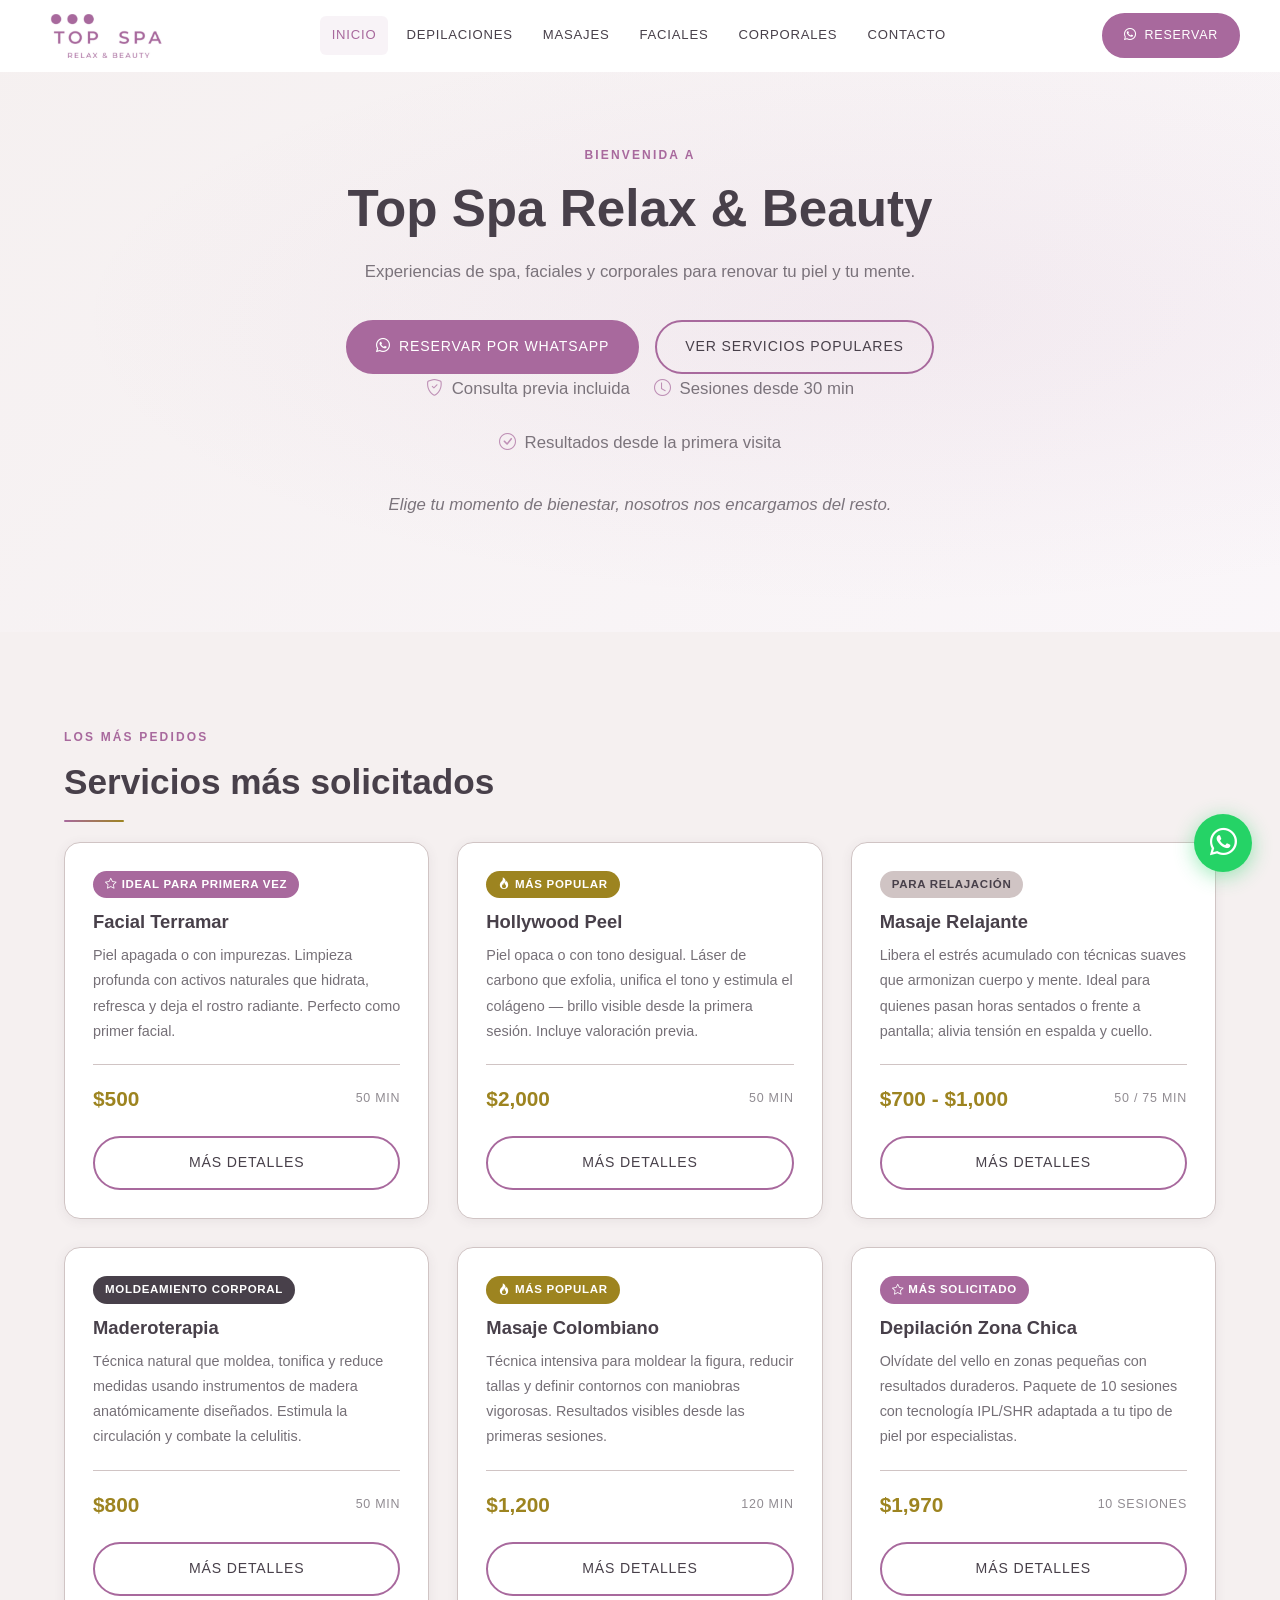
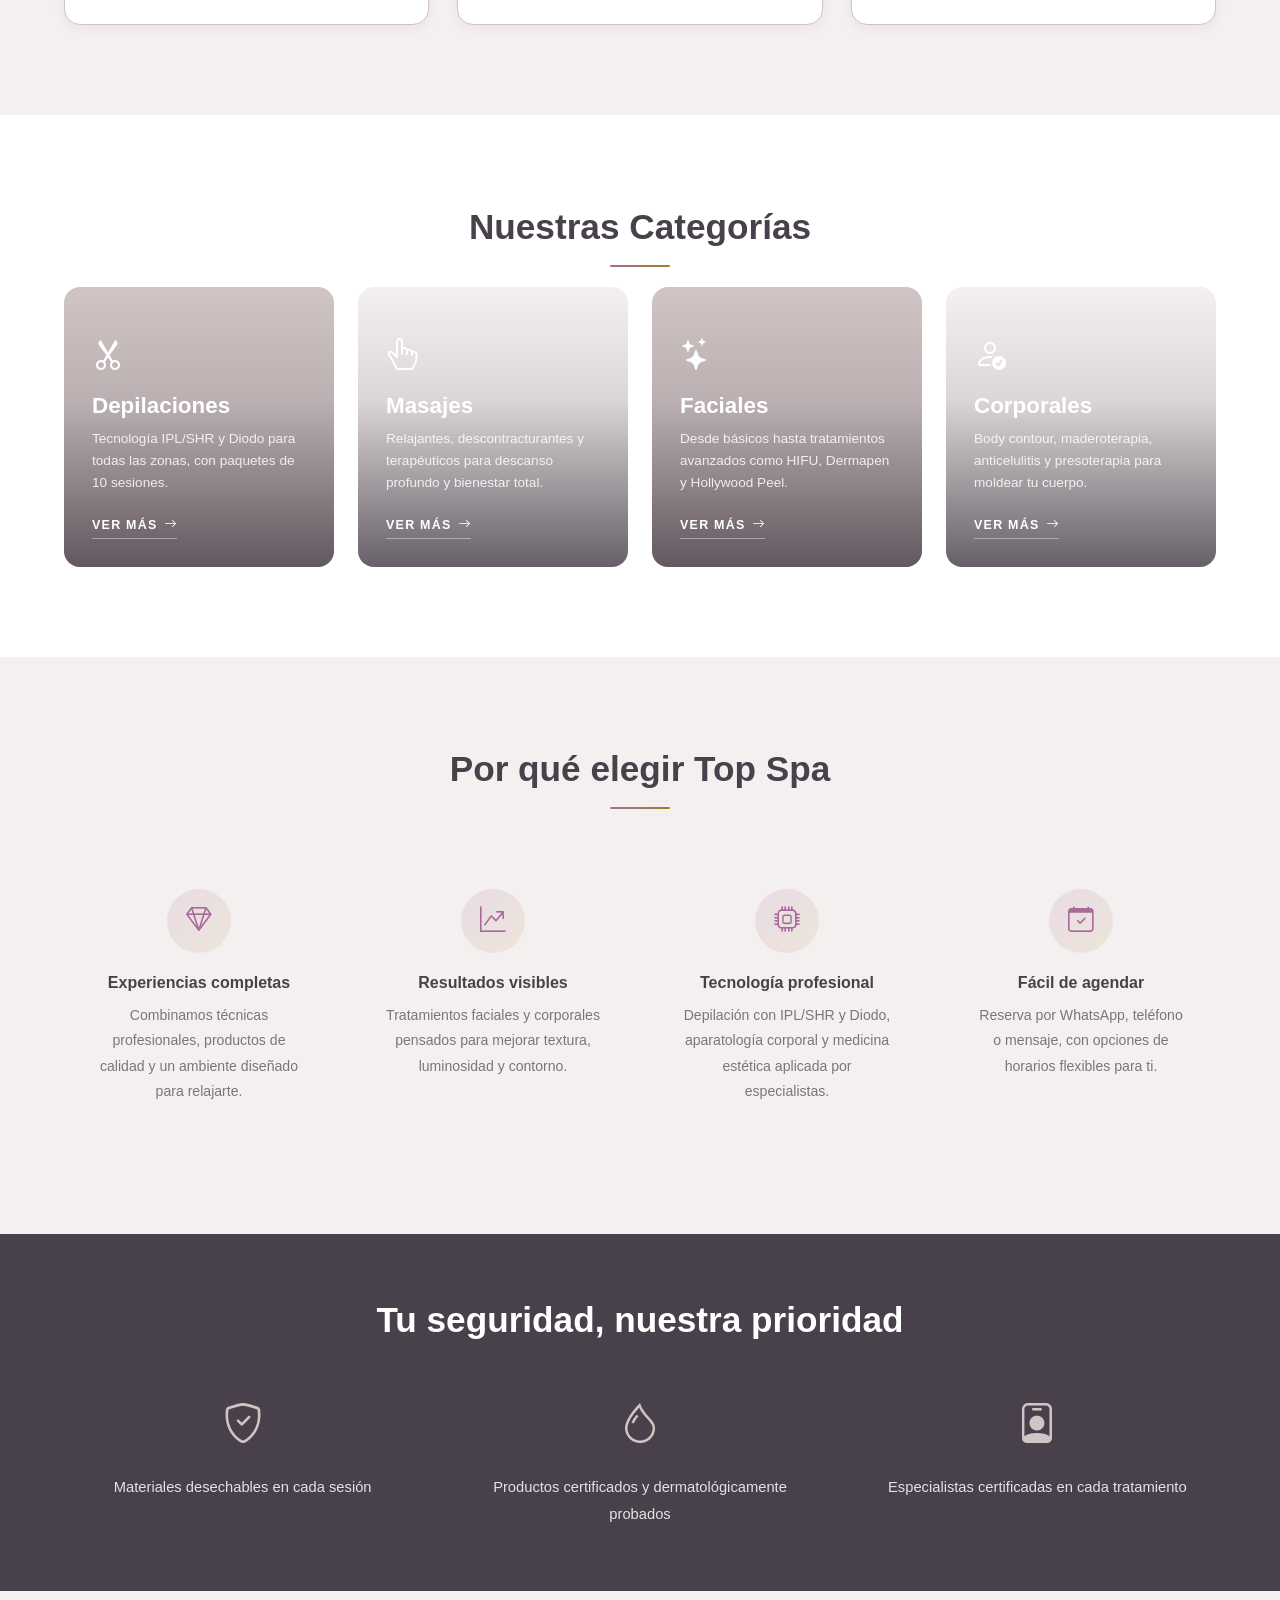
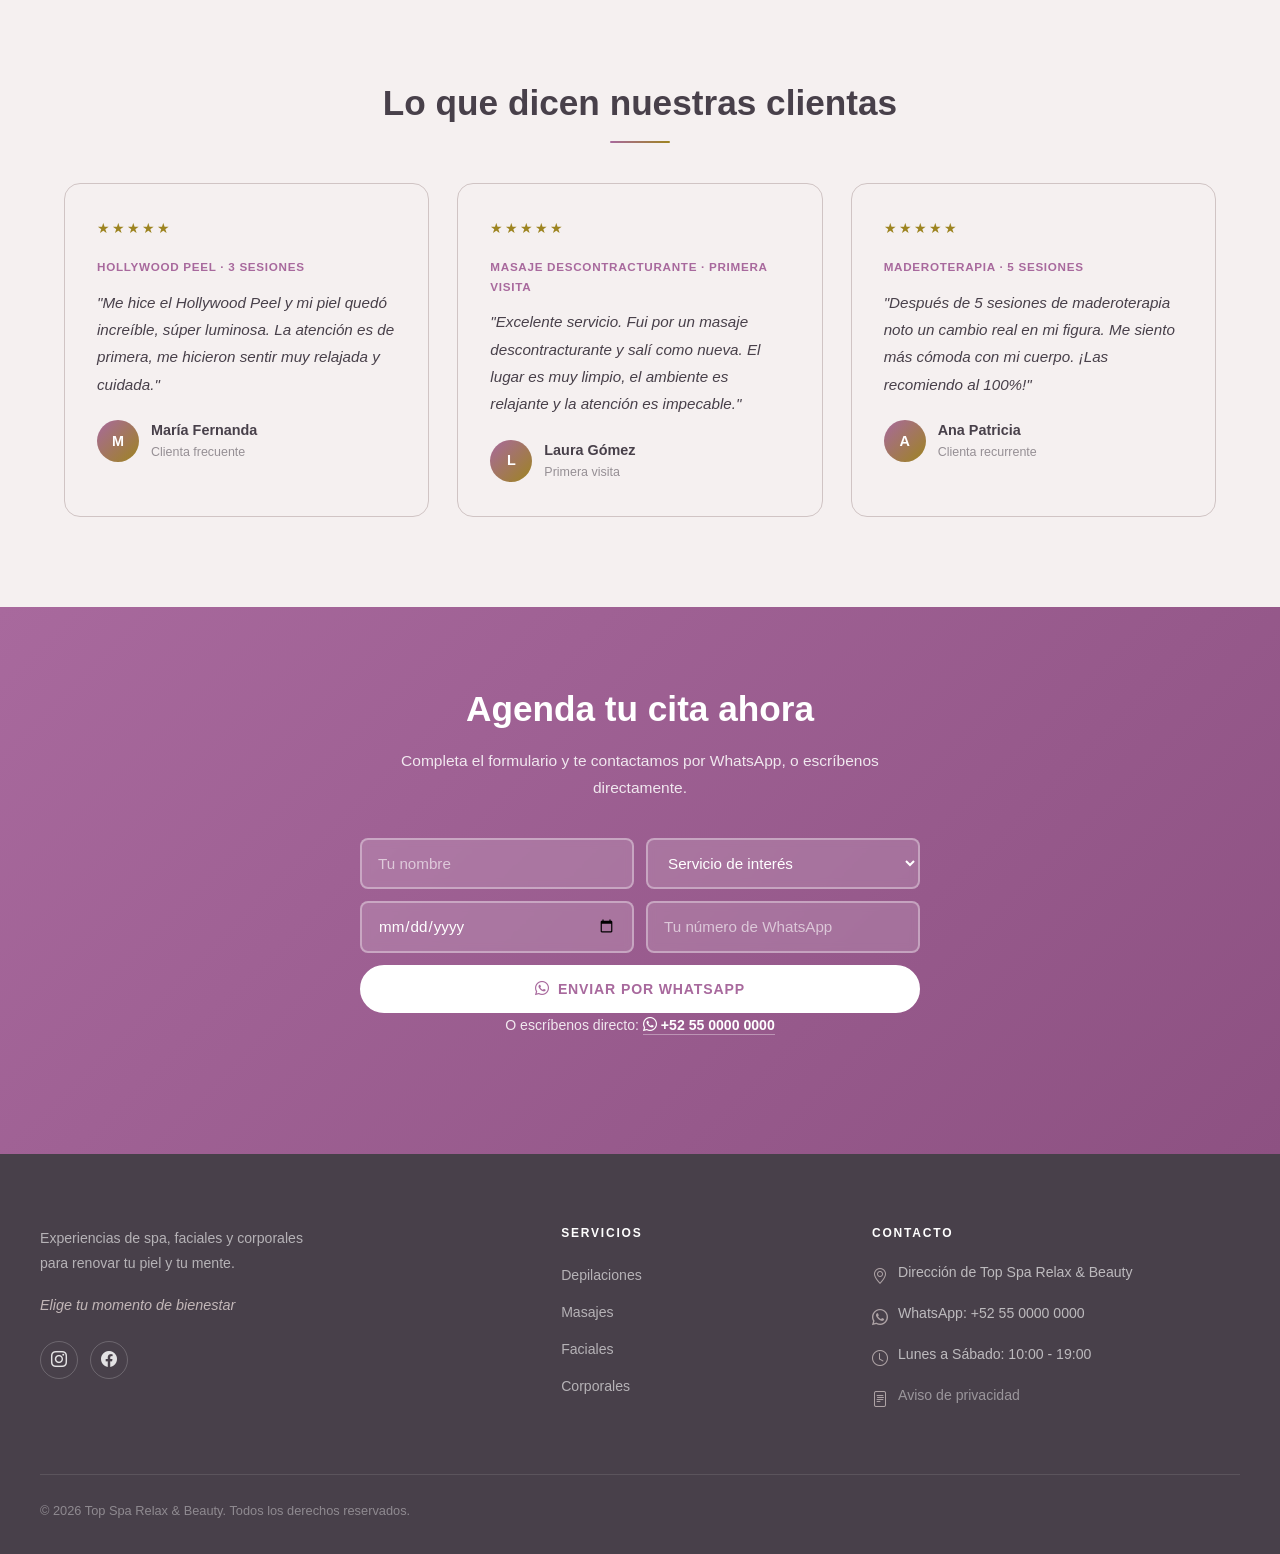
==== index.html @ 59937d86 "ft Primer commit" ====
<!DOCTYPE html>
<html lang="es">
<head>
  <meta charset="UTF-8">
  <meta name="viewport" content="width=device-width, initial-scale=1.0">
  <title>Top Spa Relax & Beauty | Inicio</title>
  <meta name="description" content="Experiencias de spa, faciales y corporales para renovar tu piel y tu mente en Top Spa Relax & Beauty.">
  <link rel="stylesheet" href="css/styles.css">
  <link rel="stylesheet" href="https://cdn.jsdelivr.net/npm/bootstrap-icons@1.11.3/font/bootstrap-icons.min.css">
</head>
<body>

  <!-- Navbar -->
  <nav class="navbar" id="navbar">
    <div class="navbar-inner">
      <a href="index.html" class="navbar-logo">
        <img src="Logo Top SPA.png" alt="Top Spa Logo">
      </a>
      <div class="navbar-nav">
        <a href="index.html" class="active">Inicio</a>
        <a href="./pages/depilaciones.html">Depilaciones</a>
        <a href="./pages/masajes.html">Masajes</a>
        <a href="./pages/faciales.html">Faciales</a>
        <a href="./pages/corporales.html">Corporales</a>
        <a href="#contacto">Contacto</a>
      </div>
      <div class="navbar-actions">
        <a href="#" class="btn btn-primary" data-wa><i class="bi bi-whatsapp"></i> Reservar</a>
      </div>
      <div class="hamburger" id="hamburger">
        <span></span><span></span><span></span>
      </div>
    </div>
  </nav>

  <!-- Mobile Nav -->
  <div class="mobile-nav" id="mobileNav">
    <a href="index.html" class="active">Inicio</a>
    <a href="./pages/depilaciones.html">Depilaciones</a>
    <a href="./pages/masajes.html">Masajes</a>
    <a href="./pages/faciales.html">Faciales</a>
    <a href="./pages/corporales.html">Corporales</a>
    <a href="#contacto">Contacto</a>
    <a href="#" class="btn btn-primary" data-wa><i class="bi bi-whatsapp"></i> Reservar por WhatsApp</a>
  </div>

  <!-- Hero -->
  <header class="page-hero">
    <div class="container reveal">
      <span class="section-label">Bienvenida a</span>
      <h1>Top Spa Relax & Beauty</h1>
      <p>Experiencias de spa, faciales y corporales para renovar tu piel y tu mente.</p>
      <div class="cta-btns">
        <a href="#" class="btn btn-primary" data-wa><i class="bi bi-whatsapp"></i> Reservar por WhatsApp</a>
        <a href="#servicios" class="btn btn-secondary">Ver servicios populares</a>
      </div>
      <p class="hero-microcopy">
        <span><i class="bi bi-shield-check"></i> Consulta previa incluida</span>
        <span><i class="bi bi-clock"></i> Sesiones desde 30 min</span>
        <span><i class="bi bi-check-circle"></i> Resultados desde la primera visita</span>
      </p>
      <p class="hero-tagline">Elige tu momento de bienestar, nosotros nos encargamos del resto.</p>
    </div>
  </header>

  <!-- Servicios más solicitados -->
  <section id="servicios" class="section" style="background:var(--blush-light);">
    <div class="container">
      <div class="reveal">
        <span class="section-label">Los más pedidos</span>
        <h2 class="section-title">Servicios más solicitados</h2>
        <div class="divider divider-left"></div>
      </div>
      <div class="grid-3 reveal reveal-delay-1">

        <!-- Facial Terramar -->
        <div class="card">
          <div class="card-body">
            <div class="card-badges">
              <span class="badge badge-first-time"><i class="bi bi-star"></i> Ideal para primera vez</span>
            </div>
            <h3 class="card-title">Facial Terramar</h3>
            <p class="card-text">Piel apagada o con impurezas. Limpieza profunda con activos naturales que hidrata, refresca y deja el rostro radiante. Perfecto como primer facial.</p>
            <div class="card-meta">
              <span class="price-tag">$500</span>
              <span class="duration-tag">50 min</span>
            </div>
            <a href="./pages/faciales.html" class="btn btn-secondary btn-block">Más detalles</a>
          </div>
        </div>

        <!-- Hollywood Peel -->
        <div class="card">
          <div class="card-body">
            <div class="card-badges">
              <span class="badge badge-popular"><i class="bi bi-fire"></i> Más popular</span>
            </div>
            <h3 class="card-title">Hollywood Peel</h3>
            <p class="card-text">Piel opaca o con tono desigual. Láser de carbono que exfolia, unifica el tono y estimula el colágeno — brillo visible desde la primera sesión. Incluye valoración previa.</p>
            <div class="card-meta">
              <span class="price-tag">$2,000</span>
              <span class="duration-tag">50 min</span>
            </div>
            <a href="./pages/faciales.html" class="btn btn-secondary btn-block">Más detalles</a>
          </div>
        </div>

        <!-- Masaje Relajante -->
        <div class="card">
          <div class="card-body">
            <div class="card-badges">
              <span class="badge badge-relax">Para relajación</span>
            </div>
            <h3 class="card-title">Masaje Relajante</h3>
            <p class="card-text">Libera el estrés acumulado con técnicas suaves que armonizan cuerpo y mente. Ideal para quienes pasan horas sentados o frente a pantalla; alivia tensión en espalda y cuello.</p>
            <div class="card-meta">
              <span class="price-tag">$700 - $1,000</span>
              <span class="duration-tag">50 / 75 min</span>
            </div>
            <a href="./pages/masajes.html" class="btn btn-secondary btn-block">Más detalles</a>
          </div>
        </div>

        <!-- Maderoterapia -->
        <div class="card">
          <div class="card-body">
            <div class="card-badges">
              <span class="badge badge-body">Moldeamiento corporal</span>
            </div>
            <h3 class="card-title">Maderoterapia</h3>
            <p class="card-text">Técnica natural que moldea, tonifica y reduce medidas usando instrumentos de madera anatómicamente diseñados. Estimula la circulación y combate la celulitis.</p>
            <div class="card-meta">
              <span class="price-tag">$800</span>
              <span class="duration-tag">50 min</span>
            </div>
            <a href="./pages/corporales.html" class="btn btn-secondary btn-block">Más detalles</a>
          </div>
        </div>

        <!-- Masaje Colombiano -->
        <div class="card">
          <div class="card-body">
            <div class="card-badges">
              <span class="badge badge-popular"><i class="bi bi-fire"></i> Más popular</span>
            </div>
            <h3 class="card-title">Masaje Colombiano</h3>
            <p class="card-text">Técnica intensiva para moldear la figura, reducir tallas y definir contornos con maniobras vigorosas. Resultados visibles desde las primeras sesiones.</p>
            <div class="card-meta">
              <span class="price-tag">$1,200</span>
              <span class="duration-tag">120 min</span>
            </div>
            <a href="./pages/corporales.html" class="btn btn-secondary btn-block">Más detalles</a>
          </div>
        </div>

        <!-- Depilación Zona Chica -->
        <div class="card">
          <div class="card-body">
            <div class="card-badges">
              <span class="badge badge-first-time"><i class="bi bi-star"></i> Más solicitado</span>
            </div>
            <h3 class="card-title">Depilación Zona Chica</h3>
            <p class="card-text">Olvídate del vello en zonas pequeñas con resultados duraderos. Paquete de 10 sesiones con tecnología IPL/SHR adaptada a tu tipo de piel por especialistas.</p>
            <div class="card-meta">
              <span class="price-tag">$1,970</span>
              <span class="duration-tag">10 Sesiones</span>
            </div>
            <a href="./pages/depilaciones.html" class="btn btn-secondary btn-block">Más detalles</a>
          </div>
        </div>

      </div>
    </div>
  </section>

  <!-- Categorías principales -->
  <section id="categorias" class="section">
    <div class="container">
      <div class="reveal">
        <h2 class="section-title text-center">Nuestras Categorías</h2>
        <div class="divider"></div>
      </div>
      <div class="grid-4 reveal reveal-delay-1">
        <a href="./pages/depilaciones.html" class="cat-card">
          <div class="cat-card-bg" style="background:var(--blush);"></div>
          <div class="cat-card-body">
            <div class="cat-card-icon"><i class="bi bi-scissors"></i></div>
            <h3>Depilaciones</h3>
            <p>Tecnología IPL/SHR y Diodo para todas las zonas, con paquetes de 10 sesiones.</p>
            <span class="cat-card-link">Ver más <i class="bi bi-arrow-right"></i></span>
          </div>
        </a>
        <a href="./pages/masajes.html" class="cat-card">
          <div class="cat-card-bg" style="background:var(--blush-light);"></div>
          <div class="cat-card-body">
            <div class="cat-card-icon"><i class="bi bi-hand-index-thumb"></i></div>
            <h3>Masajes</h3>
            <p>Relajantes, descontracturantes y terapéuticos para descanso profundo y bienestar total.</p>
            <span class="cat-card-link">Ver más <i class="bi bi-arrow-right"></i></span>
          </div>
        </a>
        <a href="./pages/faciales.html" class="cat-card">
          <div class="cat-card-bg" style="background:var(--blush);"></div>
          <div class="cat-card-body">
            <div class="cat-card-icon"><i class="bi bi-stars"></i></div>
            <h3>Faciales</h3>
            <p>Desde básicos hasta tratamientos avanzados como HIFU, Dermapen y Hollywood Peel.</p>
            <span class="cat-card-link">Ver más <i class="bi bi-arrow-right"></i></span>
          </div>
        </a>
        <a href="./pages/corporales.html" class="cat-card">
          <div class="cat-card-bg" style="background:var(--blush-light);"></div>
          <div class="cat-card-body">
            <div class="cat-card-icon"><i class="bi bi-person-check"></i></div>
            <h3>Corporales</h3>
            <p>Body contour, maderoterapia, anticelulitis y presoterapia para moldear tu cuerpo.</p>
            <span class="cat-card-link">Ver más <i class="bi bi-arrow-right"></i></span>
          </div>
        </a>
      </div>
    </div>
  </section>

  <!-- Por qué Top Spa -->
  <section class="section" style="background:var(--blush-light);">
    <div class="container">
      <div class="reveal text-center">
        <h2 class="section-title text-center">Por qué elegir Top Spa</h2>
        <div class="divider"></div>
      </div>
      <div class="grid-4 reveal reveal-delay-2" style="margin-top:40px;">
        <div class="why-card">
          <div class="why-icon"><i class="bi bi-gem"></i></div>
          <h4>Experiencias completas</h4>
          <p>Combinamos técnicas profesionales, productos de calidad y un ambiente diseñado para relajarte.</p>
        </div>
        <div class="why-card">
          <div class="why-icon"><i class="bi bi-graph-up-arrow"></i></div>
          <h4>Resultados visibles</h4>
          <p>Tratamientos faciales y corporales pensados para mejorar textura, luminosidad y contorno.</p>
        </div>
        <div class="why-card">
          <div class="why-icon"><i class="bi bi-cpu"></i></div>
          <h4>Tecnología profesional</h4>
          <p>Depilación con IPL/SHR y Diodo, aparatología corporal y medicina estética aplicada por especialistas.</p>
        </div>
        <div class="why-card">
          <div class="why-icon"><i class="bi bi-calendar-check"></i></div>
          <h4>Fácil de agendar</h4>
          <p>Reserva por WhatsApp, teléfono o mensaje, con opciones de horarios flexibles para ti.</p>
        </div>
      </div>
    </div>
  </section>

  <!-- Higiene y Seguridad -->
  <section class="hygiene-section">
    <div class="container">
      <h2>Tu seguridad, nuestra prioridad</h2>
      <div class="hygiene-grid reveal">
        <div class="hygiene-item">
          <i class="bi bi-shield-check"></i>
          <p>Materiales desechables en cada sesión</p>
        </div>
        <div class="hygiene-item">
          <i class="bi bi-droplet"></i>
          <p>Productos certificados y dermatológicamente probados</p>
        </div>
        <div class="hygiene-item">
          <i class="bi bi-person-badge"></i>
          <p>Especialistas certificadas en cada tratamiento</p>
        </div>
      </div>
    </div>
  </section>

  <!-- Testimonios -->
  <section class="section" style="background:var(--blush-light);">
    <div class="container">
      <div class="reveal">
        <h2 class="section-title text-center">Lo que dicen nuestras clientas</h2>
        <div class="divider"></div>
      </div>
      <div class="grid-3 reveal reveal-delay-1" style="margin-top:40px;">

        <div class="testimonial-card">
          <div class="stars">★★★★★</div>
          <span class="testimonial-service">Hollywood Peel · 3 sesiones</span>
          <p>"Me hice el Hollywood Peel y mi piel quedó increíble, súper luminosa. La atención es de primera, me hicieron sentir muy relajada y cuidada."</p>
          <div class="testimonial-author">
            <div class="author-avatar">M</div>
            <div class="author-info">
              <span class="author-name">María Fernanda</span>
              <span class="author-label">Clienta frecuente</span>
            </div>
          </div>
        </div>

        <div class="testimonial-card">
          <div class="stars">★★★★★</div>
          <span class="testimonial-service">Masaje Descontracturante · Primera visita</span>
          <p>"Excelente servicio. Fui por un masaje descontracturante y salí como nueva. El lugar es muy limpio, el ambiente es relajante y la atención es impecable."</p>
          <div class="testimonial-author">
            <div class="author-avatar">L</div>
            <div class="author-info">
              <span class="author-name">Laura Gómez</span>
              <span class="author-label">Primera visita</span>
            </div>
          </div>
        </div>

        <div class="testimonial-card">
          <div class="stars">★★★★★</div>
          <span class="testimonial-service">Maderoterapia · 5 sesiones</span>
          <p>"Después de 5 sesiones de maderoterapia noto un cambio real en mi figura. Me siento más cómoda con mi cuerpo. ¡Las recomiendo al 100%!"</p>
          <div class="testimonial-author">
            <div class="author-avatar">A</div>
            <div class="author-info">
              <span class="author-name">Ana Patricia</span>
              <span class="author-label">Clienta recurrente</span>
            </div>
          </div>
        </div>

      </div>
    </div>
  </section>

  <!-- CTA + Contacto -->
  <section class="cta-section" id="contacto">
    <div class="container reveal">
      <h2>Agenda tu cita ahora</h2>
      <p>Completa el formulario y te contactamos por WhatsApp, o escríbenos directamente.</p>
      <form id="booking-form" class="booking-form" novalidate>
        <div class="form-group">
          <input id="booking-name" type="text" placeholder="Tu nombre" required autocomplete="name">
        </div>
        <div class="form-group">
          <select id="booking-service" required>
            <option value="" disabled selected>Servicio de interés</option>
            <option>Depilaciones</option>
            <option>Masajes</option>
            <option>Faciales</option>
            <option>Corporales</option>
            <option>No lo sé aún, quiero asesoría</option>
          </select>
        </div>
        <div class="form-group">
          <input id="booking-date" type="date" required>
        </div>
        <div class="form-group">
          <input id="booking-phone" type="tel" placeholder="Tu número de WhatsApp" required autocomplete="tel">
        </div>
        <button type="submit" class="btn"><i class="bi bi-whatsapp"></i> Enviar por WhatsApp</button>
      </form>
      <p class="cta-alt">O escríbenos directo: <a href="#" data-wa class="cta-wa-link"><i class="bi bi-whatsapp"></i> +52 55 0000 0000</a></p>
    </div>
  </section>

  <!-- Footer -->
  <footer class="footer">
    <div class="footer-inner">
      <div class="footer-brand">
        
        <p>Experiencias de spa, faciales y corporales para renovar tu piel y tu mente.</p>
        <span class="footer-tagline">Elige tu momento de bienestar</span>
        <div class="social-links">
          <a href="#" class="social-link" aria-label="Instagram"><i class="bi bi-instagram"></i></a>
          <a href="#" class="social-link" aria-label="Facebook"><i class="bi bi-facebook"></i></a>
        </div>
      </div>
      <div>
        <h5>Servicios</h5>
        <ul>
          <li><a href="./pages/depilaciones.html">Depilaciones</a></li>
          <li><a href="./pages/masajes.html">Masajes</a></li>
          <li><a href="./pages/faciales.html">Faciales</a></li>
          <li><a href="./pages/corporales.html">Corporales</a></li>
        </ul>
      </div>
      <div>
        <h5>Contacto</h5>
        <div class="footer-contact-item">
          <i class="bi bi-geo-alt"></i>
          <span>Dirección de Top Spa Relax & Beauty</span>
        </div>
        <div class="footer-contact-item">
          <i class="bi bi-whatsapp"></i>
          <span>WhatsApp: +52 55 0000 0000</span>
        </div>
        <div class="footer-contact-item">
          <i class="bi bi-clock"></i>
          <span>Lunes a Sábado: 10:00 - 19:00</span>
        </div>
        <div class="footer-contact-item footer-privacy">
          <i class="bi bi-file-text"></i>
          <a href="#">Aviso de privacidad</a>
        </div>
      </div>
    </div>
    <div class="footer-bottom">
      <p>&copy; 2026 Top Spa Relax & Beauty. Todos los derechos reservados.</p>
    </div>
  </footer>

  <!-- WhatsApp Float -->
  <a href="#" class="wa-float" data-wa title="Reserva por WhatsApp">
    <i class="bi bi-whatsapp" style="font-size:1.7rem; color:white;"></i>
  </a>

  <script src="js/main.js"></script>
</body>
</html>
---- css/styles.css ----
/* ============================================================
   TOP SPA RELAX & BEAUTY — Global Design System
   ============================================================ */

/* Verdana-based font stack — no external import needed */

/* ---------- CSS Variables ---------- */
:root {
  --white:      #FFFFFF;
  --charcoal:   #48404A;
  --rose:       #A8699D;
  --blush:      #D0C4C4;
  --gold:       #9D8420;
  --blush-light:#F5F0F0;
  --rose-dark:  #8d5182;
  --gold-light: #b8981f;

  --font-serif: Verdana, Geneva, Tahoma, sans-serif;
  --font-sans:  Verdana, Geneva, Tahoma, sans-serif;

  --shadow-sm:  0 2px 12px rgba(72,64,74,0.08);
  --shadow-md:  0 6px 28px rgba(72,64,74,0.14);
  --shadow-lg:  0 16px 48px rgba(72,64,74,0.18);

  --radius-sm:  8px;
  --radius-md:  16px;
  --radius-lg:  28px;

  --transition: 0.3s cubic-bezier(0.4,0,0.2,1);
}

/* ---------- Reset ---------- */
*, *::before, *::after { box-sizing: border-box; margin: 0; padding: 0; }
html { scroll-behavior: smooth; }
body {
  font-family: var(--font-sans);
  color: var(--charcoal);
  background: var(--white);
  line-height: 1.7;
  font-size: 16px;
  overflow-x: hidden;
}
img { max-width: 100%; display: block; }
a { text-decoration: none; color: inherit; }
ul { list-style: none; }

/* ---------- Typography ---------- */
h1,h2,h3,h4,h5 {
  font-family: Verdana, Geneva, Tahoma, sans-serif;
  font-weight: 700;
  line-height: 1.25;
  color: var(--charcoal);
}
h1 { font-size: clamp(2rem, 4vw, 3.2rem); }
h2 { font-size: clamp(1.5rem, 3vw, 2.2rem); }
h3 { font-size: clamp(1.1rem, 2vw, 1.4rem); }
h4 { font-size: 1rem; font-weight: 700; }
p { font-size: 0.97rem; line-height: 1.8; }

/* ---------- Buttons ---------- */
.btn {
  display: inline-flex; align-items: center; gap: 8px;
  padding: 13px 28px;
  border-radius: 50px;
  font-family: var(--font-sans);
  font-size: 0.88rem;
  font-weight: 500;
  letter-spacing: 0.06em;
  text-transform: uppercase;
  cursor: pointer;
  transition: var(--transition);
  border: 2px solid transparent;
  white-space: nowrap;
}
.btn-primary {
  background: var(--rose);
  color: var(--white);
  border-color: var(--rose);
}
.btn-primary:hover {
  background: var(--rose-dark);
  border-color: var(--rose-dark);
  transform: translateY(-2px);
  box-shadow: 0 8px 24px rgba(168,105,157,0.35);
}
.btn-secondary {
  background: transparent;
  color: var(--charcoal);
  border-color: var(--rose);
}
.btn-secondary:hover {
  background: var(--rose);
  color: var(--white);
  transform: translateY(-2px);
}
.btn-gold {
  background: var(--gold);
  color: var(--white);
  border-color: var(--gold);
}
.btn-gold:hover {
  background: var(--gold-light);
  border-color: var(--gold-light);
  transform: translateY(-2px);
  box-shadow: 0 8px 24px rgba(157,132,32,0.35);
}

/* ---------- Layout ---------- */
.container { max-width: 1200px; margin: 0 auto; padding: 0 24px; }
.section { padding: 90px 0; }
.section-sm { padding: 60px 0; }

.section-label {
  display: inline-block;
  font-size: 0.75rem;
  letter-spacing: 0.18em;
  text-transform: uppercase;
  color: var(--rose);
  font-weight: 600;
  margin-bottom: 12px;
}
.section-title { margin-bottom: 16px; }
.section-subtitle { color: var(--charcoal); opacity: 0.7; max-width: 560px; margin-bottom: 48px; }

.grid-2 { display: grid; grid-template-columns: repeat(2, 1fr); gap: 32px; }
.grid-3 { display: grid; grid-template-columns: repeat(3, 1fr); gap: 28px; }
.grid-4 { display: grid; grid-template-columns: repeat(4, 1fr); gap: 24px; }

/* ---------- Cards ---------- */
.card {
  background: var(--white);
  border-radius: var(--radius-md);
  box-shadow: var(--shadow-sm);
  overflow: hidden;
  transition: var(--transition);
  border: 1px solid var(--blush);
}
.card:hover {
  box-shadow: var(--shadow-md);
  transform: translateY(-4px);
}
.card-body { padding: 28px; }
.card-title { font-size: 1.15rem; font-weight: 700; margin-bottom: 10px; }
.card-text { font-size: 0.9rem; opacity: 0.75; margin-bottom: 16px; line-height: 1.75; }
.card-meta {
  display: flex; align-items: center; justify-content: space-between;
  margin-top: 20px; padding-top: 16px;
  border-top: 1px solid var(--blush);
}
.price-tag {
  font-size: 1.3rem;
  font-weight: 700;
  color: var(--gold);
}
.duration-tag {
  font-size: 0.78rem;
  color: var(--charcoal);
  opacity: 0.6;
  letter-spacing: 0.06em;
  text-transform: uppercase;
}
.badge {
  display: inline-flex;
  align-items: center;
  gap: 4px;
  padding: 4px 12px;
  border-radius: 50px;
  font-size: 0.72rem;
  font-weight: 600;
  letter-spacing: 0.06em;
  text-transform: uppercase;
}
.badge-gold    { background: var(--gold);     color: var(--white); }
.badge-rose    { background: var(--rose);     color: var(--white); }
.badge-blush   { background: var(--blush);    color: var(--charcoal); }
/* Semantic badge variants */
.badge-popular    { background: var(--gold);    color: var(--white); }
.badge-first-time { background: var(--rose);    color: var(--white); }
.badge-relax      { background: var(--blush);   color: var(--charcoal); }
.badge-body       { background: var(--charcoal); color: var(--white); }

.card-badges { display: flex; flex-wrap: wrap; gap: 6px; margin-bottom: 12px; }
.btn-block { width: 100%; justify-content: center; margin-top: 20px; }
.text-center { text-align: center; }

/* ---------- NAVBAR ---------- */
.navbar {
  position: fixed; top: 0; left: 0; right: 0; z-index: 999;
  padding: 0 24px;
  height: 72px;
  display: flex; align-items: center;
  background: rgba(255,255,255,0.96);
  backdrop-filter: blur(12px);
  border-bottom: 1px solid transparent;
  transition: var(--transition);
}
.navbar.scrolled {
  border-bottom-color: var(--blush);
  box-shadow: var(--shadow-sm);
}
.navbar-inner {
  max-width: 1200px; margin: 0 auto;
  width: 100%;
  display: flex; align-items: center; justify-content: space-between;
  gap: 24px;
}
.navbar-logo {
  display: flex; align-items: center; gap: 12px;
  flex-shrink: 0;
}
.navbar-logo img { height: 44px; width: auto; }
.navbar-logo-text {
  display: flex; flex-direction: column; line-height: 1.1;
}
.navbar-logo-text span:first-child {
  font-size: 1rem;
  font-weight: 700;
  color: var(--rose);
  letter-spacing: 0.04em;
}
.navbar-logo-text span:last-child {
  font-size: 0.65rem;
  letter-spacing: 0.22em;
  text-transform: uppercase;
  color: var(--charcoal);
  opacity: 0.6;
}
.navbar-nav {
  display: flex; align-items: center; gap: 6px;
  flex: 1; justify-content: center;
}
.navbar-nav a {
  font-size: 0.82rem;
  letter-spacing: 0.06em;
  text-transform: uppercase;
  font-weight: 500;
  color: var(--charcoal);
  padding: 8px 12px;
  border-radius: 6px;
  transition: var(--transition);
}
.navbar-nav a:hover, .navbar-nav a.active {
  color: var(--rose);
  background: rgba(168,105,157,0.08);
}
.navbar-actions { display: flex; align-items: center; gap: 12px; flex-shrink: 0; }
.navbar-actions .btn { padding: 10px 20px; font-size: 0.78rem; }

/* hamburger */
.hamburger { display: none; flex-direction: column; gap: 5px; cursor: pointer; padding: 6px; }
.hamburger span {
  display: block; width: 24px; height: 2px;
  background: var(--charcoal); border-radius: 2px;
  transition: var(--transition);
}
.hamburger.open span:nth-child(1) { transform: rotate(45deg) translate(5px,5px); }
.hamburger.open span:nth-child(2) { opacity: 0; }
.hamburger.open span:nth-child(3) { transform: rotate(-45deg) translate(5px,-5px); }

/* mobile nav */
.mobile-nav {
  display: none;
  position: fixed; top: 72px; left: 0; right: 0;
  background: var(--white);
  border-bottom: 1px solid var(--blush);
  padding: 20px 24px 28px;
  z-index: 998;
  box-shadow: var(--shadow-md);
}
.mobile-nav.open { display: block; }
.mobile-nav a {
  display: block; padding: 14px 0;
  font-size: 1rem; font-weight: 500;
  border-bottom: 1px solid var(--blush-light);
  color: var(--charcoal);
  letter-spacing: 0.03em;
}
.mobile-nav a:last-child { border-bottom: none; }
.mobile-nav .btn { width: 100%; justify-content: center; margin-top: 20px; }

/* ---------- FOOTER ---------- */
.footer {
  background: var(--charcoal);
  color: rgba(255,255,255,0.85);
  padding: 72px 24px 32px;
}
.footer-inner {
  max-width: 1200px; margin: 0 auto;
  display: grid; grid-template-columns: 1.8fr 1fr 1.4fr; gap: 48px;
}
.footer-brand { display: flex; flex-direction: column; gap: 16px; }
.footer-brand img { height: 48px; width: auto; }
.footer-brand p { font-size: 0.88rem; line-height: 1.8; opacity: 0.7; max-width: 280px; }
.footer-brand .social-links { margin-top: 8px; }
.footer-tagline {
  font-style: italic;
  font-size: 0.9rem;
  color: var(--blush);
  opacity: 0.9;
}
.footer h5 {
  color: var(--white);
  font-family: var(--font-sans);
  font-size: 0.75rem;
  letter-spacing: 0.15em;
  text-transform: uppercase;
  font-weight: 600;
  margin-bottom: 20px;
}
.footer ul li { margin-bottom: 10px; }
.footer ul li a {
  font-size: 0.88rem;
  opacity: 0.7;
  transition: var(--transition);
}
.footer ul li a:hover { opacity: 1; color: var(--blush); }
.footer-contact-item {
  display: flex; align-items: flex-start; gap: 10px;
  font-size: 0.88rem; opacity: 0.75; margin-bottom: 12px;
}
.footer-contact-item i { flex-shrink: 0; margin-top: 2px; font-size: 1rem; color: var(--blush); }
.footer-privacy a { opacity: 0.7; transition: var(--transition); }
.footer-privacy a:hover { opacity: 1; color: var(--blush); }
.footer-bottom {
  max-width: 1200px; margin: 48px auto 0;
  padding-top: 24px;
  border-top: 1px solid rgba(255,255,255,0.1);
  display: flex; justify-content: space-between; align-items: center;
  flex-wrap: wrap; gap: 16px;
}
.footer-bottom p { font-size: 0.8rem; opacity: 0.45; }
.footer-bottom a { font-size: 0.8rem; opacity: 0.45; transition: var(--transition); }
.footer-bottom a:hover { opacity: 0.8; }
.social-links { display: flex; gap: 12px; }
.social-link {
  width: 38px; height: 38px;
  border-radius: 50%;
  border: 1px solid rgba(255,255,255,0.2);
  display: flex; align-items: center; justify-content: center;
  transition: var(--transition);
}
.social-link:hover { border-color: var(--rose); background: rgba(168,105,157,0.2); }

/* ---------- Page Hero (inner pages) ---------- */
.page-hero {
  padding: 140px 24px 80px;
  background: linear-gradient(135deg, var(--blush-light) 0%, rgba(168,105,157,0.06) 100%);
  text-align: center;
  position: relative;
  overflow: hidden;
}
.page-hero::before {
  content: '';
  position: absolute; inset: 0;
  background: radial-gradient(ellipse at 70% 50%, rgba(168,105,157,0.08) 0%, transparent 65%);
}
.page-hero .container { position: relative; }
.page-hero h1 { margin-bottom: 16px; }
.page-hero p { font-size: 1.05rem; opacity: 0.7; max-width: 600px; margin: 0 auto 32px; }
.breadcrumb {
  display: flex; align-items: center; justify-content: center; gap: 8px;
  font-size: 0.78rem; letter-spacing: 0.08em; text-transform: uppercase;
  opacity: 0.5; margin-bottom: 24px;
}
.breadcrumb a:hover { opacity: 1; color: var(--rose); }
.breadcrumb span { color: var(--rose); }

/* ---------- Divider ---------- */
.divider {
  width: 60px; height: 2px;
  background: linear-gradient(90deg, var(--rose), var(--gold));
  border-radius: 2px; margin: 0 auto 20px;
}
.divider-left { margin: 0 0 20px; }

/* ---------- CTA Section ---------- */
.cta-section {
  background: linear-gradient(135deg, var(--rose) 0%, var(--rose-dark) 100%);
  padding: 80px 24px;
  text-align: center;
  color: var(--white);
}
.cta-section h2 {
  color: var(--white);
  margin-bottom: 16px;
}
.cta-section p { color: rgba(255,255,255,0.85); max-width: 520px; margin: 0 auto 36px; }
.cta-section .btn-primary {
  background: var(--white);
  color: var(--rose);
  border-color: var(--white);
}
.cta-section .btn-primary:hover {
  background: var(--blush-light);
  border-color: var(--blush-light);
  box-shadow: 0 8px 28px rgba(0,0,0,0.2);
}
.cta-section .btn-secondary {
  border-color: rgba(255,255,255,0.6);
  color: var(--white);
}
.cta-section .btn-secondary:hover {
  background: rgba(255,255,255,0.15);
}
.cta-btns { display: flex; gap: 16px; justify-content: center; flex-wrap: wrap; }

/* ---------- Service Section Blocks ---------- */
.service-block { margin-bottom: 72px; }
.service-block-header {
  display: flex; align-items: flex-end; justify-content: space-between;
  margin-bottom: 32px; flex-wrap: wrap; gap: 16px;
}
.service-block-header .divider-left { margin-bottom: 0; }

/* ---------- Pricing Table ---------- */
.price-table {
  width: 100%; border-collapse: collapse;
  border-radius: var(--radius-md);
  overflow: hidden;
  box-shadow: var(--shadow-sm);
}
.price-table th {
  background: var(--charcoal);
  color: var(--white);
  padding: 16px 24px;
  text-align: left;
  font-family: var(--font-sans);
  font-size: 0.78rem;
  letter-spacing: 0.12em;
  text-transform: uppercase;
  font-weight: 600;
}
.price-table td {
  padding: 16px 24px;
  font-size: 0.92rem;
  border-bottom: 1px solid var(--blush);
}
.price-table tbody tr:last-child td { border-bottom: none; }
.price-table tbody tr:nth-child(even) { background: var(--blush-light); }
.price-table tbody tr:hover { background: rgba(168,105,157,0.06); }
.price-table .price-cell {
  font-size: 1.1rem;
  font-weight: 700;
  color: var(--gold);
}
.price-table .tech-ipl { color: var(--rose); font-weight: 600; }
.price-table .tech-diodo { color: var(--gold); font-weight: 600; }

/* ---------- Info Box ---------- */
.info-box {
  background: linear-gradient(135deg, var(--blush-light), rgba(208,196,196,0.3));
  border-left: 4px solid var(--rose);
  border-radius: var(--radius-sm);
  padding: 28px 32px;
  margin: 40px 0;
}
.info-box h4 { margin-bottom: 10px; color: var(--rose); }
.info-box p { font-size: 0.92rem; }

/* ---------- Zone Card ---------- */
.zone-section { margin-bottom: 60px; }
.zone-title {
  display: flex; align-items: center; gap: 16px;
  margin-bottom: 20px;
}
.zone-title h3 { margin-bottom: 0; }
.zone-badge {
  padding: 6px 16px;
  background: var(--blush);
  border-radius: 50px;
  font-size: 0.72rem;
  font-weight: 600;
  letter-spacing: 0.1em;
  text-transform: uppercase;
  color: var(--charcoal);
}

/* ---------- Combo / Highlight Card ---------- */
.highlight-card {
  background: linear-gradient(135deg, rgba(168,105,157,0.07), rgba(157,132,32,0.05));
  border: 1px solid rgba(168,105,157,0.2);
  border-radius: var(--radius-md);
  padding: 32px;
  text-align: center;
}
.highlight-card h4 { font-size: 1.1rem; margin-bottom: 10px; }
.highlight-card p { font-size: 0.88rem; opacity: 0.7; margin-bottom: 20px; }

/* ---------- Testimonials ---------- */
.testimonial-card {
  background: var(--blush-light);
  border-radius: var(--radius-md);
  padding: 32px;
  border: 1px solid var(--blush);
}
.testimonial-card p {
  font-style: italic;
  font-size: 0.95rem;
  line-height: 1.8;
  margin-bottom: 20px;
}
.testimonial-author {
  display: flex; align-items: center; gap: 12px;
}
.author-avatar {
  width: 42px; height: 42px;
  border-radius: 50%;
  background: linear-gradient(135deg, var(--rose), var(--gold));
  display: flex; align-items: center; justify-content: center;
  color: white; font-weight: 600; font-size: 0.9rem;
}
.author-info { display: flex; flex-direction: column; }
.author-name { font-weight: 600; font-size: 0.9rem; }
.author-label { font-size: 0.78rem; opacity: 0.55; }
.stars { color: var(--gold); font-size: 0.9rem; letter-spacing: 2px; margin-bottom: 16px; }

/* ---------- Why us columns ---------- */
.why-card {
  text-align: center;
  padding: 40px 28px;
  border-radius: var(--radius-md);
  transition: var(--transition);
}
.why-card:hover { background: var(--blush-light); }
.why-icon {
  width: 64px; height: 64px;
  border-radius: 50%;
  background: linear-gradient(135deg, rgba(168,105,157,0.15), rgba(157,132,32,0.1));
  display: flex; align-items: center; justify-content: center;
  margin: 0 auto 20px;
  font-size: 1.6rem;
  color: var(--rose);
}
.why-card h4 { margin-bottom: 10px; }
.why-card p { font-size: 0.88rem; opacity: 0.7; }

/* ---------- Category cards (home) ---------- */
.cat-card {
  position: relative;
  border-radius: var(--radius-md);
  overflow: hidden;
  min-height: 280px;
  display: flex; flex-direction: column; justify-content: flex-end;
  cursor: pointer;
  transition: var(--transition);
  text-decoration: none;
}
.cat-card::before {
  content: '';
  position: absolute; inset: 0;
  background: linear-gradient(to top, rgba(72,64,74,0.82) 0%, rgba(72,64,74,0.15) 60%, transparent 100%);
  z-index: 1;
  transition: var(--transition);
}
.cat-card:hover::before { background: linear-gradient(to top, rgba(168,105,157,0.85) 0%, rgba(168,105,157,0.25) 60%, transparent 100%); }
.cat-card:hover { transform: translateY(-6px); box-shadow: var(--shadow-lg); }
.cat-card-bg {
  position: absolute; inset: 0;
  object-fit: cover; width: 100%; height: 100%;
  transition: transform 0.6s ease;
}
.cat-card:hover .cat-card-bg { transform: scale(1.06); }
.cat-card-body {
  position: relative; z-index: 2;
  padding: 28px;
  color: var(--white);
}
.cat-card-icon { font-size: 2rem; margin-bottom: 10px; }
.cat-card-body h3 { color: white; margin-bottom: 8px; }
.cat-card-body p { font-size: 0.85rem; opacity: 0.85; margin-bottom: 16px; line-height: 1.6; }
.cat-card-link {
  display: inline-flex; align-items: center; gap: 6px;
  font-size: 0.78rem; font-weight: 600; letter-spacing: 0.1em;
  text-transform: uppercase; color: white;
  border-bottom: 1px solid rgba(255,255,255,0.4);
  padding-bottom: 2px;
}

/* ---------- Floating WhatsApp ---------- */
.wa-float {
  position: fixed; bottom: 28px; right: 28px; z-index: 990;
  width: 58px; height: 58px;
  background: #25D366;
  border-radius: 50%;
  display: flex; align-items: center; justify-content: center;
  box-shadow: 0 4px 20px rgba(37,211,102,0.45);
  cursor: pointer;
  transition: var(--transition);
  animation: pulse-wa 2.5s ease-in-out infinite;
}
.wa-float:hover { transform: scale(1.1); box-shadow: 0 8px 28px rgba(37,211,102,0.6); }
@keyframes pulse-wa {
  0%,100% { box-shadow: 0 4px 20px rgba(37,211,102,0.45); }
  50% { box-shadow: 0 4px 28px rgba(37,211,102,0.7), 0 0 0 8px rgba(37,211,102,0.12); }
}

/* ---------- Hero microcopy ---------- */
.hero-microcopy {
  font-size: 0.83rem;
  color: var(--charcoal);
  opacity: 0.65;
  margin-top: 24px;
  display: flex; gap: 1.5rem;
  flex-wrap: wrap; justify-content: center;
}
.hero-microcopy i { color: var(--rose); margin-right: 4px; }
.hero-tagline {
  margin-top: 16px;
  font-style: italic;
  font-size: 0.9rem;
  opacity: 0.55;
}

/* ---------- Testimonial service tag ---------- */
.testimonial-service {
  display: block;
  font-size: 0.73rem;
  font-weight: 600;
  color: var(--rose);
  letter-spacing: 0.06em;
  text-transform: uppercase;
  margin-bottom: 12px;
}

/* ---------- Hygiene Section ---------- */
.hygiene-section {
  background: var(--charcoal);
  color: var(--white);
  padding: 64px 24px;
  text-align: center;
}
.hygiene-section h2 {
  color: var(--white);
  margin-bottom: 48px;
}
.hygiene-grid {
  display: grid;
  grid-template-columns: repeat(3, 1fr);
  gap: 40px;
  max-width: 1200px;
  margin: 0 auto;
}
.hygiene-item i {
  font-size: 2.5rem;
  color: var(--blush);
  display: block;
  margin-bottom: 16px;
}
.hygiene-item p { font-size: 0.92rem; opacity: 0.85; }

/* ---------- Booking Form (CTA section) ---------- */
.booking-form {
  display: grid;
  grid-template-columns: 1fr 1fr;
  gap: 12px;
  max-width: 560px;
  margin: 32px auto 0;
}
.booking-form .form-group { display: contents; }
.booking-form input,
.booking-form select {
  width: 100%;
  padding: 14px 16px;
  border: 2px solid rgba(255,255,255,0.35);
  border-radius: var(--radius-sm);
  background: rgba(255,255,255,0.15);
  color: var(--white);
  font-family: var(--font-sans);
  font-size: 0.95rem;
  transition: var(--transition);
  backdrop-filter: blur(4px);
}
.booking-form input::placeholder { color: rgba(255,255,255,0.6); }
.booking-form select option { color: var(--charcoal); background: var(--white); }
.booking-form input:focus,
.booking-form select:focus {
  outline: none;
  border-color: rgba(255,255,255,0.75);
  background: rgba(255,255,255,0.25);
}
.booking-form button {
  grid-column: 1 / -1;
  background: var(--white);
  color: var(--rose);
  border: 2px solid var(--white);
  border-radius: 50px;
  font-family: var(--font-sans);
  font-size: 0.88rem;
  font-weight: 600;
  letter-spacing: 0.06em;
  text-transform: uppercase;
  padding: 14px 28px;
  cursor: pointer;
  display: inline-flex;
  align-items: center;
  justify-content: center;
  gap: 8px;
  transition: var(--transition);
  min-height: 44px;
}
.booking-form button:hover {
  background: var(--blush-light);
  border-color: var(--blush-light);
  transform: translateY(-2px);
  box-shadow: 0 8px 24px rgba(0,0,0,0.2);
}
.cta-alt {
  margin-top: 20px;
  font-size: 0.88rem;
  color: rgba(255,255,255,0.75);
}
.cta-wa-link {
  color: var(--white);
  font-weight: 600;
  border-bottom: 1px solid rgba(255,255,255,0.35);
  padding-bottom: 1px;
  transition: var(--transition);
}
.cta-wa-link:hover { border-bottom-color: var(--white); }

/* ---------- Scroll reveal ---------- */
.reveal { opacity: 0; transform: translateY(28px); transition: opacity 0.65s ease, transform 0.65s ease; }
.reveal.visible { opacity: 1; transform: translateY(0); }
.reveal-delay-1 { transition-delay: 0.1s; }
.reveal-delay-2 { transition-delay: 0.2s; }
.reveal-delay-3 { transition-delay: 0.3s; }
.reveal-delay-4 { transition-delay: 0.4s; }

/* ---------- Responsive ---------- */
@media (max-width: 1024px) {
  .grid-4 { grid-template-columns: repeat(2, 1fr); }
  .footer-inner { grid-template-columns: 1fr 1fr; }
}
@media (max-width: 768px) {
  .navbar-nav, .navbar-actions .btn { display: none; }
  .hamburger { display: flex; }
  .grid-2, .grid-3, .grid-4 { grid-template-columns: 1fr; }
  .footer-inner { grid-template-columns: 1fr; gap: 32px; }
  .section { padding: 64px 0; }
  .footer-bottom { flex-direction: column; text-align: center; }
  .service-block-header { flex-direction: column; align-items: flex-start; }
  .hygiene-grid { grid-template-columns: 1fr; gap: 28px; }
  .booking-form { grid-template-columns: 1fr; }
  .hero-microcopy { gap: 0.75rem; }
}
@media (max-width: 480px) {
  .page-hero { padding: 120px 16px 60px; }
  .cta-btns { flex-direction: column; align-items: center; }
  .hero-microcopy { flex-direction: column; gap: 6px; align-items: center; }
}
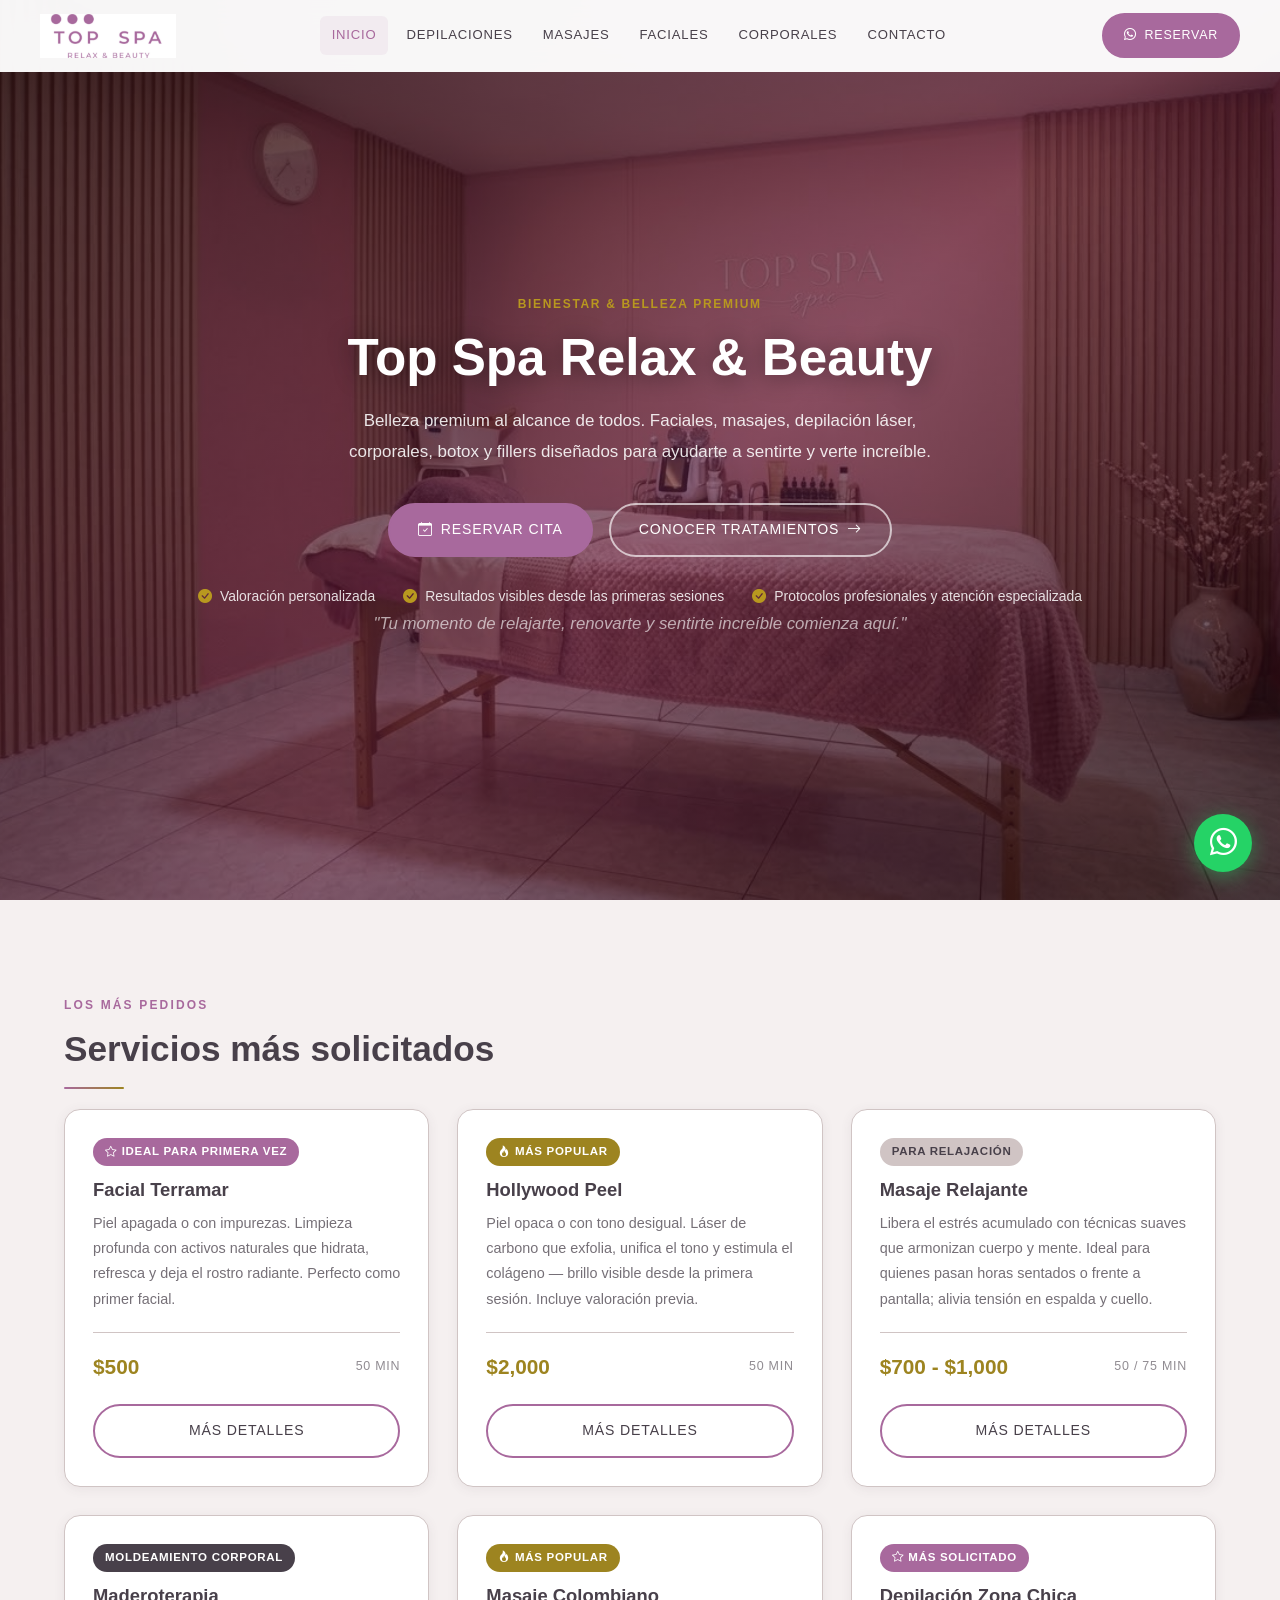
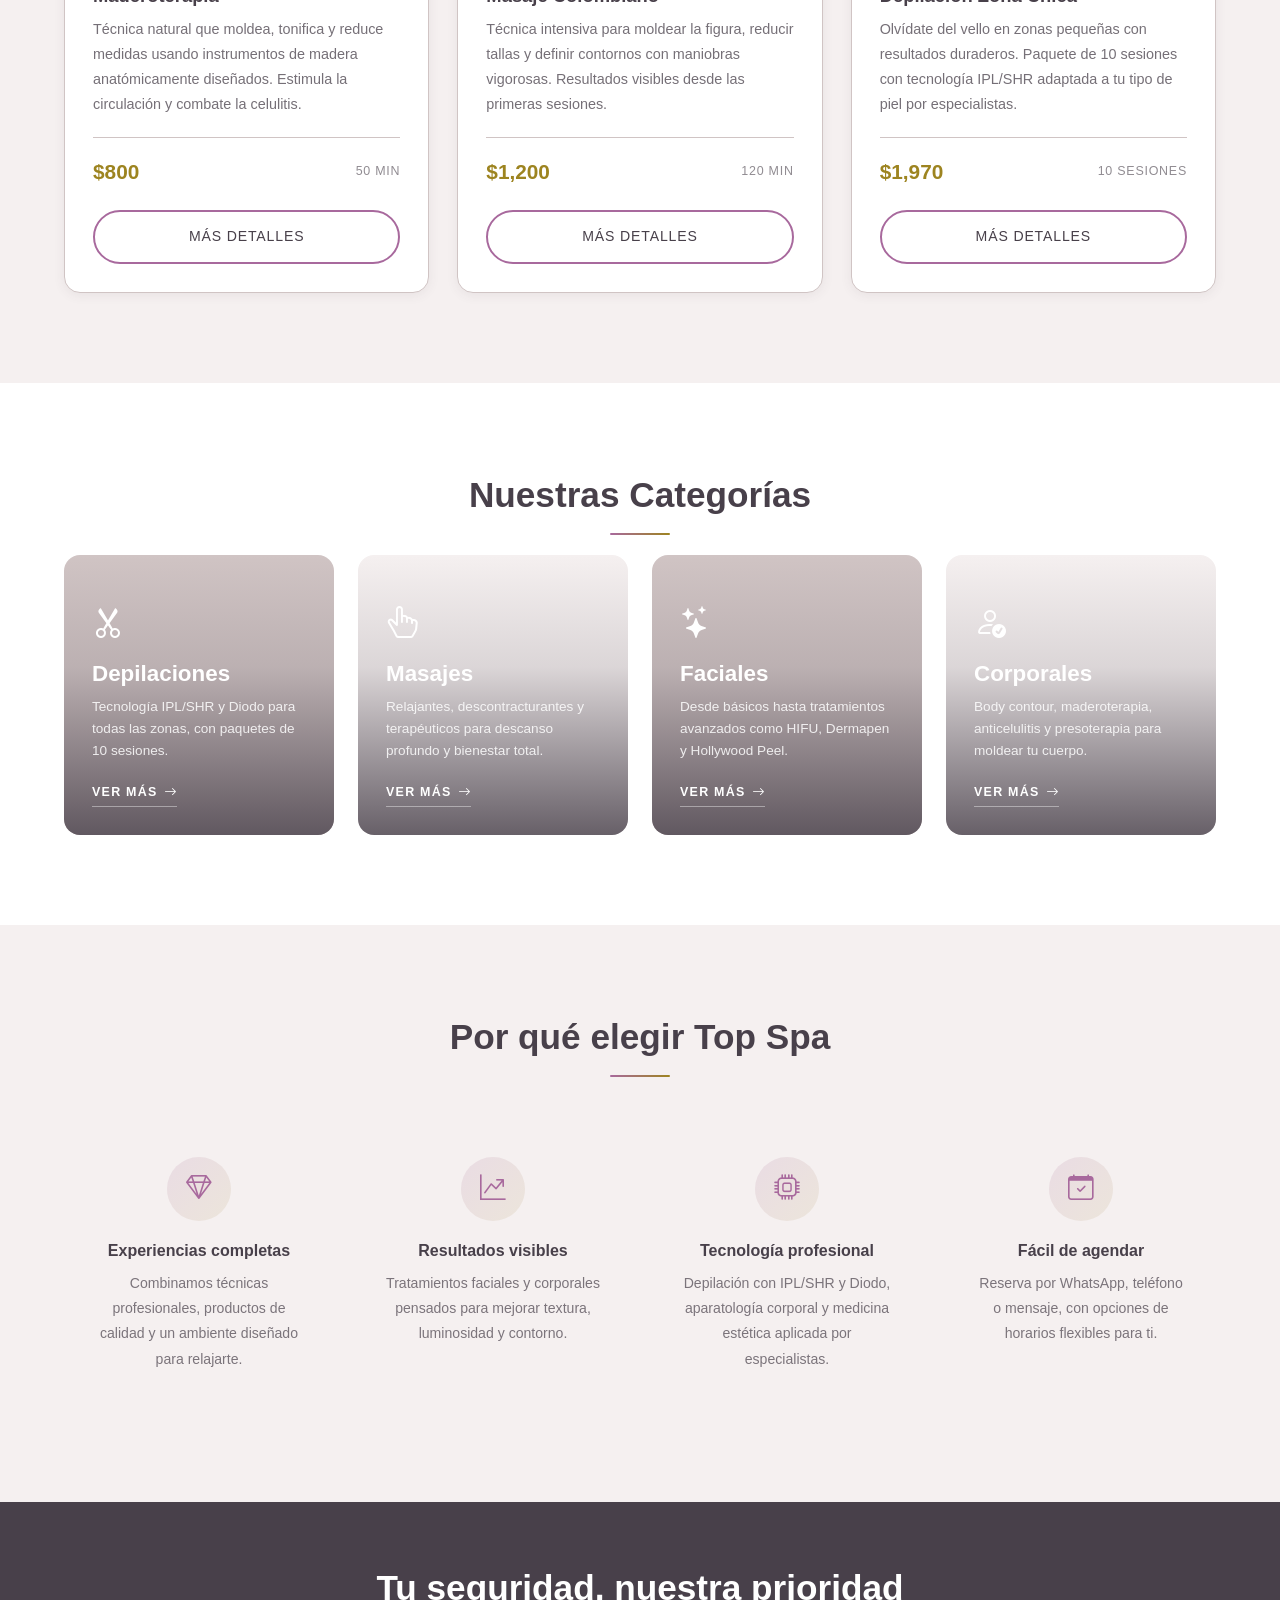
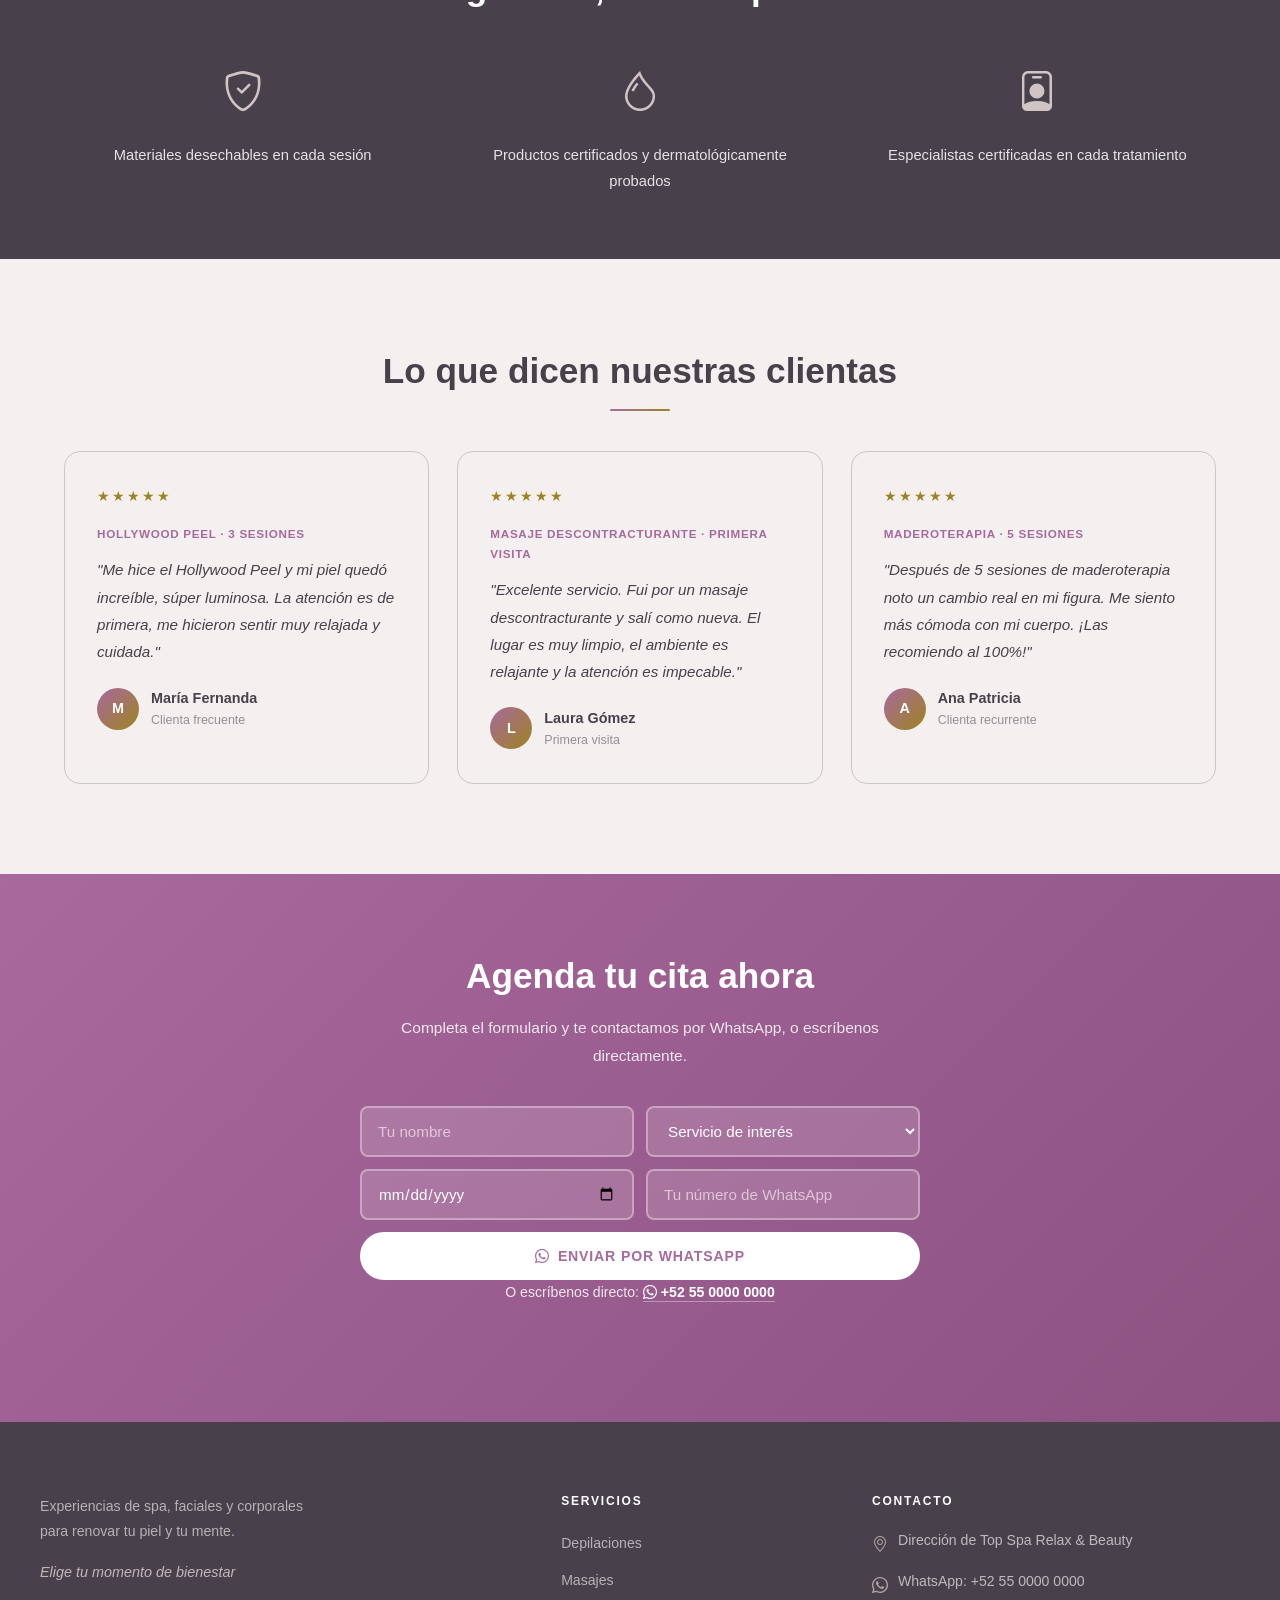
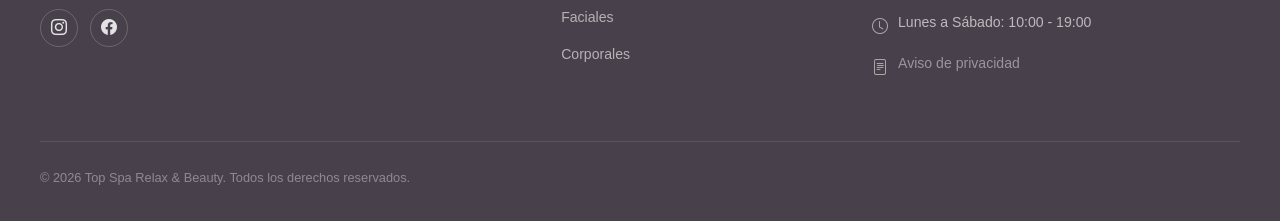
==== commit 04792b3c: "fx Mejora del hero principal, imágenes agregadas" ====
--- a/index.html
+++ b/index.html
@@ -45,21 +45,22 @@
   </div>
 
   <!-- Hero -->
-  <header class="page-hero">
-    <div class="container reveal">
-      <span class="section-label">Bienvenida a</span>
-      <h1>Top Spa Relax & Beauty</h1>
-      <p>Experiencias de spa, faciales y corporales para renovar tu piel y tu mente.</p>
-      <div class="cta-btns">
-        <a href="#" class="btn btn-primary" data-wa><i class="bi bi-whatsapp"></i> Reservar por WhatsApp</a>
-        <a href="#servicios" class="btn btn-secondary">Ver servicios populares</a>
-      </div>
-      <p class="hero-microcopy">
-        <span><i class="bi bi-shield-check"></i> Consulta previa incluida</span>
-        <span><i class="bi bi-clock"></i> Sesiones desde 30 min</span>
-        <span><i class="bi bi-check-circle"></i> Resultados desde la primera visita</span>
-      </p>
-      <p class="hero-tagline">Elige tu momento de bienestar, nosotros nos encargamos del resto.</p>
+  <header class="page-hero home-hero">
+    <div class="home-hero-bg"></div>
+    <div class="container home-hero-content">
+      <span class="section-label hero-eyebrow">Bienestar & Belleza Premium</span>
+      <h1 class="hero-main-title">Top Spa Relax & Beauty</h1>
+      <p class="hero-main-desc">Belleza premium al alcance de todos. Faciales, masajes, depilación láser, corporales, botox y fillers diseñados para ayudarte a sentirte y verte increíble.</p>
+      <div class="cta-btns hero-cta">
+        <a href="#contacto" class="btn btn-primary"><i class="bi bi-calendar-check"></i> Reservar cita</a>
+        <a href="#servicios" class="btn btn-outline-white">Conocer tratamientos <i class="bi bi-arrow-right"></i></a>
+      </div>
+      <ul class="hero-benefits">
+        <li><i class="bi bi-check-circle-fill"></i> Valoración personalizada</li>
+        <li><i class="bi bi-check-circle-fill"></i> Resultados visibles desde las primeras sesiones</li>
+        <li><i class="bi bi-check-circle-fill"></i> Protocolos profesionales y atención especializada</li>
+      </ul>
+      <p class="hero-tagline hero-tagline-light">"Tu momento de relajarte, renovarte y sentirte increíble comienza aquí."</p>
     </div>
   </header>
 
--- a/css/styles.css
+++ b/css/styles.css
@@ -609,6 +609,98 @@
   font-style: italic;
   font-size: 0.9rem;
   opacity: 0.55;
+}
+
+/* ---------- Home Hero (image background) ---------- */
+.home-hero {
+  min-height: 100vh;
+  display: flex;
+  align-items: center;
+  padding: 140px 24px 80px;
+  background: none;
+}
+.home-hero::before { display: none; }
+.home-hero-bg {
+  position: absolute;
+  inset: 0;
+  background: url('../assets/images/hero.jpeg') center center / cover no-repeat;
+  animation: heroBgZoom 9s ease-out forwards;
+  z-index: 0;
+}
+.home-hero-bg::after {
+  content: '';
+  position: absolute;
+  inset: 0;
+  background: linear-gradient(
+    135deg,
+    rgba(25,8,18,0.72) 0%,
+    rgba(80,25,65,0.55) 55%,
+    rgba(18,4,12,0.68) 100%
+  );
+}
+@keyframes heroBgZoom {
+  from { transform: scale(1.09); }
+  to   { transform: scale(1); }
+}
+.home-hero-content {
+  position: relative;
+  z-index: 1;
+}
+.hero-eyebrow {
+  color: var(--gold-light) !important;
+  letter-spacing: 0.14em;
+  animation: heroFadeUp 0.7s ease both;
+}
+.hero-main-title {
+  color: #fff !important;
+  text-shadow: 0 2px 24px rgba(0,0,0,0.45);
+  margin-bottom: 20px;
+  animation: heroFadeUp 0.7s 0.18s ease both;
+}
+.hero-main-desc {
+  color: rgba(255,255,255,0.88) !important;
+  opacity: 1 !important;
+  font-size: 1.06rem !important;
+  max-width: 640px;
+  margin: 0 auto 36px !important;
+  animation: heroFadeUp 0.7s 0.34s ease both;
+}
+.hero-cta { animation: heroFadeUp 0.7s 0.5s ease both; }
+.btn-outline-white {
+  background: transparent;
+  color: #fff;
+  border-color: rgba(255,255,255,0.65);
+}
+.btn-outline-white:hover {
+  background: rgba(255,255,255,0.14);
+  border-color: #fff;
+  color: #fff;
+  transform: translateY(-2px);
+}
+.hero-benefits {
+  list-style: none;
+  display: flex;
+  flex-wrap: wrap;
+  justify-content: center;
+  gap: 10px 28px;
+  margin: 28px auto 0;
+  padding: 0;
+  font-size: 0.87rem;
+  color: rgba(255,255,255,0.85);
+  animation: heroFadeUp 0.7s 0.65s ease both;
+}
+.hero-benefits li { display: flex; align-items: center; gap: 8px; }
+.hero-benefits i { color: var(--gold-light); font-size: 0.88rem; }
+.hero-tagline-light {
+  margin-top: 24px;
+  font-style: italic;
+  font-size: 0.95rem;
+  color: rgba(255,255,255,0.62);
+  animation: heroFadeUp 0.7s 0.82s ease both;
+}
+@keyframes heroFadeUp {
+  from { opacity: 0; transform: translateY(30px); }
+  to   { opacity: 1; transform: translateY(0); }
 }
 
 /* ---------- Testimonial service tag ---------- */
@@ -745,6 +837,8 @@
 }
 @media (max-width: 480px) {
   .page-hero { padding: 120px 16px 60px; }
+  .home-hero { padding: 120px 16px 60px; min-height: 100svh; }
   .cta-btns { flex-direction: column; align-items: center; }
   .hero-microcopy { flex-direction: column; gap: 6px; align-items: center; }
-}
+  .hero-benefits { flex-direction: column; align-items: center; gap: 8px; }
+}
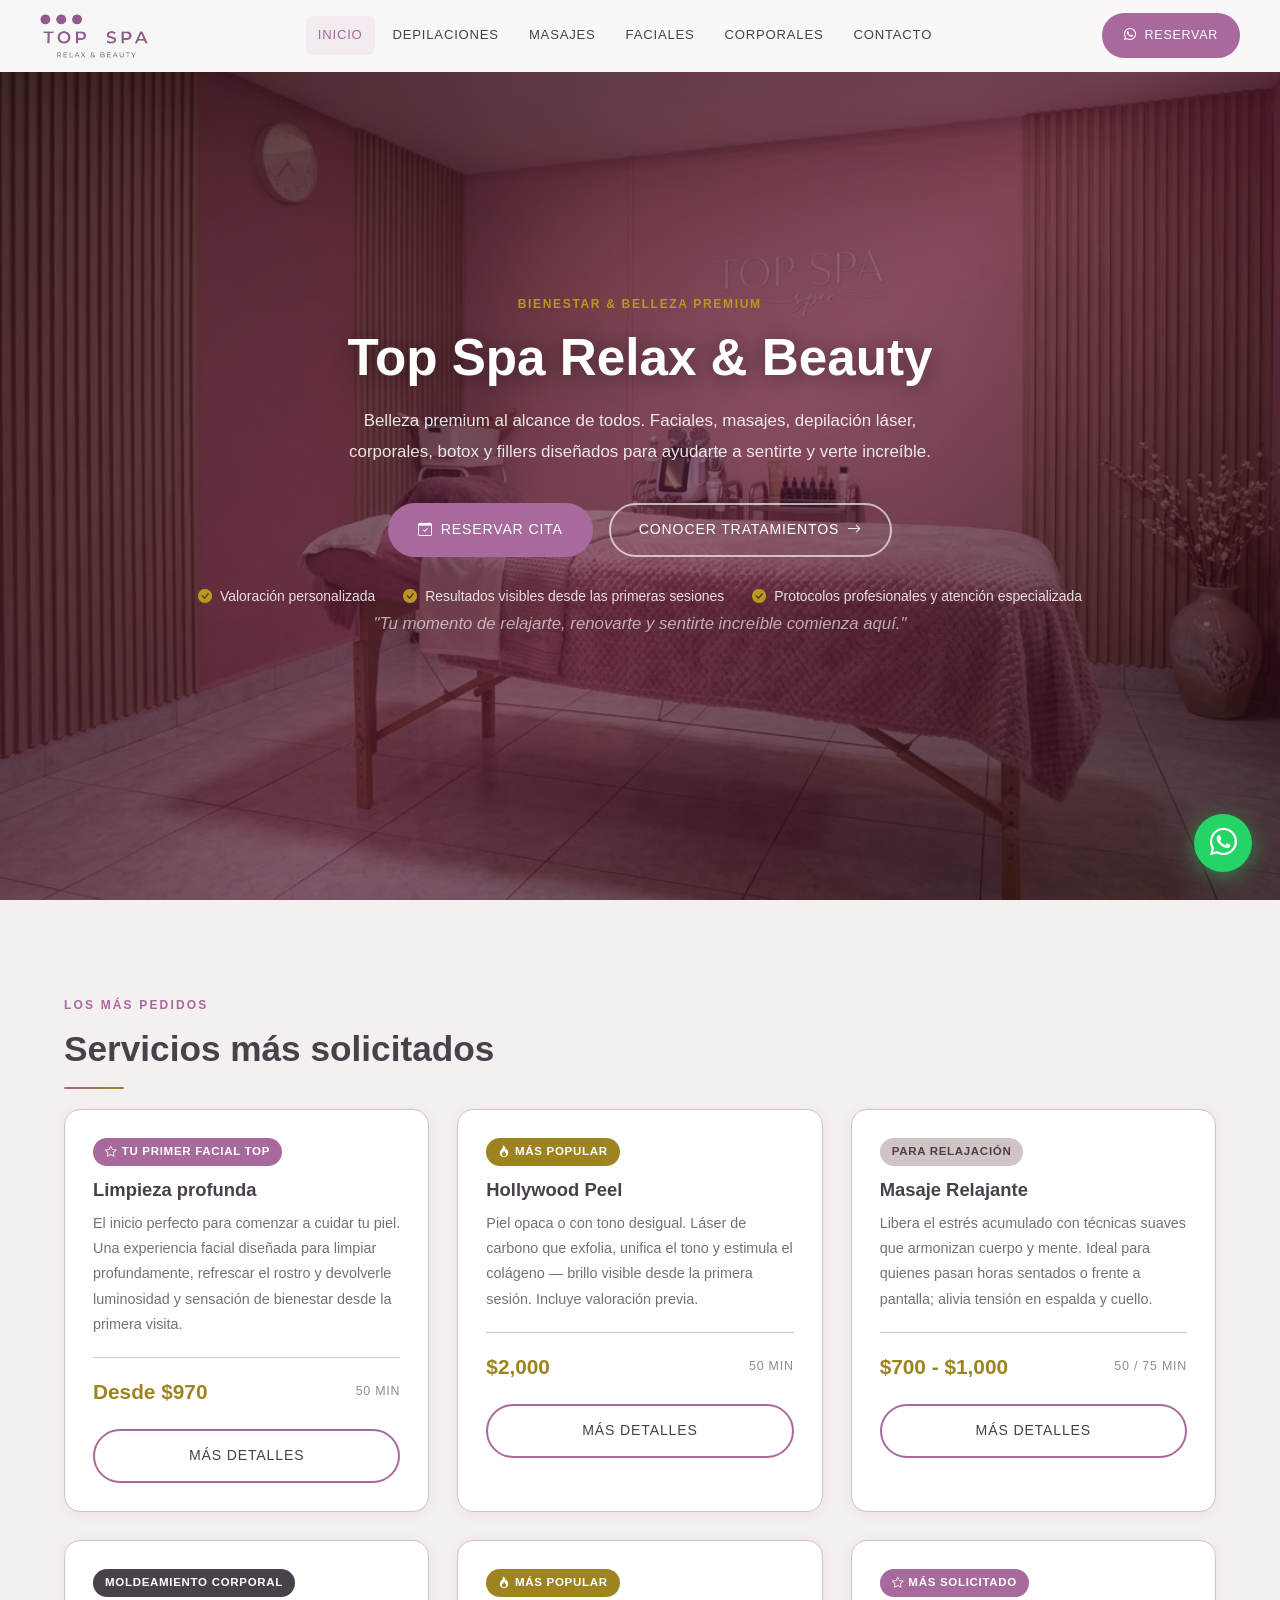
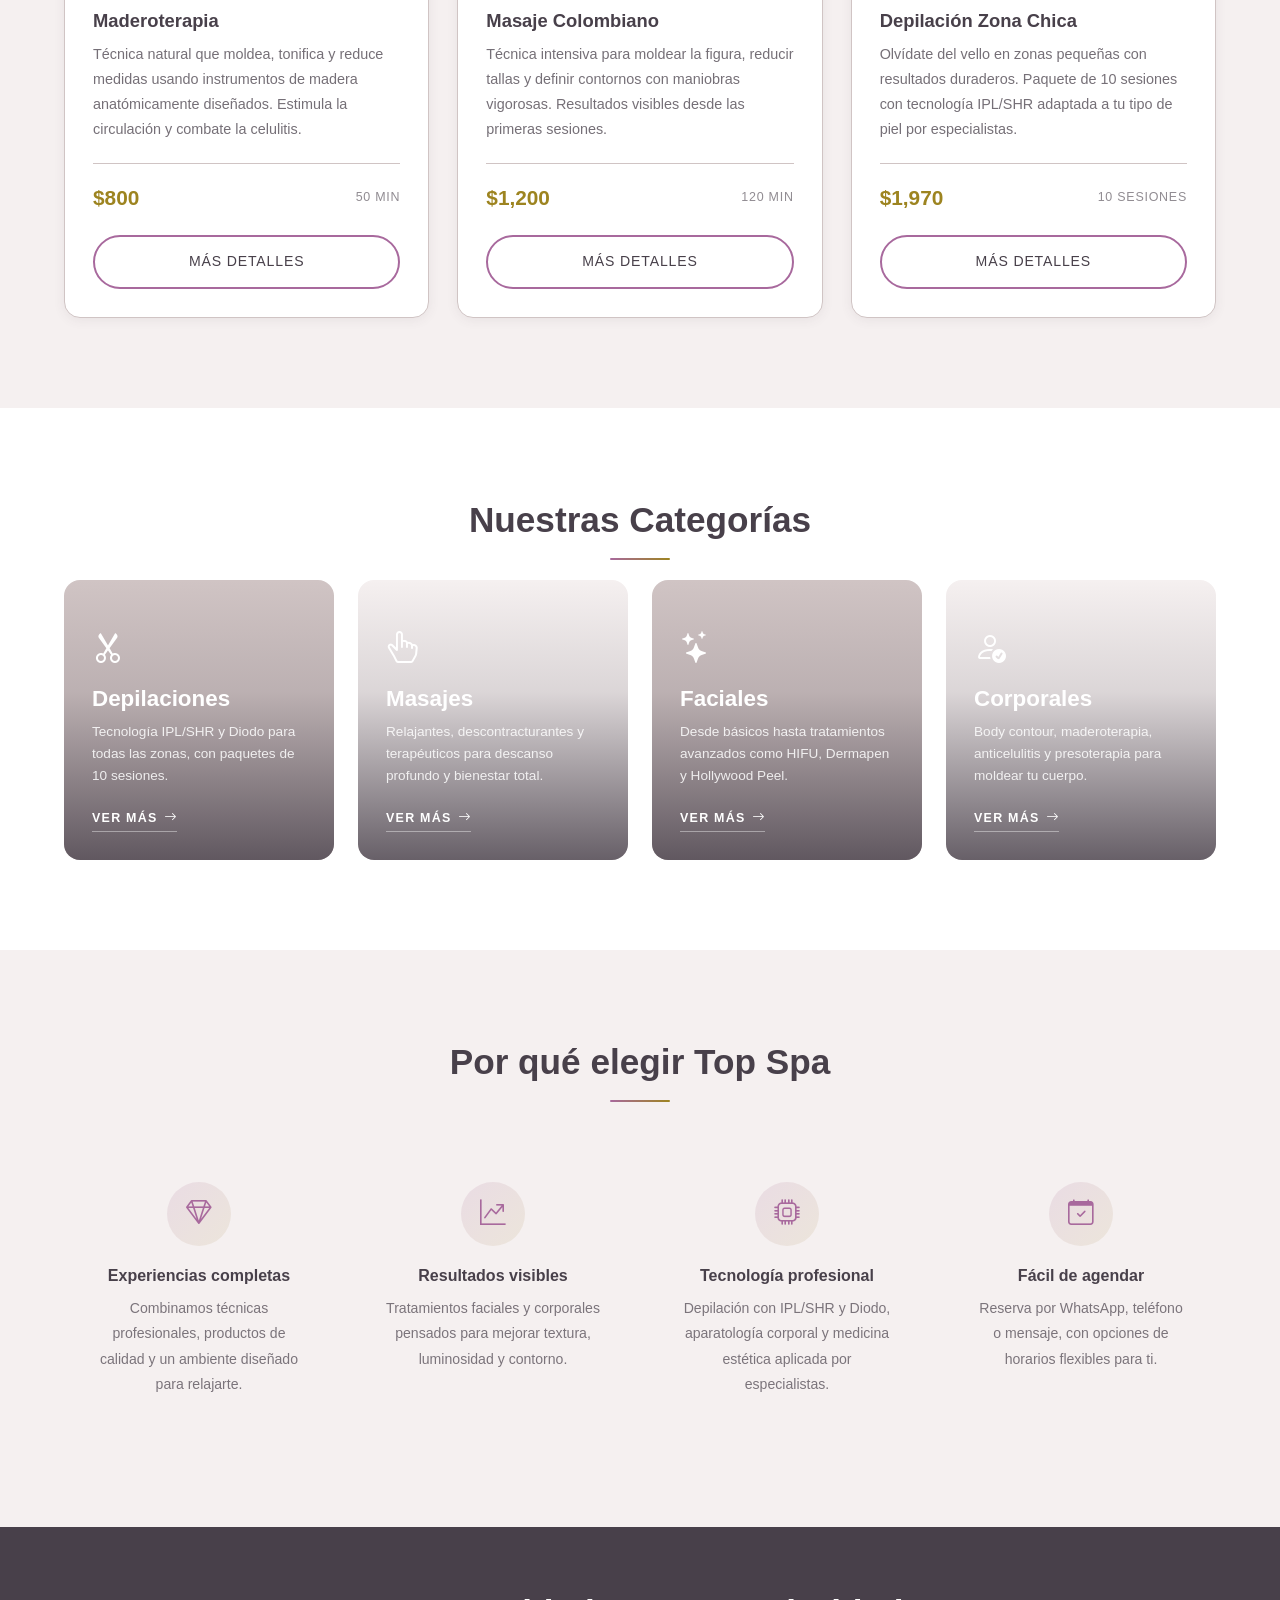
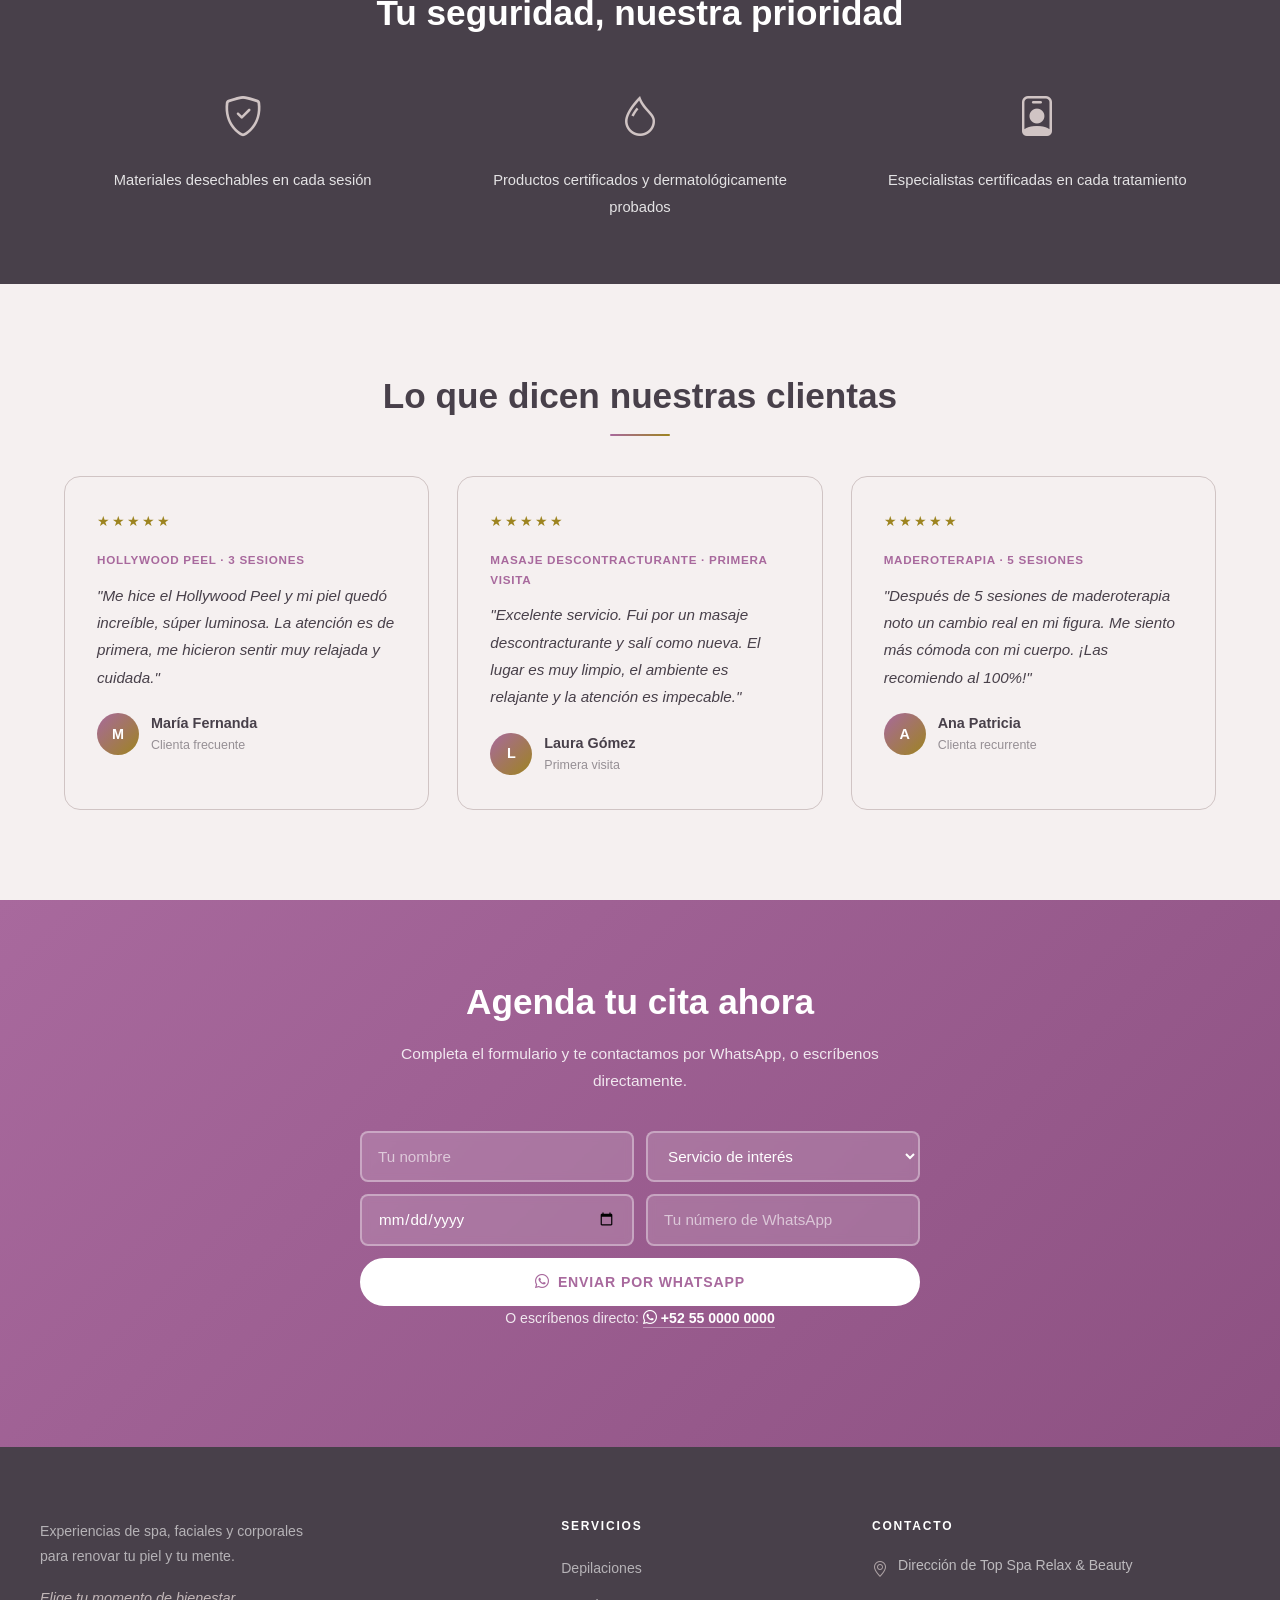
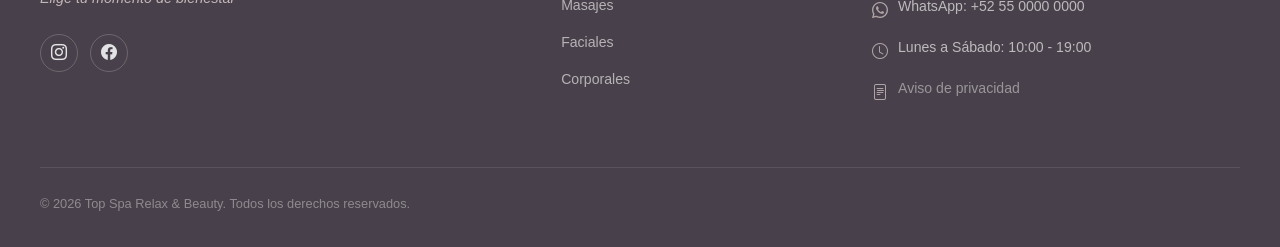
==== commit 30a09f11: "fx Arreglar logo" ====
--- a/index.html
+++ b/index.html
@@ -14,7 +14,7 @@
   <nav class="navbar" id="navbar">
     <div class="navbar-inner">
       <a href="index.html" class="navbar-logo">
-        <img src="Logo Top SPA.png" alt="Top Spa Logo">
+        <img src="./assets/images/logo topspa_oficial.PNG" alt="Top Spa Logo">
       </a>
       <div class="navbar-nav">
         <a href="index.html" class="active">Inicio</a>
@@ -78,12 +78,13 @@
         <div class="card">
           <div class="card-body">
             <div class="card-badges">
-              <span class="badge badge-first-time"><i class="bi bi-star"></i> Ideal para primera vez</span>
-            </div>
-            <h3 class="card-title">Facial Terramar</h3>
-            <p class="card-text">Piel apagada o con impurezas. Limpieza profunda con activos naturales que hidrata, refresca y deja el rostro radiante. Perfecto como primer facial.</p>
-            <div class="card-meta">
-              <span class="price-tag">$500</span>
+              <span class="badge badge-first-time"><i class="bi bi-star"></i>Tu primer facial TOP</span>
+            </div>
+            <h3 class="card-title">Limpieza profunda</h3>
+            <p class="card-text">El inicio perfecto para comenzar a cuidar tu piel. Una experiencia facial diseñada para limpiar profundamente, 
+              refrescar el rostro y devolverle luminosidad y sensación de bienestar desde la primera visita. </p>
+            <div class="card-meta">
+              <span class="price-tag">Desde $970</span>
               <span class="duration-tag">50 min</span>
             </div>
             <a href="./pages/faciales.html" class="btn btn-secondary btn-block">Más detalles</a>
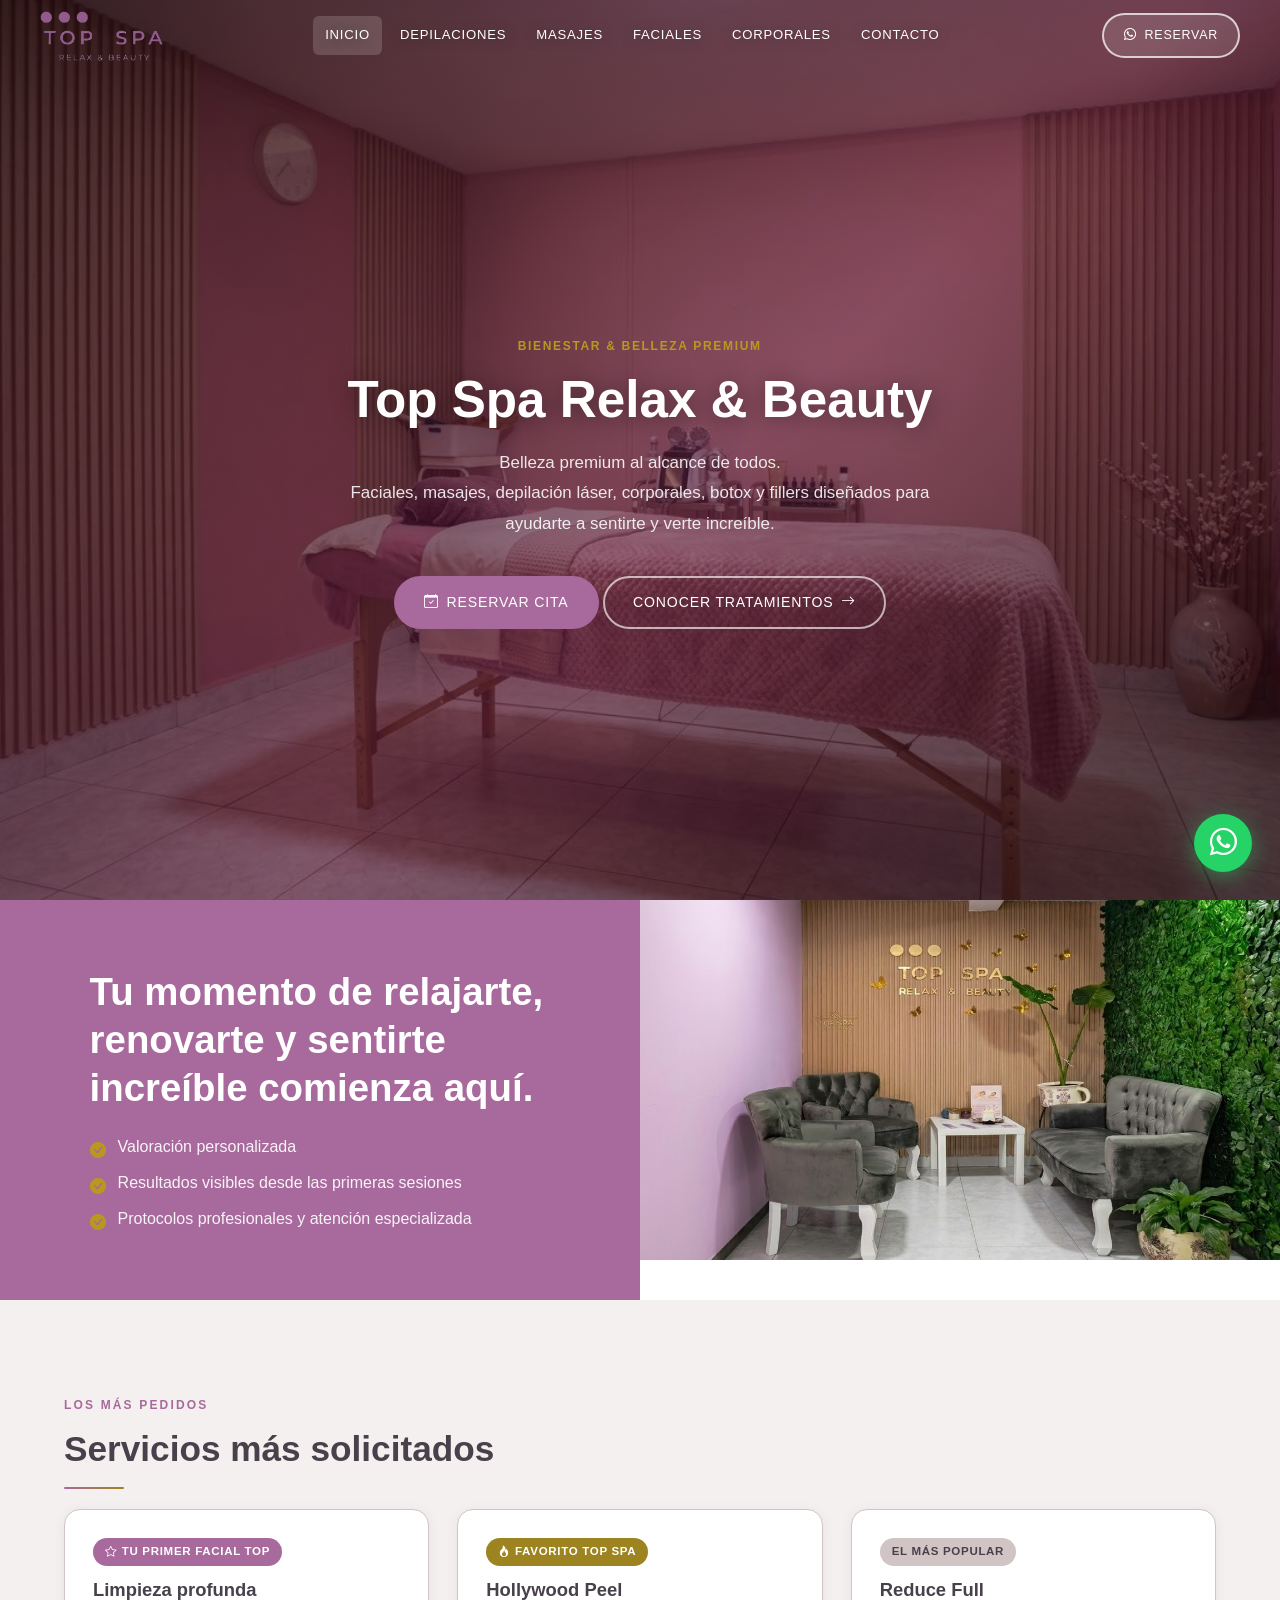
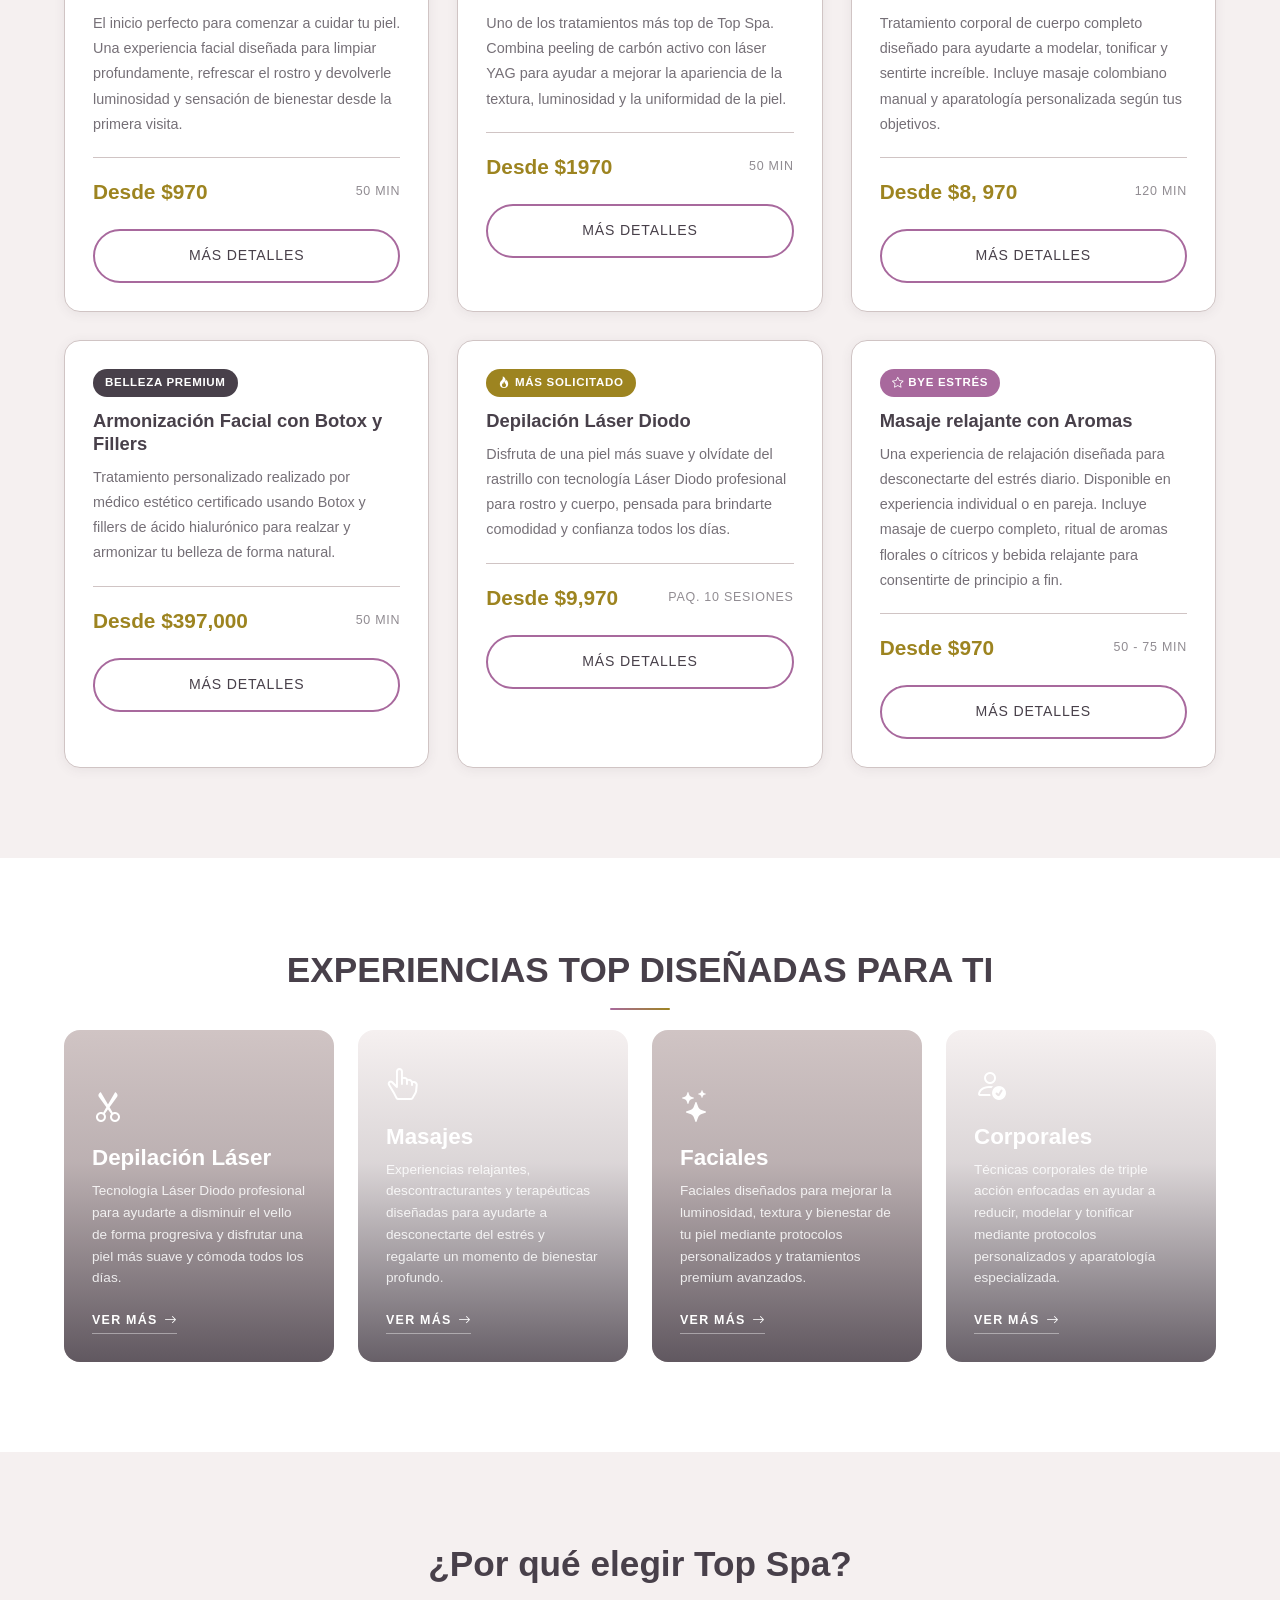
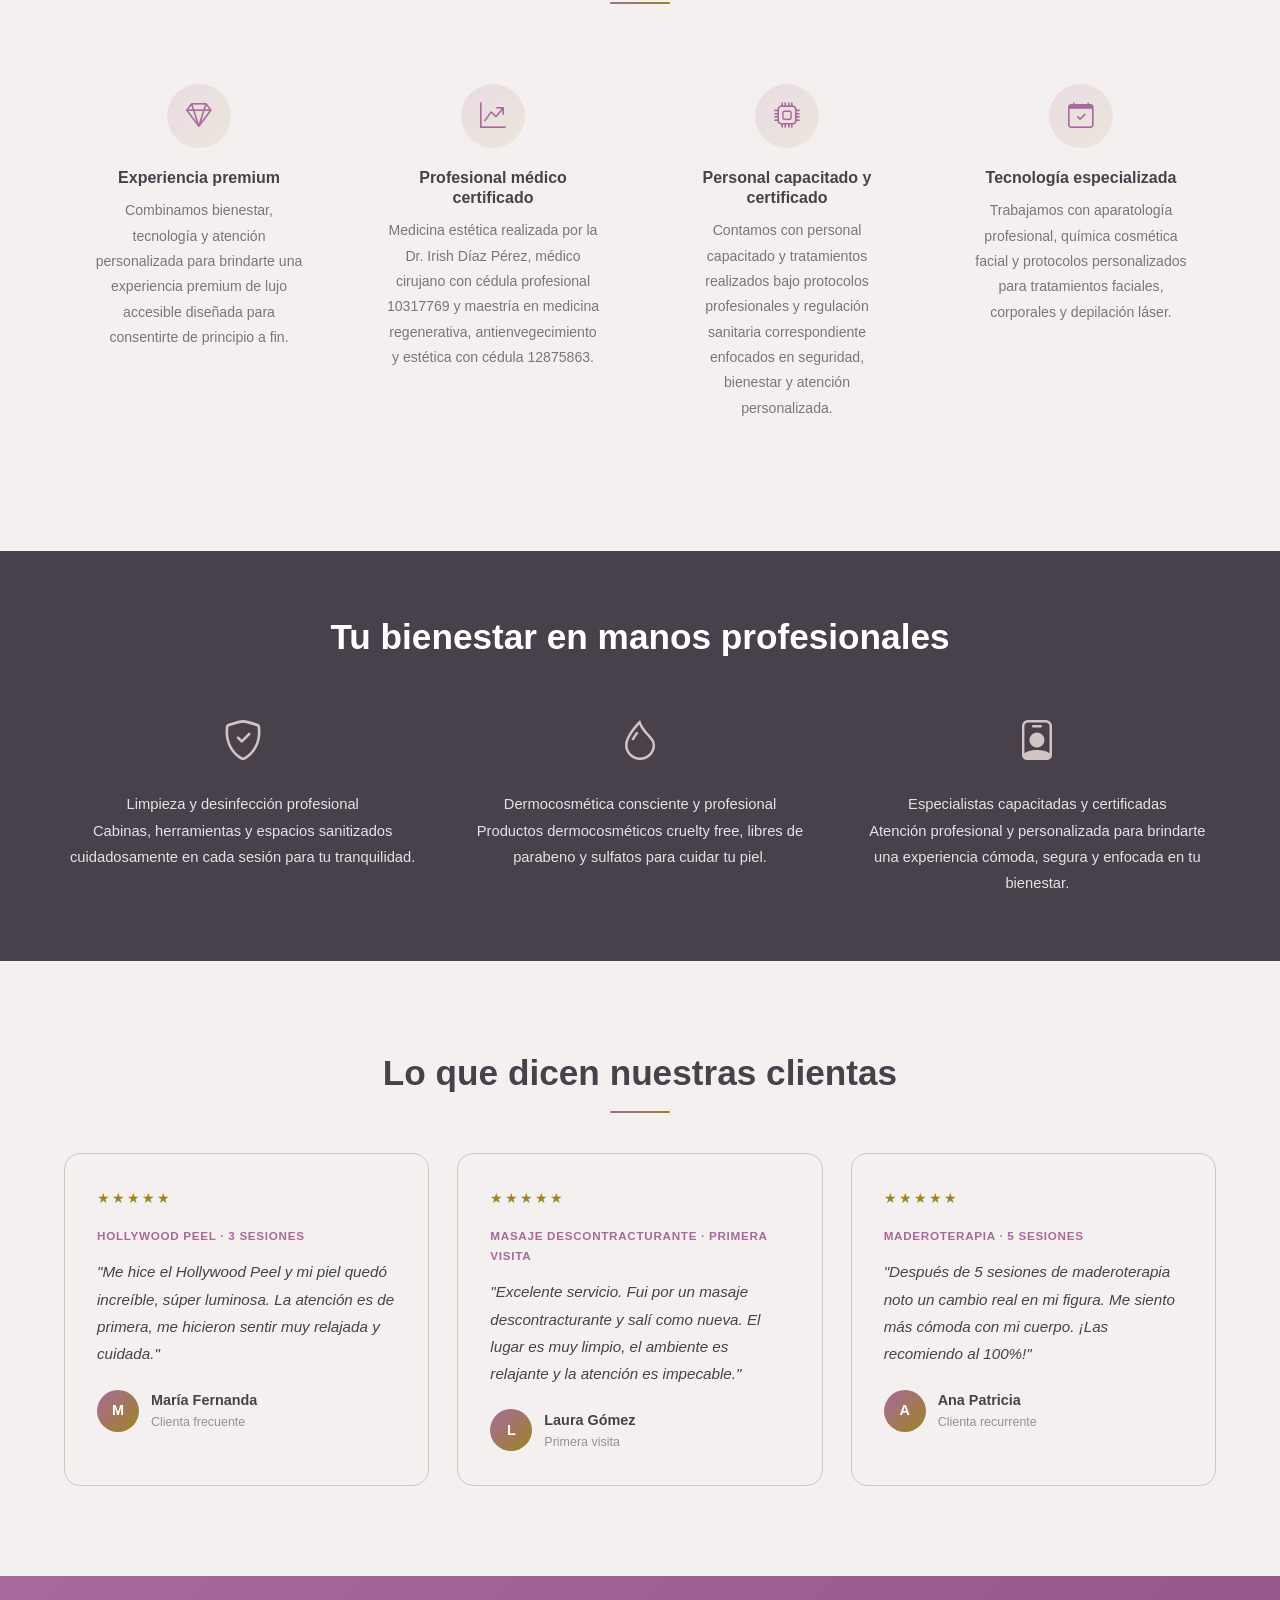
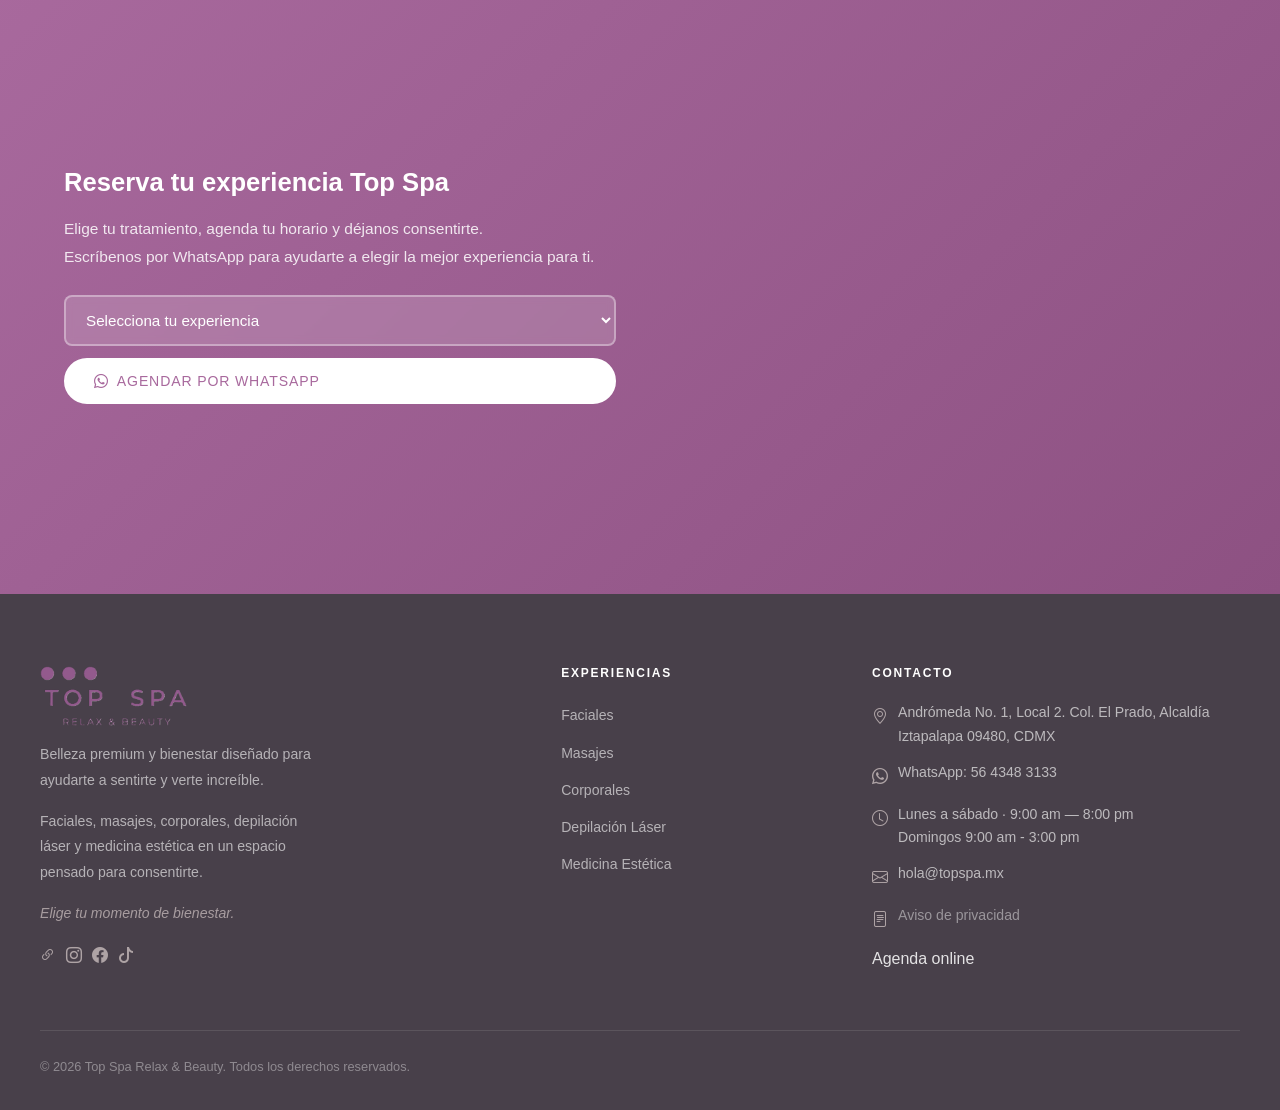
==== commit 3df9b622: "ft Mejoras al hero, imagenes editadas" ====
--- a/index.html
+++ b/index.html
@@ -11,7 +11,7 @@
 <body>
 
   <!-- Navbar -->
-  <nav class="navbar" id="navbar">
+  <nav class="navbar nav-over-hero" id="navbar">
     <div class="navbar-inner">
       <a href="index.html" class="navbar-logo">
         <img src="./assets/images/logo topspa_oficial.PNG" alt="Top Spa Logo">
@@ -25,7 +25,7 @@
         <a href="#contacto">Contacto</a>
       </div>
       <div class="navbar-actions">
-        <a href="#" class="btn btn-primary" data-wa><i class="bi bi-whatsapp"></i> Reservar</a>
+        <a href="https://wa.me/525643483133" class="btn btn-primary" target="_blank" rel="noopener"><i class="bi bi-whatsapp"></i> Reservar</a>
       </div>
       <div class="hamburger" id="hamburger">
         <span></span><span></span><span></span>
@@ -35,13 +35,13 @@
 
   <!-- Mobile Nav -->
   <div class="mobile-nav" id="mobileNav">
-    <a href="index.html" class="active">Inicio</a>
+   
     <a href="./pages/depilaciones.html">Depilaciones</a>
     <a href="./pages/masajes.html">Masajes</a>
     <a href="./pages/faciales.html">Faciales</a>
     <a href="./pages/corporales.html">Corporales</a>
     <a href="#contacto">Contacto</a>
-    <a href="#" class="btn btn-primary" data-wa><i class="bi bi-whatsapp"></i> Reservar por WhatsApp</a>
+    <a href="https://wa.me/525643483133" class="btn btn-primary" target="_blank" rel="noopener"><i class="bi bi-whatsapp"></i> Reservar por WhatsApp</a>
   </div>
 
   <!-- Hero -->
@@ -50,19 +50,34 @@
     <div class="container home-hero-content">
       <span class="section-label hero-eyebrow">Bienestar & Belleza Premium</span>
       <h1 class="hero-main-title">Top Spa Relax & Beauty</h1>
-      <p class="hero-main-desc">Belleza premium al alcance de todos. Faciales, masajes, depilación láser, corporales, botox y fillers diseñados para ayudarte a sentirte y verte increíble.</p>
+      <p class="hero-main-desc">Belleza premium al alcance de todos. <br> Faciales, masajes, depilación láser, corporales, botox y fillers diseñados para ayudarte a sentirte y verte increíble.</p>
       <div class="cta-btns hero-cta">
         <a href="#contacto" class="btn btn-primary"><i class="bi bi-calendar-check"></i> Reservar cita</a>
         <a href="#servicios" class="btn btn-outline-white">Conocer tratamientos <i class="bi bi-arrow-right"></i></a>
       </div>
+      <!-- Beneficios destacados
       <ul class="hero-benefits">
         <li><i class="bi bi-check-circle-fill"></i> Valoración personalizada</li>
         <li><i class="bi bi-check-circle-fill"></i> Resultados visibles desde las primeras sesiones</li>
         <li><i class="bi bi-check-circle-fill"></i> Protocolos profesionales y atención especializada</li>
       </ul>
       <p class="hero-tagline hero-tagline-light">"Tu momento de relajarte, renovarte y sentirte increíble comienza aquí."</p>
+      -->
     </div>
   </header>
+
+  <!-- Experiencia Top Spa -->
+  <section class="relax-moment-section">
+    <div class="relax-moment-copy">
+      <h2 class="reveal-left">Tu momento de relajarte, renovarte y sentirte increíble comienza aquí.</h2>
+      <ul class="relax-moment-list">
+        <li class="reveal-left reveal-delay-1"><i class="bi bi-check-circle-fill"></i> Valoración personalizada</li>
+        <li class="reveal-left reveal-delay-2"><i class="bi bi-check-circle-fill"></i> Resultados visibles desde las primeras sesiones</li>
+        <li class="reveal-left reveal-delay-3"><i class="bi bi-check-circle-fill"></i> Protocolos profesionales y atención especializada</li>
+      </ul>
+    </div>
+    <div class="relax-moment-image" id="relaxParallax" role="img" aria-label="Sala de espera de Top Spa"></div>
+  </section>
 
   <!-- Servicios más solicitados -->
   <section id="servicios" class="section" style="background:var(--blush-light);">
@@ -74,7 +89,7 @@
       </div>
       <div class="grid-3 reveal reveal-delay-1">
 
-        <!-- Facial Terramar -->
+
         <div class="card">
           <div class="card-body">
             <div class="card-badges">
@@ -95,12 +110,13 @@
         <div class="card">
           <div class="card-body">
             <div class="card-badges">
-              <span class="badge badge-popular"><i class="bi bi-fire"></i> Más popular</span>
+              <span class="badge badge-popular"><i class="bi bi-fire"></i>Favorito Top Spa</span>
             </div>
             <h3 class="card-title">Hollywood Peel</h3>
-            <p class="card-text">Piel opaca o con tono desigual. Láser de carbono que exfolia, unifica el tono y estimula el colágeno — brillo visible desde la primera sesión. Incluye valoración previa.</p>
-            <div class="card-meta">
-              <span class="price-tag">$2,000</span>
+            <p class="card-text">Uno de los tratamientos más top de Top Spa. Combina peeling de carbón activo con láser YAG 
+              para ayudar a mejorar la apariencia de la textura, luminosidad y la uniformidad de la piel.</p>
+            <div class="card-meta">
+              <span class="price-tag">Desde $1970</span>
               <span class="duration-tag">50 min</span>
             </div>
             <a href="./pages/faciales.html" class="btn btn-secondary btn-block">Más detalles</a>
@@ -111,45 +127,45 @@
         <div class="card">
           <div class="card-body">
             <div class="card-badges">
-              <span class="badge badge-relax">Para relajación</span>
-            </div>
-            <h3 class="card-title">Masaje Relajante</h3>
-            <p class="card-text">Libera el estrés acumulado con técnicas suaves que armonizan cuerpo y mente. Ideal para quienes pasan horas sentados o frente a pantalla; alivia tensión en espalda y cuello.</p>
-            <div class="card-meta">
-              <span class="price-tag">$700 - $1,000</span>
-              <span class="duration-tag">50 / 75 min</span>
+              <span class="badge badge-relax">El más popular</span>
+            </div>
+            <h3 class="card-title">Reduce Full</h3>
+            <p class="card-text">Tratamiento corporal de cuerpo completo diseñado para ayudarte a modelar, tonificar y sentirte increíble. 
+              Incluye masaje colombiano manual y aparatología personalizada según tus objetivos.</p>
+            <div class="card-meta">
+              <span class="price-tag">Desde $8, 970</span>
+              <span class="duration-tag">120 min</span>
             </div>
             <a href="./pages/masajes.html" class="btn btn-secondary btn-block">Más detalles</a>
           </div>
         </div>
 
-        <!-- Maderoterapia -->
-        <div class="card">
-          <div class="card-body">
-            <div class="card-badges">
-              <span class="badge badge-body">Moldeamiento corporal</span>
-            </div>
-            <h3 class="card-title">Maderoterapia</h3>
-            <p class="card-text">Técnica natural que moldea, tonifica y reduce medidas usando instrumentos de madera anatómicamente diseñados. Estimula la circulación y combate la celulitis.</p>
-            <div class="card-meta">
-              <span class="price-tag">$800</span>
+        <div class="card">
+          <div class="card-body">
+            <div class="card-badges">
+              <span class="badge badge-body">Belleza premium</span>
+            </div>
+            <h3 class="card-title">Armonización Facial con Botox y Fillers</h3>
+            <p class="card-text">Tratamiento personalizado realizado por médico estético certificado usando 
+              Botox y fillers de ácido hialurónico para realzar y armonizar tu belleza de forma natural.</p>
+            <div class="card-meta">
+              <span class="price-tag">Desde $397,000</span>
               <span class="duration-tag">50 min</span>
             </div>
             <a href="./pages/corporales.html" class="btn btn-secondary btn-block">Más detalles</a>
           </div>
         </div>
 
-        <!-- Masaje Colombiano -->
-        <div class="card">
-          <div class="card-body">
-            <div class="card-badges">
-              <span class="badge badge-popular"><i class="bi bi-fire"></i> Más popular</span>
-            </div>
-            <h3 class="card-title">Masaje Colombiano</h3>
-            <p class="card-text">Técnica intensiva para moldear la figura, reducir tallas y definir contornos con maniobras vigorosas. Resultados visibles desde las primeras sesiones.</p>
-            <div class="card-meta">
-              <span class="price-tag">$1,200</span>
-              <span class="duration-tag">120 min</span>
+        <div class="card">
+          <div class="card-body">
+            <div class="card-badges">
+              <span class="badge badge-popular"><i class="bi bi-fire"></i>Más solicitado</span>
+            </div>
+            <h3 class="card-title">Depilación Láser Diodo</h3>
+            <p class="card-text">Disfruta de una piel más suave y olvídate del rastrillo con tecnología Láser Diodo profesional para rostro y cuerpo, pensada para brindarte comodidad y confianza todos los días.</p>
+            <div class="card-meta">
+              <span class="price-tag">Desde $9,970</span>
+              <span class="duration-tag">Paq. 10 sesiones</span>
             </div>
             <a href="./pages/corporales.html" class="btn btn-secondary btn-block">Más detalles</a>
           </div>
@@ -159,13 +175,15 @@
         <div class="card">
           <div class="card-body">
             <div class="card-badges">
-              <span class="badge badge-first-time"><i class="bi bi-star"></i> Más solicitado</span>
-            </div>
-            <h3 class="card-title">Depilación Zona Chica</h3>
-            <p class="card-text">Olvídate del vello en zonas pequeñas con resultados duraderos. Paquete de 10 sesiones con tecnología IPL/SHR adaptada a tu tipo de piel por especialistas.</p>
-            <div class="card-meta">
-              <span class="price-tag">$1,970</span>
-              <span class="duration-tag">10 Sesiones</span>
+              <span class="badge badge-first-time"><i class="bi bi-star"></i>Bye estrés</span>
+            </div>
+            <h3 class="card-title">Masaje relajante con Aromas</h3>
+            <p class="card-text">Una experiencia de relajación diseñada para desconectarte del estrés diario. 
+              Disponible en experiencia individual o en pareja. Incluye masaje de cuerpo completo, 
+              ritual de aromas florales o cítricos y bebida relajante para consentirte de principio a fin.</p>
+            <div class="card-meta">
+              <span class="price-tag">Desde $970</span>
+              <span class="duration-tag">50 - 75 min</span>
             </div>
             <a href="./pages/depilaciones.html" class="btn btn-secondary btn-block">Más detalles</a>
           </div>
@@ -175,11 +193,10 @@
     </div>
   </section>
 
-  <!-- Categorías principales -->
   <section id="categorias" class="section">
     <div class="container">
       <div class="reveal">
-        <h2 class="section-title text-center">Nuestras Categorías</h2>
+        <h2 class="section-title text-center">EXPERIENCIAS TOP DISEÑADAS PARA TI</h2>
         <div class="divider"></div>
       </div>
       <div class="grid-4 reveal reveal-delay-1">
@@ -187,8 +204,8 @@
           <div class="cat-card-bg" style="background:var(--blush);"></div>
           <div class="cat-card-body">
             <div class="cat-card-icon"><i class="bi bi-scissors"></i></div>
-            <h3>Depilaciones</h3>
-            <p>Tecnología IPL/SHR y Diodo para todas las zonas, con paquetes de 10 sesiones.</p>
+            <h3>Depilación Láser</h3>
+            <p>Tecnología Láser Diodo profesional para ayudarte a disminuir el vello de forma progresiva y disfrutar una piel más suave y cómoda todos los días.</p>
             <span class="cat-card-link">Ver más <i class="bi bi-arrow-right"></i></span>
           </div>
         </a>
@@ -197,7 +214,8 @@
           <div class="cat-card-body">
             <div class="cat-card-icon"><i class="bi bi-hand-index-thumb"></i></div>
             <h3>Masajes</h3>
-            <p>Relajantes, descontracturantes y terapéuticos para descanso profundo y bienestar total.</p>
+            <p>Experiencias relajantes, descontracturantes y terapéuticas diseñadas para ayudarte a desconectarte del estrés y 
+              regalarte un momento de bienestar profundo.</p>
             <span class="cat-card-link">Ver más <i class="bi bi-arrow-right"></i></span>
           </div>
         </a>
@@ -206,7 +224,7 @@
           <div class="cat-card-body">
             <div class="cat-card-icon"><i class="bi bi-stars"></i></div>
             <h3>Faciales</h3>
-            <p>Desde básicos hasta tratamientos avanzados como HIFU, Dermapen y Hollywood Peel.</p>
+            <p>Faciales diseñados para mejorar la luminosidad, textura y bienestar de tu piel mediante protocolos personalizados y tratamientos premium avanzados.</p>
             <span class="cat-card-link">Ver más <i class="bi bi-arrow-right"></i></span>
           </div>
         </a>
@@ -215,7 +233,7 @@
           <div class="cat-card-body">
             <div class="cat-card-icon"><i class="bi bi-person-check"></i></div>
             <h3>Corporales</h3>
-            <p>Body contour, maderoterapia, anticelulitis y presoterapia para moldear tu cuerpo.</p>
+            <p>Técnicas corporales de triple acción enfocadas en ayudar a reducir, modelar y tonificar mediante protocolos personalizados y aparatología especializada.</p>
             <span class="cat-card-link">Ver más <i class="bi bi-arrow-right"></i></span>
           </div>
         </a>
@@ -227,29 +245,29 @@
   <section class="section" style="background:var(--blush-light);">
     <div class="container">
       <div class="reveal text-center">
-        <h2 class="section-title text-center">Por qué elegir Top Spa</h2>
+        <h2 class="section-title text-center">¿Por qué elegir Top Spa?</h2>
         <div class="divider"></div>
       </div>
       <div class="grid-4 reveal reveal-delay-2" style="margin-top:40px;">
         <div class="why-card">
           <div class="why-icon"><i class="bi bi-gem"></i></div>
-          <h4>Experiencias completas</h4>
-          <p>Combinamos técnicas profesionales, productos de calidad y un ambiente diseñado para relajarte.</p>
+          <h4>Experiencia premium</h4>
+          <p>Combinamos bienestar, tecnología y atención personalizada para brindarte una experiencia premium de lujo accesible diseñada para consentirte de principio a fin.</p>
         </div>
         <div class="why-card">
           <div class="why-icon"><i class="bi bi-graph-up-arrow"></i></div>
-          <h4>Resultados visibles</h4>
-          <p>Tratamientos faciales y corporales pensados para mejorar textura, luminosidad y contorno.</p>
+          <h4>Profesional médico certificado</h4>
+          <p>Medicina estética realizada por la Dr. Irish Díaz Pérez, médico cirujano con cédula profesional 10317769 y maestría en medicina regenerativa, antienvegecimiento y estética con cédula 12875863.</p>
         </div>
         <div class="why-card">
           <div class="why-icon"><i class="bi bi-cpu"></i></div>
-          <h4>Tecnología profesional</h4>
-          <p>Depilación con IPL/SHR y Diodo, aparatología corporal y medicina estética aplicada por especialistas.</p>
+          <h4>Personal capacitado y certificado</h4>
+          <p>Contamos con personal capacitado  y tratamientos realizados bajo protocolos profesionales y regulación sanitaria correspondiente enfocados en seguridad, bienestar y atención personalizada.</p>
         </div>
         <div class="why-card">
           <div class="why-icon"><i class="bi bi-calendar-check"></i></div>
-          <h4>Fácil de agendar</h4>
-          <p>Reserva por WhatsApp, teléfono o mensaje, con opciones de horarios flexibles para ti.</p>
+          <h4>Tecnología especializada</h4>
+          <p>Trabajamos con aparatología profesional, química cosmética facial y protocolos personalizados para tratamientos faciales, corporales y depilación láser.</p>
         </div>
       </div>
     </div>
@@ -258,19 +276,22 @@
   <!-- Higiene y Seguridad -->
   <section class="hygiene-section">
     <div class="container">
-      <h2>Tu seguridad, nuestra prioridad</h2>
+      <h2>Tu bienestar en manos profesionales</h2>
       <div class="hygiene-grid reveal">
         <div class="hygiene-item">
           <i class="bi bi-shield-check"></i>
-          <p>Materiales desechables en cada sesión</p>
+          <p>Limpieza y desinfección profesional</p>
+          <p>Cabinas, herramientas y espacios sanitizados cuidadosamente en cada sesión para tu tranquilidad.</p>
         </div>
         <div class="hygiene-item">
           <i class="bi bi-droplet"></i>
-          <p>Productos certificados y dermatológicamente probados</p>
+          <p>Dermocosmética consciente y profesional</p>
+          <p>Productos dermocosméticos cruelty free, libres de parabeno y sulfatos para cuidar tu piel.</p>
         </div>
         <div class="hygiene-item">
           <i class="bi bi-person-badge"></i>
-          <p>Especialistas certificadas en cada tratamiento</p>
+          <p>Especialistas capacitadas y certificadas</p>
+          <p>Atención profesional y personalizada para brindarte una experiencia cómoda, segura y enfocada en tu bienestar.</p>
         </div>
       </div>
     </div>
@@ -330,74 +351,64 @@
 
   <!-- CTA + Contacto -->
   <section class="cta-section" id="contacto">
-    <div class="container reveal">
-      <h2>Agenda tu cita ahora</h2>
-      <p>Completa el formulario y te contactamos por WhatsApp, o escríbenos directamente.</p>
-      <form id="booking-form" class="booking-form" novalidate>
-        <div class="form-group">
-          <input id="booking-name" type="text" placeholder="Tu nombre" required autocomplete="name">
-        </div>
-        <div class="form-group">
-          <select id="booking-service" required>
-            <option value="" disabled selected>Servicio de interés</option>
-            <option>Depilaciones</option>
-            <option>Masajes</option>
-            <option>Faciales</option>
-            <option>Corporales</option>
-            <option>No lo sé aún, quiero asesoría</option>
-          </select>
-        </div>
-        <div class="form-group">
-          <input id="booking-date" type="date" required>
-        </div>
-        <div class="form-group">
-          <input id="booking-phone" type="tel" placeholder="Tu número de WhatsApp" required autocomplete="tel">
-        </div>
-        <button type="submit" class="btn"><i class="bi bi-whatsapp"></i> Enviar por WhatsApp</button>
-      </form>
-      <p class="cta-alt">O escríbenos directo: <a href="#" data-wa class="cta-wa-link"><i class="bi bi-whatsapp"></i> +52 55 0000 0000</a></p>
+    <div class="container cta-inner reveal">
+      <div class="cta-form-col">
+        <h3>Reserva tu experiencia Top Spa</h3>
+        <p>Elige tu tratamiento, agenda tu horario y déjanos consentirte.<br>Escríbenos por WhatsApp para ayudarte a elegir la mejor experiencia para ti.</p>
+        <form id="booking-form" class="booking-form" novalidate>
+          <div class="form-group">
+            <select id="booking-service" required>
+              <option value="" disabled selected>Selecciona tu experiencia</option>
+              <option value="Depilación">Depilación Laser / IPL</option>
+              <option value="Masaje">Masajes Relajantes o Terapéuticos</option>
+              <option value="Facial">Faciales (Skin Care, Glow Gold, etc)</option>
+              <option value="Corporal">Tratamientos Corporales</option>
+              <option value="Medicina Estética">Medicina Estética (Botox, Fillers)</option>
+            </select>
+          </div>
+          <button type="submit" class="btn btn-primary" style="width: 100%;">
+            <i class="bi bi-whatsapp"></i> Agendar por WhatsApp
+          </button>
+        </form>
+      </div>
+      <div class="map-container">
+      <iframe src="https://www.google.com/maps/embed?pb=!1m18!1m12!1m3!1d3764.225739943034!2d-99.13642932443828!3d19.359375824425396!2m3!1f0!2f0!3f0!3m2!1i1024!2i768!4f13.1!3m3!1m2!1s0x85d1ff0eb930db8f%3A0x3ca7e302f51f64d7!2sTop%20Spa%20Relax%20%26%20Beauty!5e0!3m2!1ses-419!2smx!4v1780007258891!5m2!1ses-419!2smx" width="600" height="450" style="border:0;" allowfullscreen="" loading="lazy" referrerpolicy="no-referrer-when-downgrade"></iframe>      </div>
     </div>
   </section>
 
   <!-- Footer -->
   <footer class="footer">
-    <div class="footer-inner">
+    <div class="footer-inner three-col">
       <div class="footer-brand">
-        
-        <p>Experiencias de spa, faciales y corporales para renovar tu piel y tu mente.</p>
-        <span class="footer-tagline">Elige tu momento de bienestar</span>
-        <div class="social-links">
-          <a href="#" class="social-link" aria-label="Instagram"><i class="bi bi-instagram"></i></a>
-          <a href="#" class="social-link" aria-label="Facebook"><i class="bi bi-facebook"></i></a>
-        </div>
-      </div>
-      <div>
-        <h5>Servicios</h5>
+        <img src="./assets/images/logo topspa_oficial.PNG" alt="Top Spa Logo">
+        <p>Belleza premium y bienestar diseñado para ayudarte a sentirte y verte increíble.</p>
+        <p>Faciales, masajes, corporales, depilación láser y medicina estética en un espacio pensado para consentirte.</p>
+        <p class="footer-tagline">Elige tu momento de bienestar.</p>
+        <div class="footer-contact-item">
+          <a href="https://linktr.ee/topsparelaxbeauty" target="_blank" rel="noopener" aria-label="Linktree"><i class="bi bi-link-45deg"></i></a>
+          <a href="https://www.instagram.com/topsparelaxbeauty/" target="_blank" rel="noopener" aria-label="Instagram"><i class="bi bi-instagram"></i></a>
+          <a href="https://www.facebook.com/TopSpaRelaxBeauty/" target="_blank" rel="noopener" aria-label="Facebook"><i class="bi bi-facebook"></i></a>
+          <a href="https://www.tiktok.com/@topspa_cdmx" target="_blank" rel="noopener" aria-label="TikTok"><i class="bi bi-tiktok"></i></a>
+        </div>
+      </div>
+      <div class="footer-col experiences">
+        <h5>EXPERIENCIAS</h5>
         <ul>
-          <li><a href="./pages/depilaciones.html">Depilaciones</a></li>
+          <li><a href="./pages/faciales.html">Faciales</a></li>
           <li><a href="./pages/masajes.html">Masajes</a></li>
-          <li><a href="./pages/faciales.html">Faciales</a></li>
           <li><a href="./pages/corporales.html">Corporales</a></li>
+          <li><a href="./pages/depilaciones.html">Depilación Láser</a></li>
+          <li><a href="./pages/corporales.html">Medicina Estética</a></li>
         </ul>
       </div>
-      <div>
-        <h5>Contacto</h5>
-        <div class="footer-contact-item">
-          <i class="bi bi-geo-alt"></i>
-          <span>Dirección de Top Spa Relax & Beauty</span>
-        </div>
-        <div class="footer-contact-item">
-          <i class="bi bi-whatsapp"></i>
-          <span>WhatsApp: +52 55 0000 0000</span>
-        </div>
-        <div class="footer-contact-item">
-          <i class="bi bi-clock"></i>
-          <span>Lunes a Sábado: 10:00 - 19:00</span>
-        </div>
-        <div class="footer-contact-item footer-privacy">
-          <i class="bi bi-file-text"></i>
-          <a href="#">Aviso de privacidad</a>
-        </div>
+      <div class="footer-col contact">
+        <h5>CONTACTO</h5>
+        <div class="footer-contact-item"><i class="bi bi-geo-alt"></i><span>Andrómeda No. 1, Local 2. Col. El Prado, Alcaldía Iztapalapa 09480, CDMX</span></div>
+        <div class="footer-contact-item"><i class="bi bi-whatsapp"></i><span>WhatsApp: 56 4348 3133</span></div>
+        <div class="footer-contact-item"><i class="bi bi-clock"></i><span>Lunes a sábado · 9:00 am — 8:00 pm<br>Domingos 9:00 am - 3:00 pm</span></div>
+        <div class="footer-contact-item"><i class="bi bi-envelope"></i><a href="mailto:hola@topspa.mx">hola@topspa.mx</a></div>
+        <div class="footer-contact-item footer-privacy"><i class="bi bi-file-text"></i><a href="#">Aviso de privacidad</a></div>
+        <div style="margin-top:8px;"><a href="https://mxfwa1.flowww.net/887761/1/details" target="_blank" rel="noopener">Agenda online</a></div>
       </div>
     </div>
     <div class="footer-bottom">
@@ -406,7 +417,7 @@
   </footer>
 
   <!-- WhatsApp Float -->
-  <a href="#" class="wa-float" data-wa title="Reserva por WhatsApp">
+  <a href="https://wa.me/525643483133" class="wa-float" data-wa title="Reserva por WhatsApp" target="_blank" rel="noopener">
     <i class="bi bi-whatsapp" style="font-size:1.7rem; color:white;"></i>
   </a>
 
--- a/css/styles.css
+++ b/css/styles.css
@@ -194,7 +194,13 @@
   border-bottom: 1px solid transparent;
   transition: var(--transition);
 }
+.navbar.nav-over-hero {
+  background: transparent;
+  backdrop-filter: none;
+}
 .navbar.scrolled {
+  background: rgba(255,255,255,0.96);
+  backdrop-filter: blur(12px);
   border-bottom-color: var(--blush);
   box-shadow: var(--shadow-sm);
 }
@@ -208,7 +214,7 @@
   display: flex; align-items: center; gap: 12px;
   flex-shrink: 0;
 }
-.navbar-logo img { height: 44px; width: auto; }
+.navbar-logo img { height: 50px; width: auto; }
 .navbar-logo-text {
   display: flex; flex-direction: column; line-height: 1.1;
 }
@@ -243,8 +249,27 @@
   color: var(--rose);
   background: rgba(168,105,157,0.08);
 }
+.navbar.nav-over-hero .navbar-nav a {
+  color: var(--white);
+  text-shadow: 0 1px 14px rgba(0,0,0,0.35);
+}
+.navbar.nav-over-hero .navbar-nav a:hover,
+.navbar.nav-over-hero .navbar-nav a.active {
+  color: var(--white);
+  background: rgba(255,255,255,0.16);
+}
 .navbar-actions { display: flex; align-items: center; gap: 12px; flex-shrink: 0; }
 .navbar-actions .btn { padding: 10px 20px; font-size: 0.78rem; }
+.navbar.nav-over-hero .navbar-actions .btn-primary {
+  background: rgba(255,255,255,0.12);
+  border-color: rgba(255,255,255,0.72);
+  color: var(--white);
+}
+.navbar.nav-over-hero .navbar-actions .btn-primary:hover {
+  background: var(--white);
+  border-color: var(--white);
+  color: var(--rose);
+}
 
 /* hamburger */
 .hamburger { display: none; flex-direction: column; gap: 5px; cursor: pointer; padding: 6px; }
@@ -253,6 +278,7 @@
   background: var(--charcoal); border-radius: 2px;
   transition: var(--transition);
 }
+.navbar.nav-over-hero .hamburger span { background: var(--white); }
 .hamburger.open span:nth-child(1) { transform: rotate(45deg) translate(5px,5px); }
 .hamburger.open span:nth-child(2) { opacity: 0; }
 .hamburger.open span:nth-child(3) { transform: rotate(-45deg) translate(5px,-5px); }
@@ -289,7 +315,7 @@
   display: grid; grid-template-columns: 1.8fr 1fr 1.4fr; gap: 48px;
 }
 .footer-brand { display: flex; flex-direction: column; gap: 16px; }
-.footer-brand img { height: 48px; width: auto; }
+.footer-brand img { height: 60px; width:min-content}
 .footer-brand p { font-size: 0.88rem; line-height: 1.8; opacity: 0.7; max-width: 280px; }
 .footer-brand .social-links { margin-top: 8px; }
 .footer-tagline {
@@ -377,14 +403,20 @@
 .cta-section {
   background: linear-gradient(135deg, var(--rose) 0%, var(--rose-dark) 100%);
   padding: 80px 24px;
-  text-align: center;
-  color: var(--white);
-}
-.cta-section h2 {
+  color: var(--white);
+}
+.cta-inner {
+  display: grid;
+  grid-template-columns: 1fr 1fr;
+  gap: 48px;
+  align-items: center;
+}
+.cta-form-col h3 {
   color: var(--white);
   margin-bottom: 16px;
-}
-.cta-section p { color: rgba(255,255,255,0.85); max-width: 520px; margin: 0 auto 36px; }
+  font-size: 1.6rem;
+}
+.cta-section p { color: rgba(255,255,255,0.85); margin-bottom: 1.5rem; }
 .cta-section .btn-primary {
   background: var(--white);
   color: var(--rose);
@@ -395,14 +427,12 @@
   border-color: var(--blush-light);
   box-shadow: 0 8px 28px rgba(0,0,0,0.2);
 }
-.cta-section .btn-secondary {
-  border-color: rgba(255,255,255,0.6);
-  color: var(--white);
-}
-.cta-section .btn-secondary:hover {
-  background: rgba(255,255,255,0.15);
-}
-.cta-btns { display: flex; gap: 16px; justify-content: center; flex-wrap: wrap; }
+.map-container {
+  border-radius: var(--radius-md);
+  overflow: hidden;
+  min-height: 350px;
+  height: 100%;
+}
 
 /* ---------- Service Section Blocks ---------- */
 .service-block { margin-bottom: 72px; }
@@ -703,6 +733,66 @@
   to   { opacity: 1; transform: translateY(0); }
 }
 
+/* ---------- Relax moment section ---------- */
+.relax-moment-section {
+  display: grid;
+  grid-template-columns: minmax(0, 1fr) minmax(0, 1fr);
+  min-height: 400px;
+  background: var(--white);
+}
+.relax-moment-copy {
+  background: #A8699D;
+  color: var(--white);
+  padding: clamp(32px, 4.5vw, 52px) clamp(28px, 7vw, 96px);
+  display: flex;
+  flex-direction: column;
+  justify-content: center;
+  
+}
+.relax-moment-copy h2 {
+  color: var(--white);
+  font-size: clamp(1.5rem, 3vw, 2.5rem);
+  max-width: 620px;
+  margin-bottom: 25px;
+}
+.relax-moment-list {
+  display: grid;
+  gap: 13px;
+  max-width: 460px;
+}
+.relax-moment-list li {
+  display: flex;
+  align-items: flex-start;
+  gap: 12px;
+  color: rgba(255,255,255,0.92);
+  font-size: 1rem;
+  line-height: 1.2;
+}
+.relax-moment-list i {
+  color: var(--gold-light);
+  flex-shrink: 0;
+  margin-top: 4px;
+}
+.relax-moment-image {
+  min-height: 400px;
+  background-image: url('../assets/images/recepcion_1.jpeg');
+  background-size: cover;
+  background-position: center 50%;
+  background-repeat: no-repeat;
+  will-change: background-position-y;
+}
+
+/* ---------- Reveal left (slide from left) ---------- */
+.reveal-left {
+  opacity: 0;
+  transform: translateX(-40px);
+  transition: opacity 0.7s ease, transform 0.7s ease;
+}
+.reveal-left.visible {
+  opacity: 1;
+  transform: translateX(0);
+}
+
 /* ---------- Testimonial service tag ---------- */
 .testimonial-service {
   display: block;
@@ -742,14 +832,12 @@
 
 /* ---------- Booking Form (CTA section) ---------- */
 .booking-form {
-  display: grid;
-  grid-template-columns: 1fr 1fr;
+  display: flex;
+  flex-direction: column;
   gap: 12px;
-  max-width: 560px;
-  margin: 32px auto 0;
-}
-.booking-form .form-group { display: contents; }
-.booking-form input,
+  margin-top: 8px;
+}
+.booking-form .form-group { display: block; }
 .booking-form select {
   width: 100%;
   padding: 14px 16px;
@@ -762,53 +850,12 @@
   transition: var(--transition);
   backdrop-filter: blur(4px);
 }
-.booking-form input::placeholder { color: rgba(255,255,255,0.6); }
 .booking-form select option { color: var(--charcoal); background: var(--white); }
-.booking-form input:focus,
 .booking-form select:focus {
   outline: none;
   border-color: rgba(255,255,255,0.75);
   background: rgba(255,255,255,0.25);
 }
-.booking-form button {
-  grid-column: 1 / -1;
-  background: var(--white);
-  color: var(--rose);
-  border: 2px solid var(--white);
-  border-radius: 50px;
-  font-family: var(--font-sans);
-  font-size: 0.88rem;
-  font-weight: 600;
-  letter-spacing: 0.06em;
-  text-transform: uppercase;
-  padding: 14px 28px;
-  cursor: pointer;
-  display: inline-flex;
-  align-items: center;
-  justify-content: center;
-  gap: 8px;
-  transition: var(--transition);
-  min-height: 44px;
-}
-.booking-form button:hover {
-  background: var(--blush-light);
-  border-color: var(--blush-light);
-  transform: translateY(-2px);
-  box-shadow: 0 8px 24px rgba(0,0,0,0.2);
-}
-.cta-alt {
-  margin-top: 20px;
-  font-size: 0.88rem;
-  color: rgba(255,255,255,0.75);
-}
-.cta-wa-link {
-  color: var(--white);
-  font-weight: 600;
-  border-bottom: 1px solid rgba(255,255,255,0.35);
-  padding-bottom: 1px;
-  transition: var(--transition);
-}
-.cta-wa-link:hover { border-bottom-color: var(--white); }
 
 /* ---------- Scroll reveal ---------- */
 .reveal { opacity: 0; transform: translateY(28px); transition: opacity 0.65s ease, transform 0.65s ease; }
@@ -827,17 +874,26 @@
   .navbar-nav, .navbar-actions .btn { display: none; }
   .hamburger { display: flex; }
   .grid-2, .grid-3, .grid-4 { grid-template-columns: 1fr; }
+  .relax-moment-section { grid-template-columns: 1fr; min-height: auto; }
+  .relax-moment-copy { padding: 64px 24px; }
+  .relax-moment-image {
+    min-height: 260px;
+    background-attachment: scroll;
+    background-position: center;
+  }
   .footer-inner { grid-template-columns: 1fr; gap: 32px; }
   .section { padding: 64px 0; }
   .footer-bottom { flex-direction: column; text-align: center; }
   .service-block-header { flex-direction: column; align-items: flex-start; }
   .hygiene-grid { grid-template-columns: 1fr; gap: 28px; }
-  .booking-form { grid-template-columns: 1fr; }
+  .cta-inner { grid-template-columns: 1fr; }
   .hero-microcopy { gap: 0.75rem; }
 }
 @media (max-width: 480px) {
   .page-hero { padding: 120px 16px 60px; }
   .home-hero { padding: 120px 16px 60px; min-height: 100svh; }
+  .relax-moment-copy { padding: 56px 20px; }
+  .relax-moment-image { min-height: 220px; }
   .cta-btns { flex-direction: column; align-items: center; }
   .hero-microcopy { flex-direction: column; gap: 6px; align-items: center; }
   .hero-benefits { flex-direction: column; align-items: center; gap: 8px; }
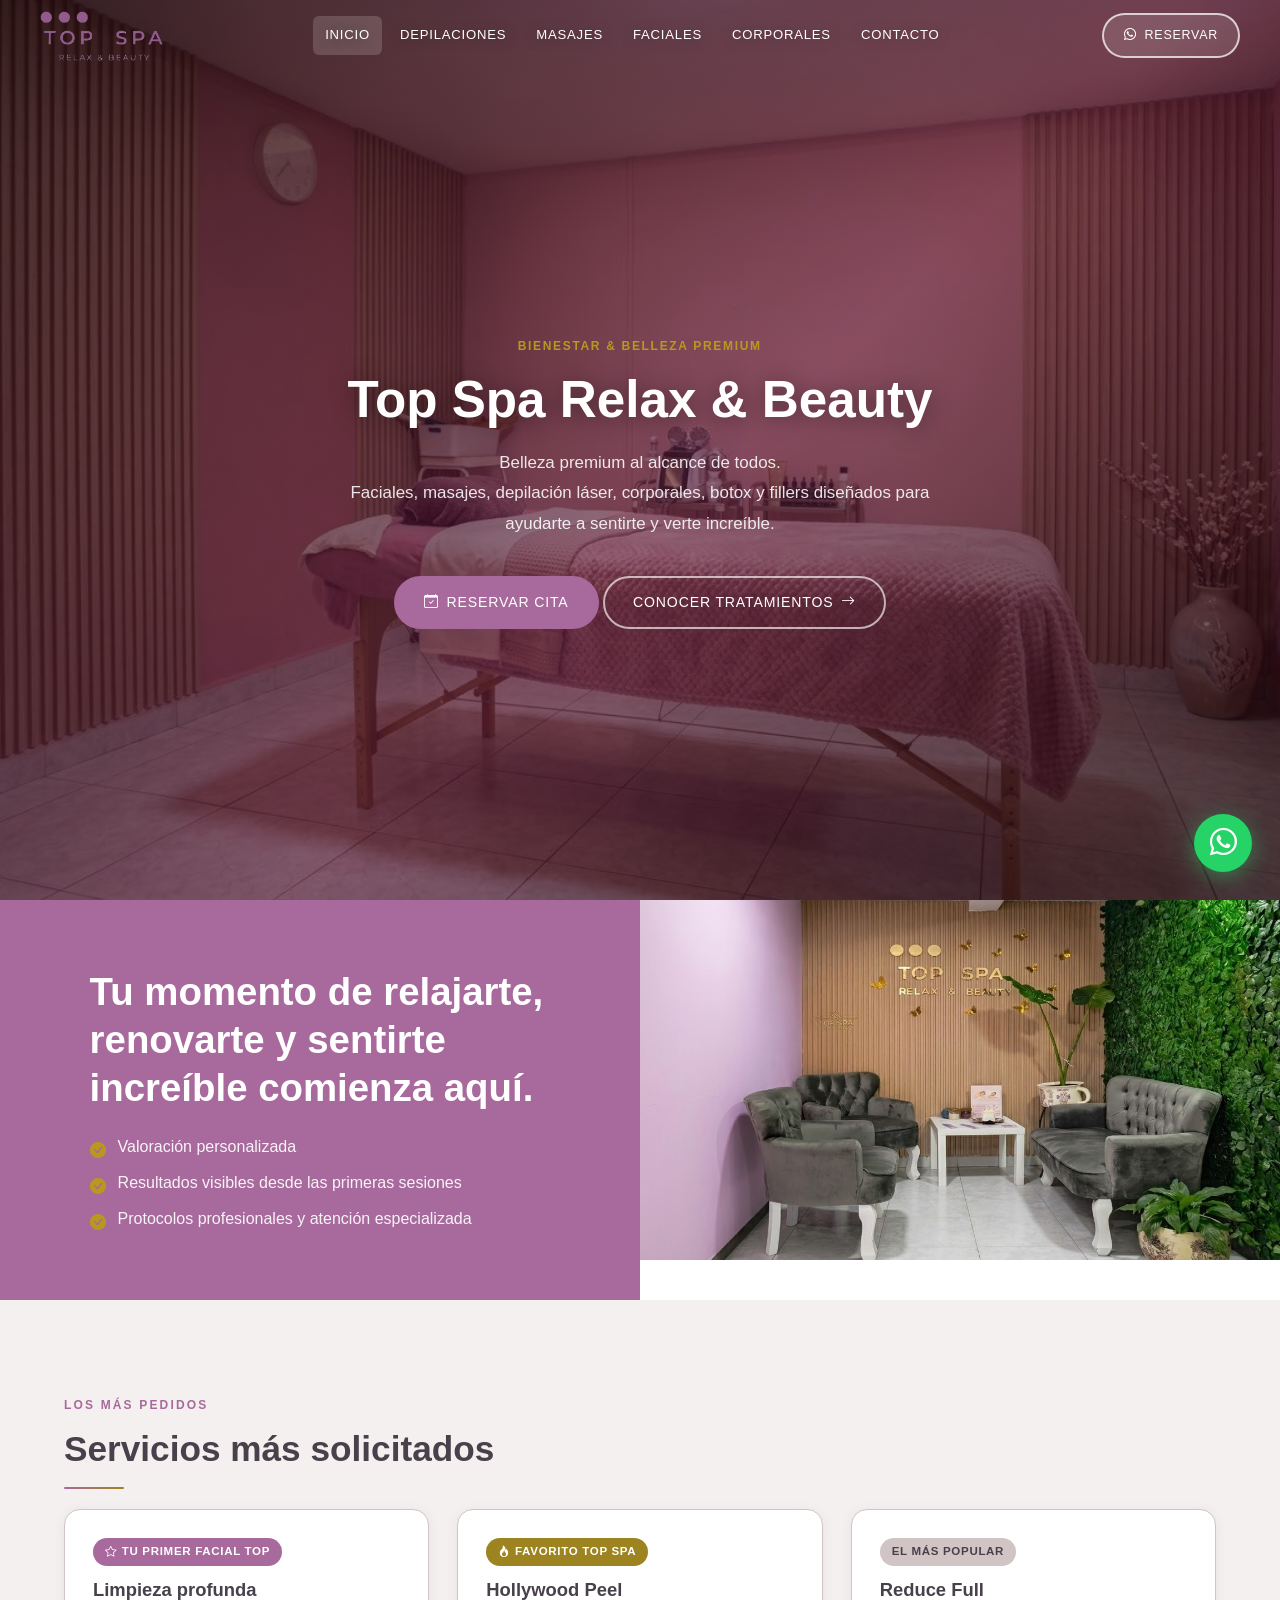
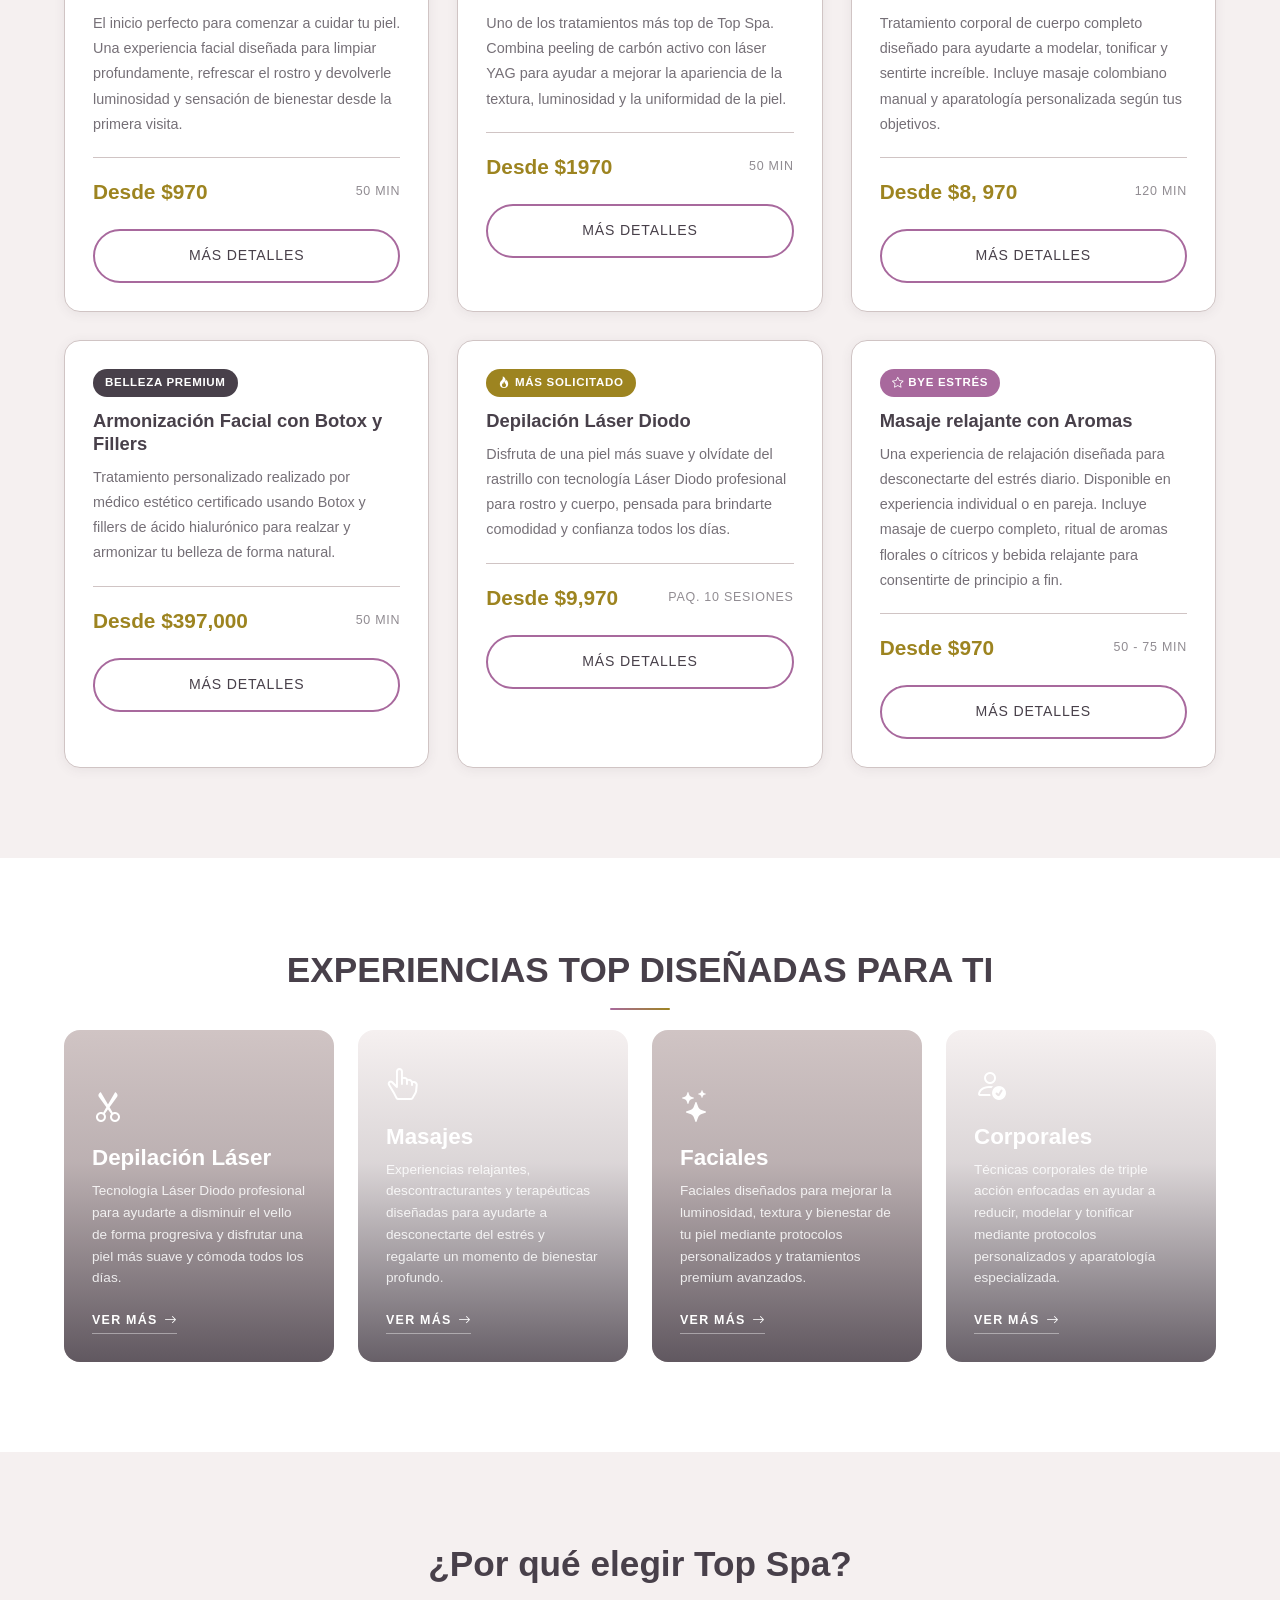
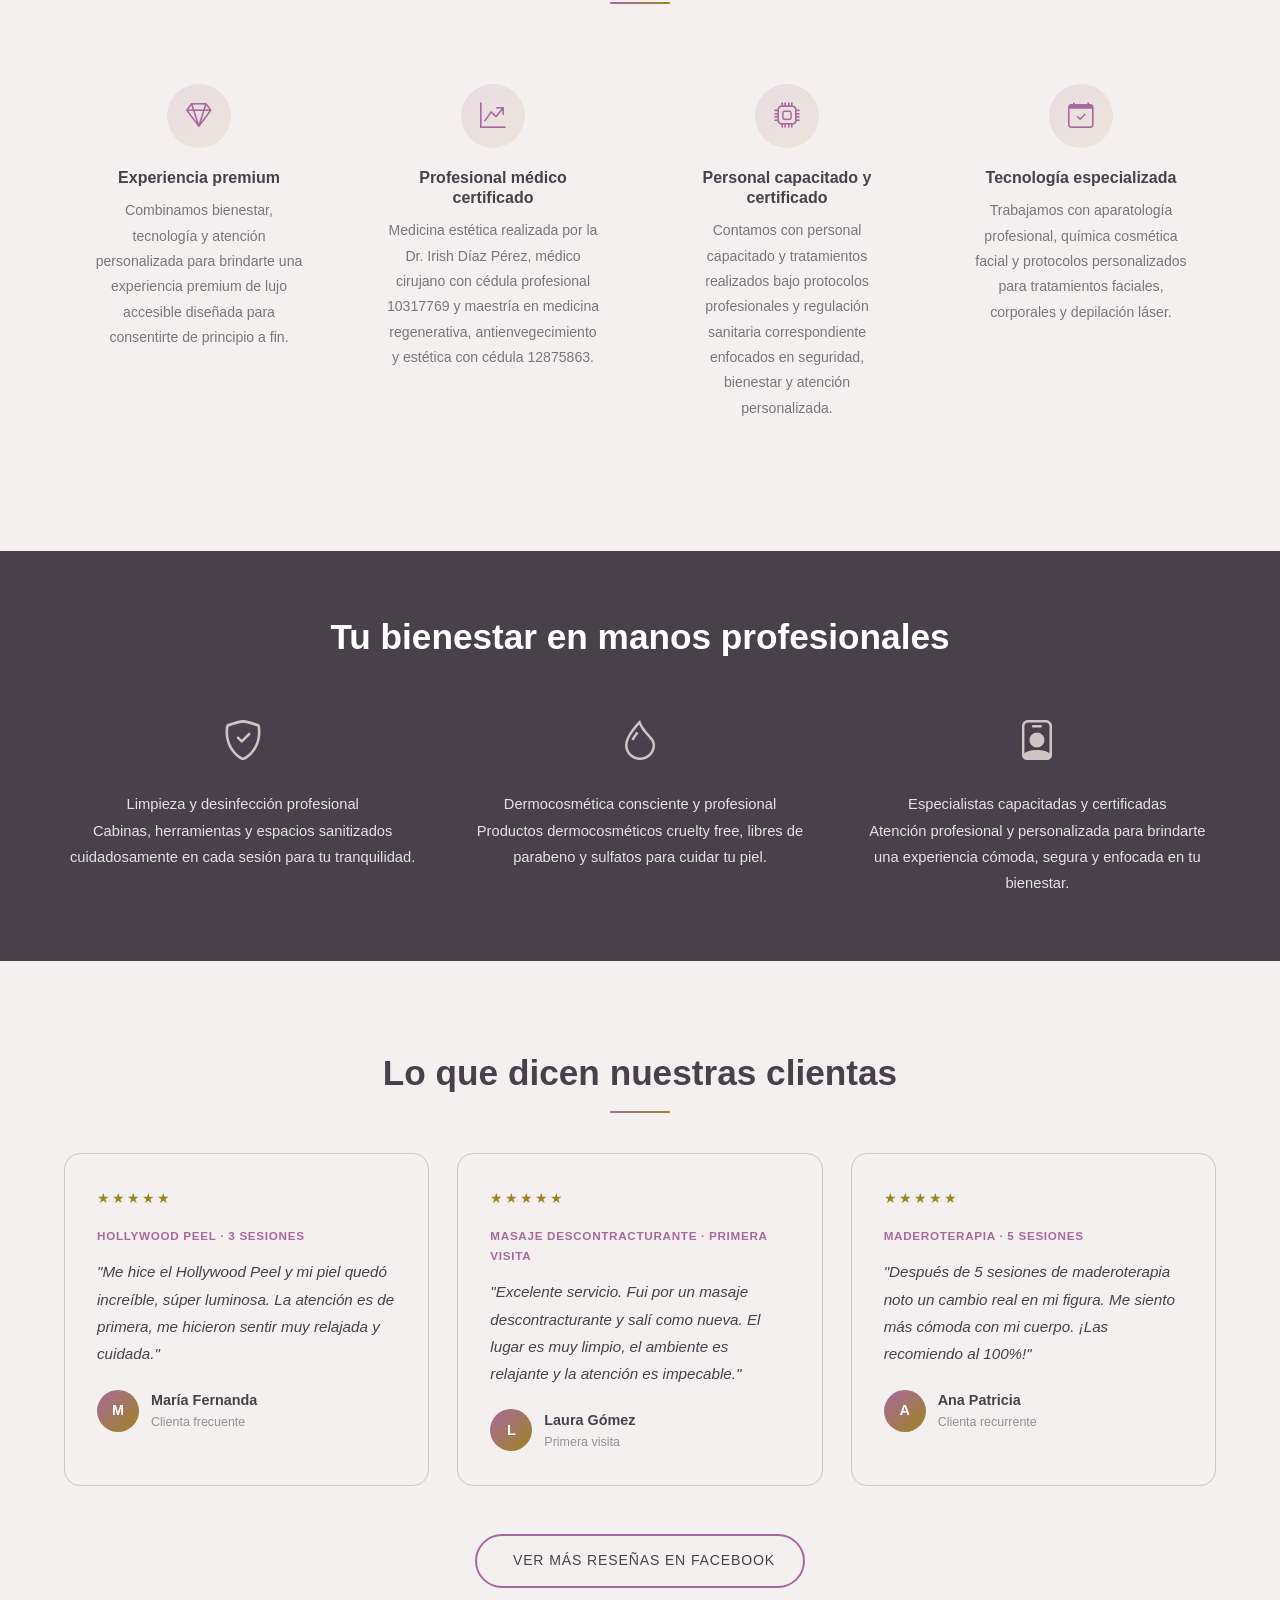
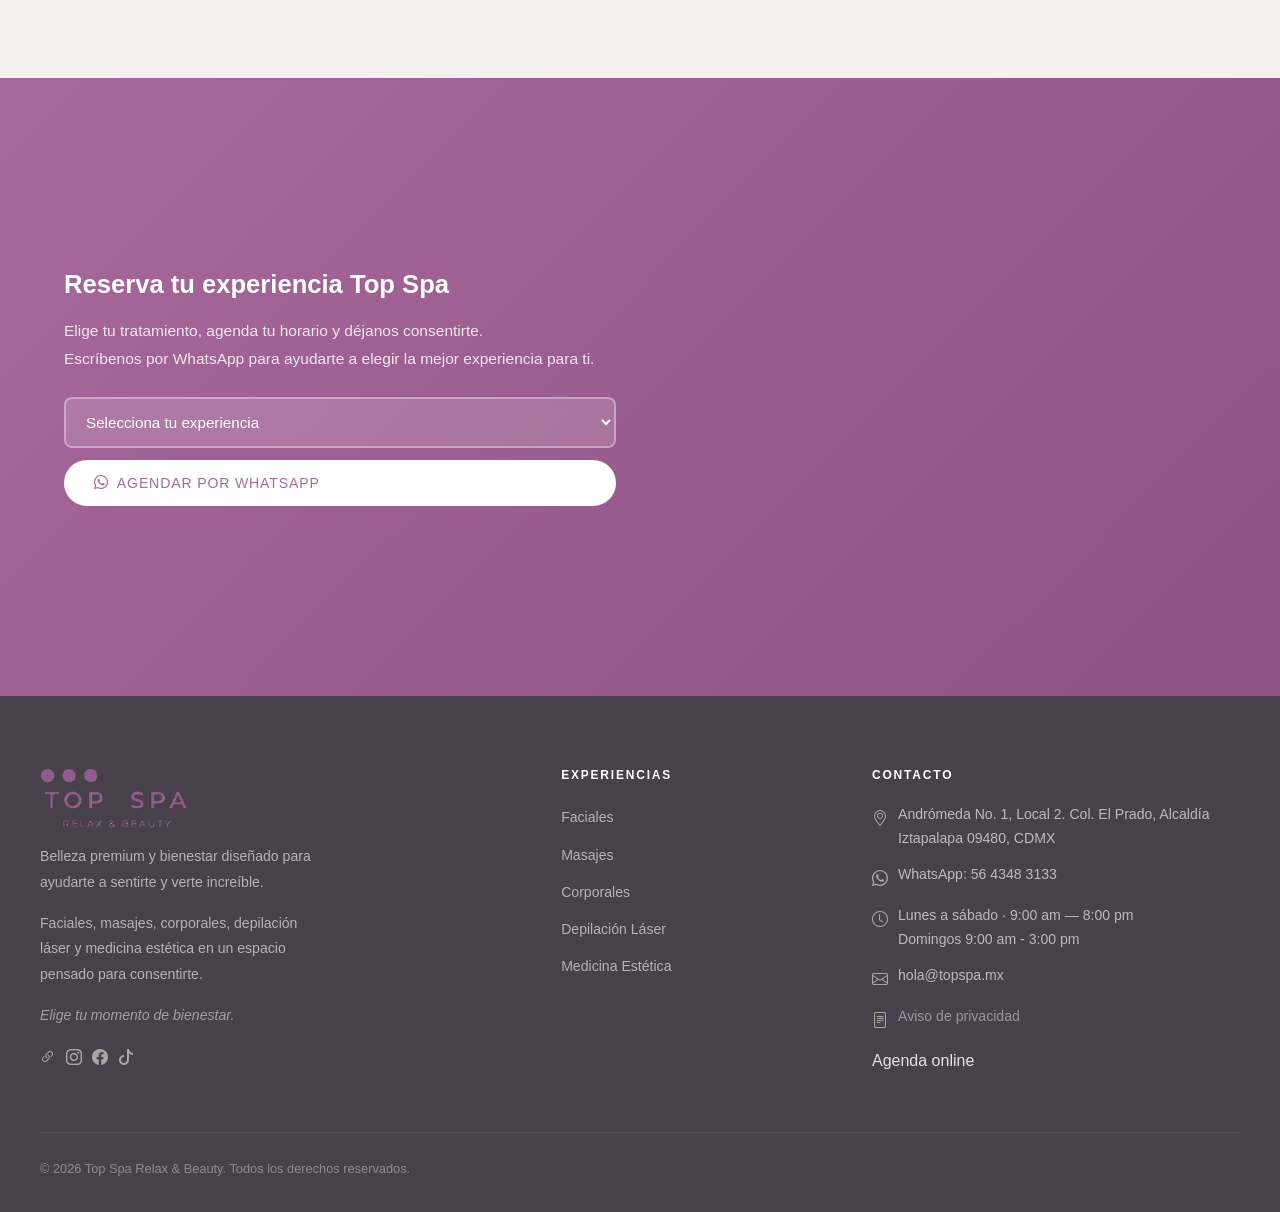
==== commit 1ac74c86: "ft Botón de reseñas en facebook" ====
--- a/index.html
+++ b/index.html
@@ -344,7 +344,12 @@
             </div>
           </div>
         </div>
-
+        
+      </div>
+      <div class="reveal" style="text-align: center; margin-top: 3rem;">
+        <a href="https://www.facebook.com/TopSpaRelaxBeauty/reviews" target="_blank" class="btn btn-secondary">
+          <i class="fa-brands fa-facebook" style="color: #1877F2;"></i> Ver más reseñas en Facebook
+        </a>
       </div>
     </div>
   </section>
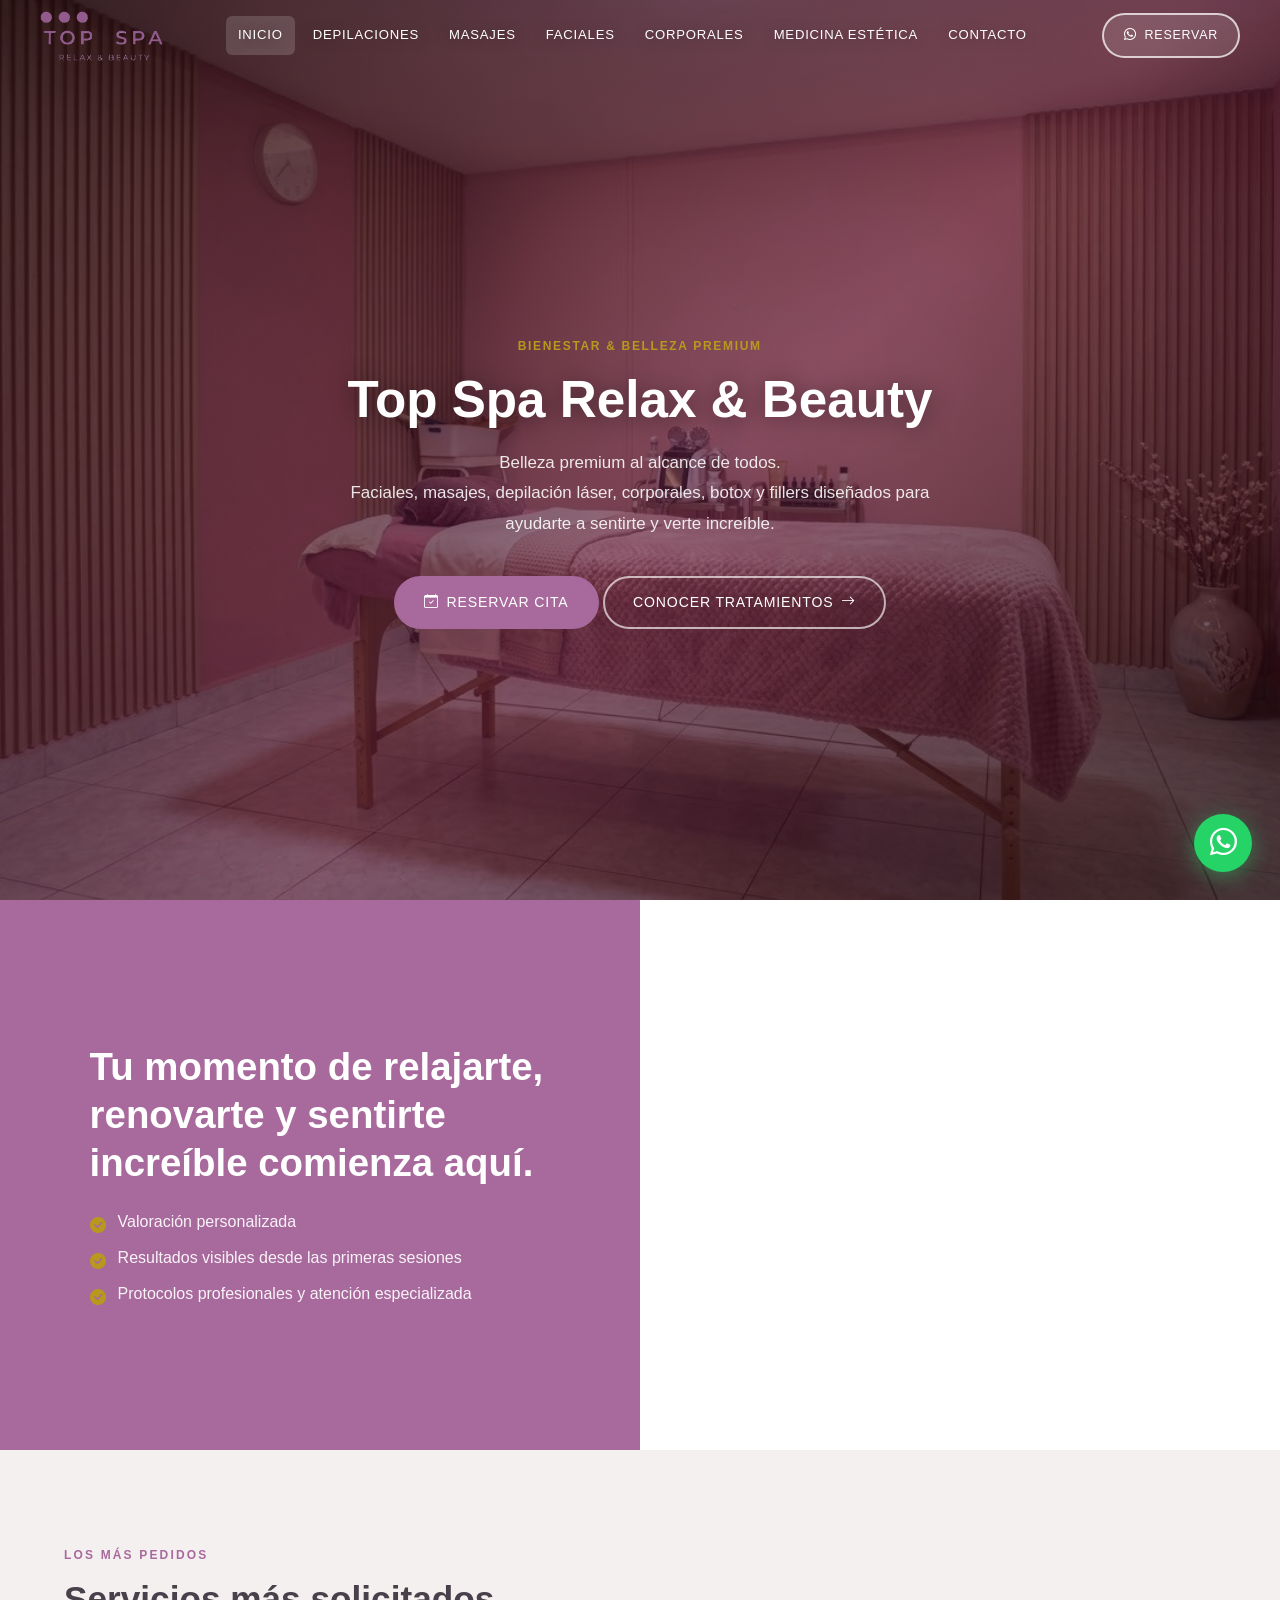
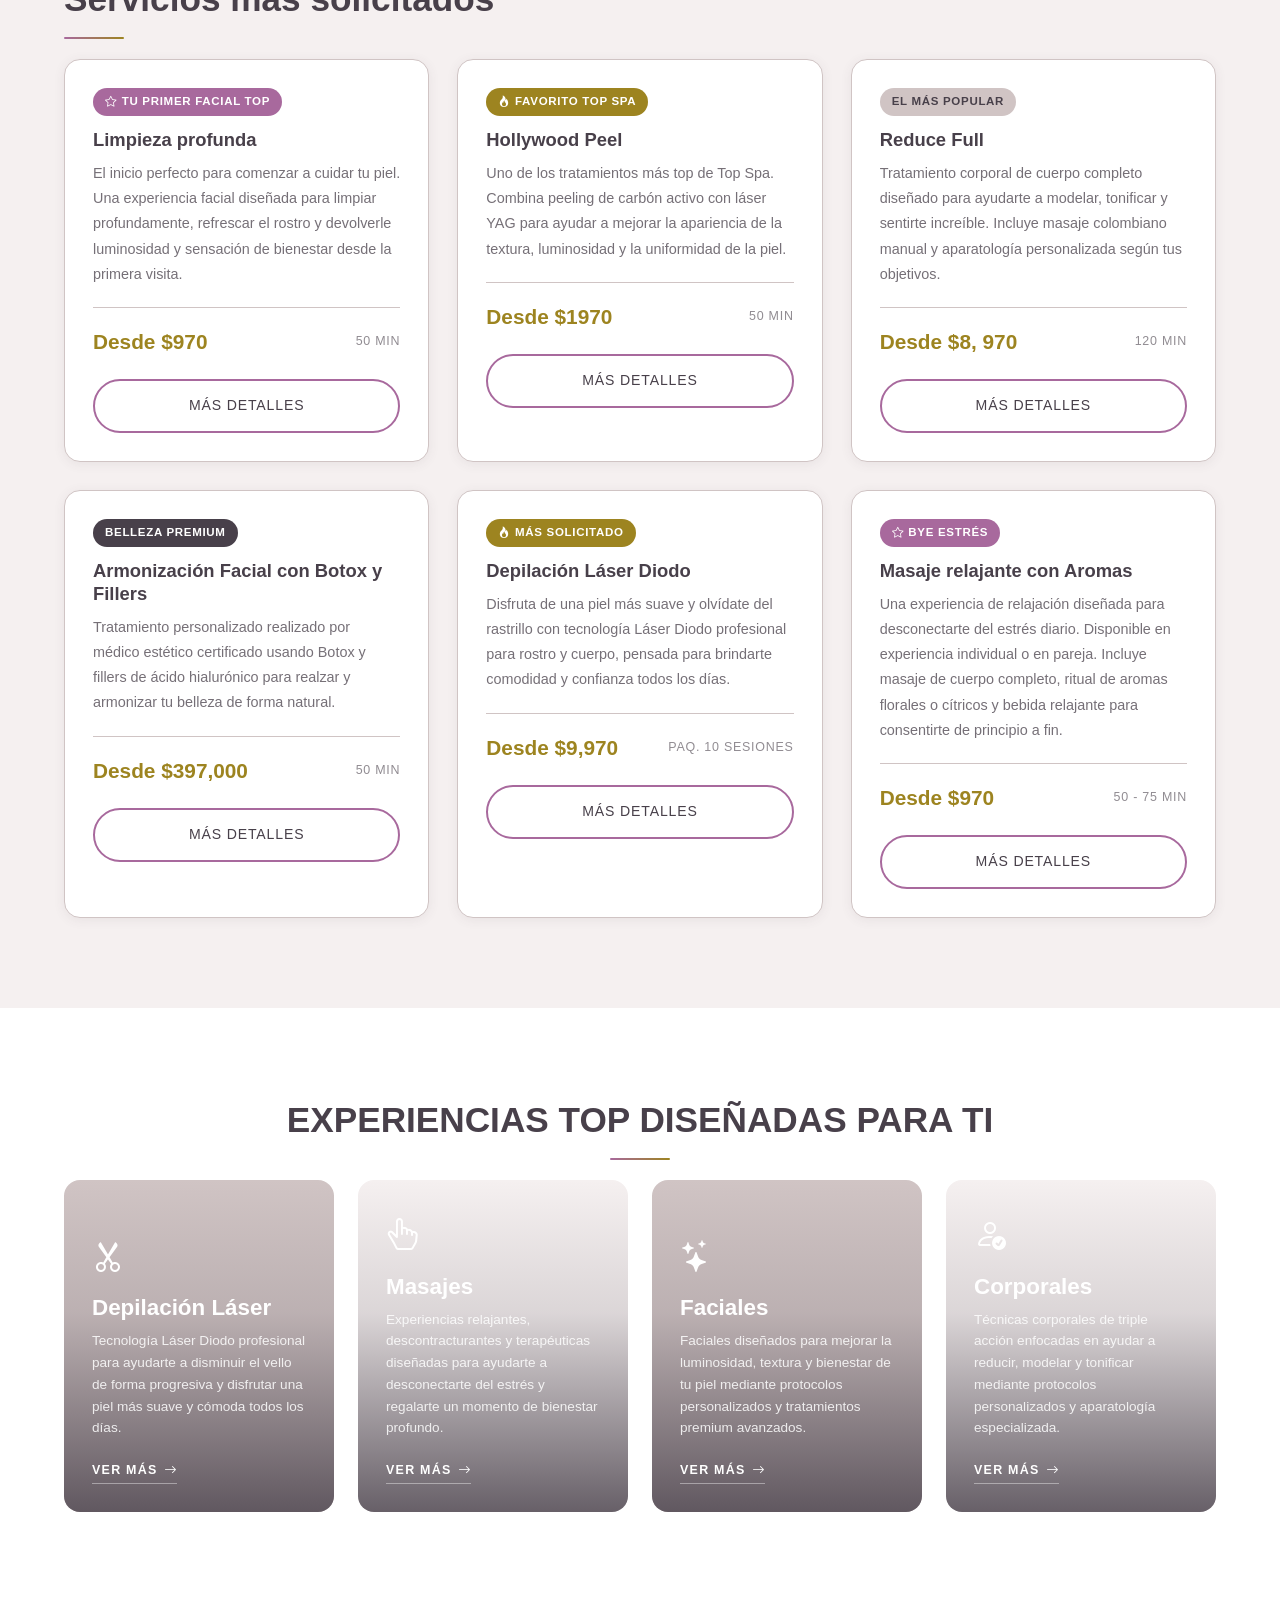
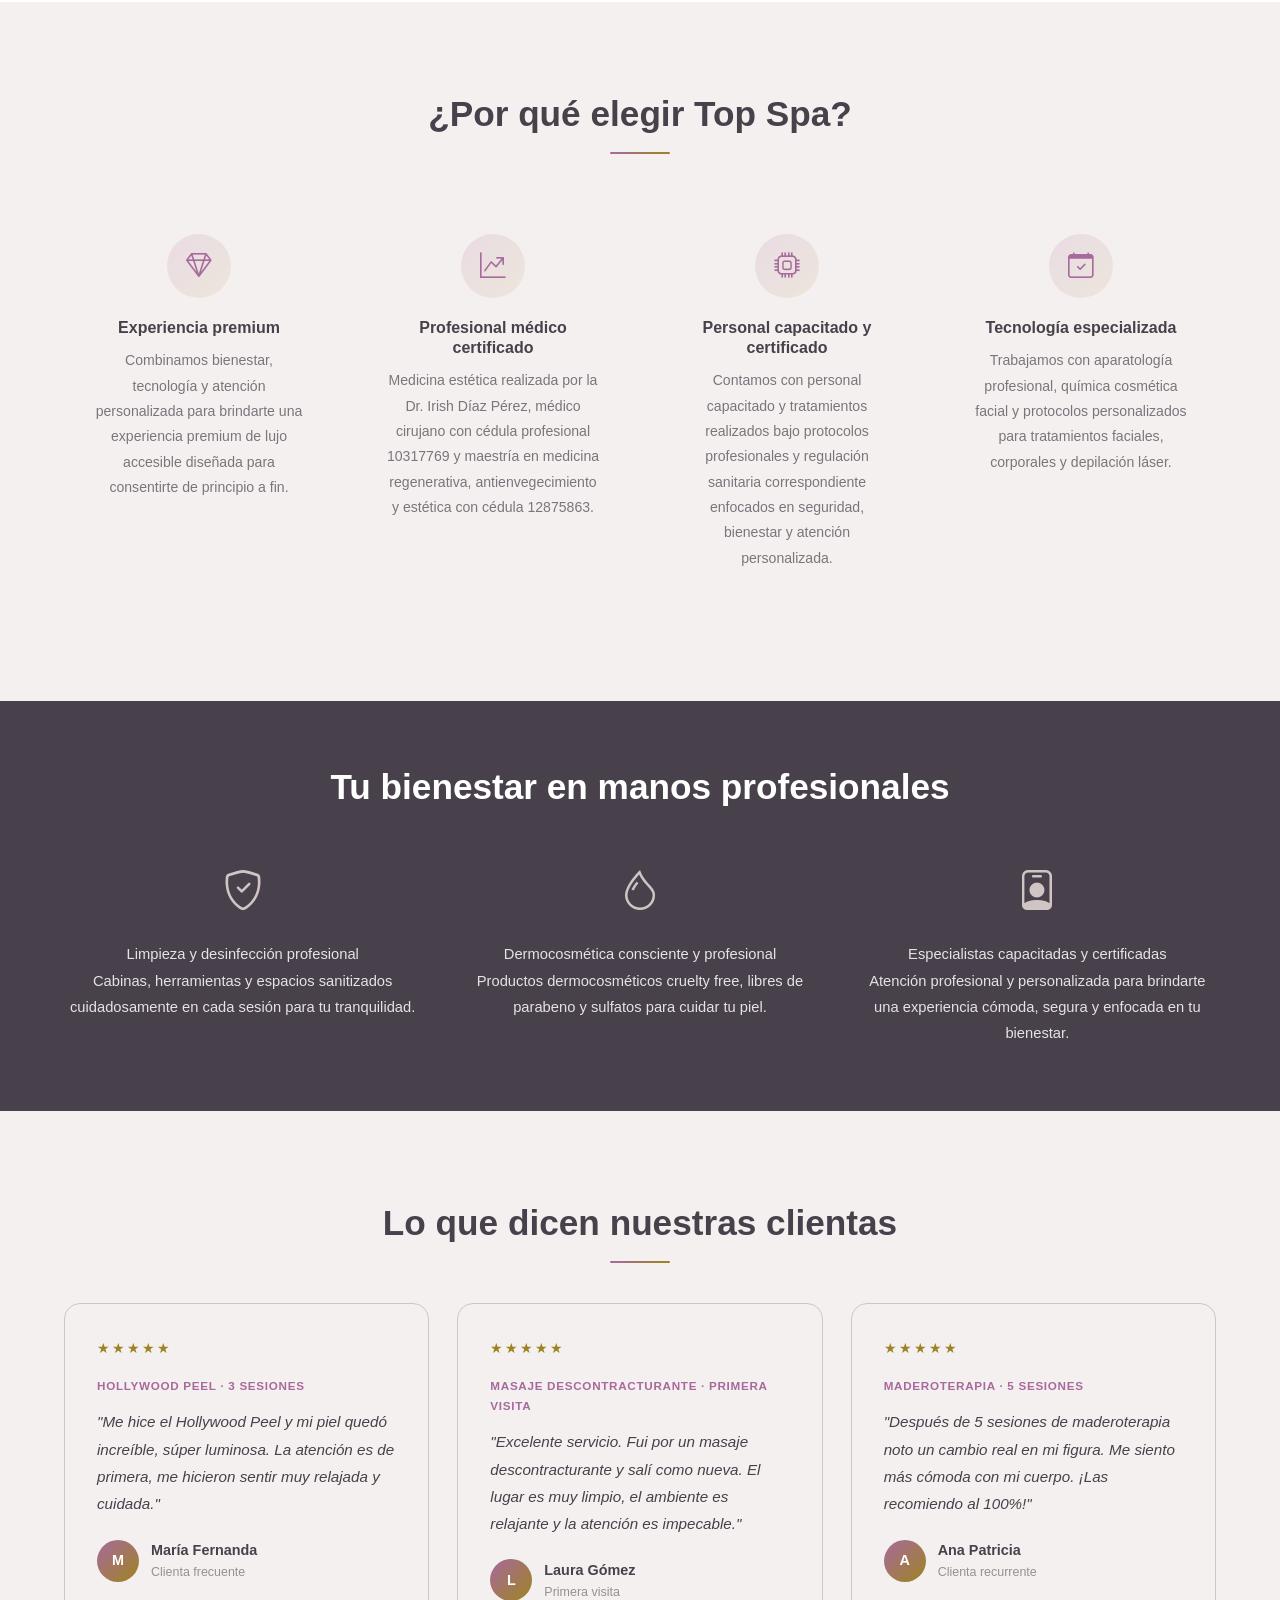
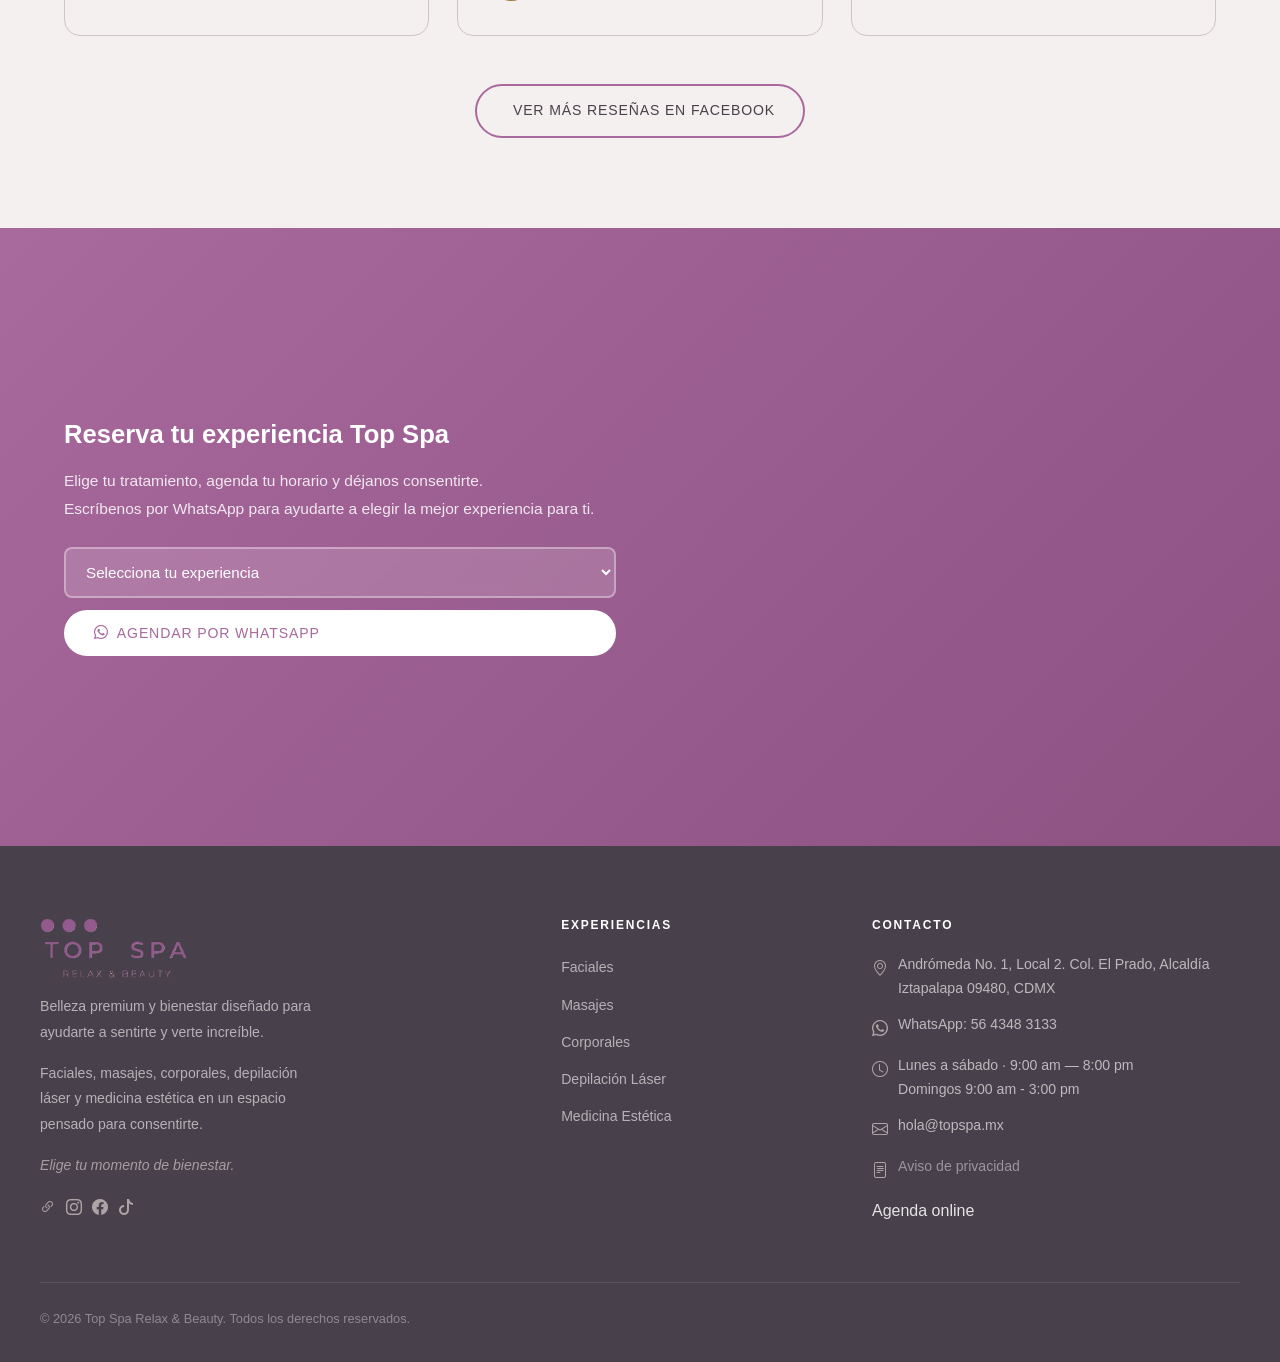
==== commit abeae8f9: "fx Correcion de headers y footers" ====
--- a/index.html
+++ b/index.html
@@ -22,6 +22,7 @@
         <a href="./pages/masajes.html">Masajes</a>
         <a href="./pages/faciales.html">Faciales</a>
         <a href="./pages/corporales.html">Corporales</a>
+        <a href="./pages/medicina-estetica.html" >Medicina Estética</a>
         <a href="#contacto">Contacto</a>
       </div>
       <div class="navbar-actions">
@@ -40,6 +41,7 @@
     <a href="./pages/masajes.html">Masajes</a>
     <a href="./pages/faciales.html">Faciales</a>
     <a href="./pages/corporales.html">Corporales</a>
+    <a href="./pages/medicina-estetica.html" >Medicina Estética</a>
     <a href="#contacto">Contacto</a>
     <a href="https://wa.me/525643483133" class="btn btn-primary" target="_blank" rel="noopener"><i class="bi bi-whatsapp"></i> Reservar por WhatsApp</a>
   </div>
@@ -88,7 +90,6 @@
         <div class="divider divider-left"></div>
       </div>
       <div class="grid-3 reveal reveal-delay-1">
-
 
         <div class="card">
           <div class="card-body">
--- a/css/styles.css
+++ b/css/styles.css
@@ -737,7 +737,7 @@
 .relax-moment-section {
   display: grid;
   grid-template-columns: minmax(0, 1fr) minmax(0, 1fr);
-  min-height: 400px;
+  min-height: 550px;
   background: var(--white);
 }
 .relax-moment-copy {
@@ -774,12 +774,16 @@
   margin-top: 4px;
 }
 .relax-moment-image {
-  min-height: 400px;
-  background-image: url('../assets/images/recepcion_1.jpeg');
-  background-size: cover;
-  background-position: center 50%;
-  background-repeat: no-repeat;
+  min-height: 550px;
   will-change: background-position-y;
+}
+
+.relax-moment-image img{
+  min-height: 550px;
+  /* max-height: 100%; */
+  width: 100%;
+  vertical-align: center;
+  object-fit:cover;
 }
 
 /* ---------- Reveal left (slide from left) ---------- */
@@ -897,4 +901,4 @@
   .cta-btns { flex-direction: column; align-items: center; }
   .hero-microcopy { flex-direction: column; gap: 6px; align-items: center; }
   .hero-benefits { flex-direction: column; align-items: center; gap: 8px; }
-}
+}
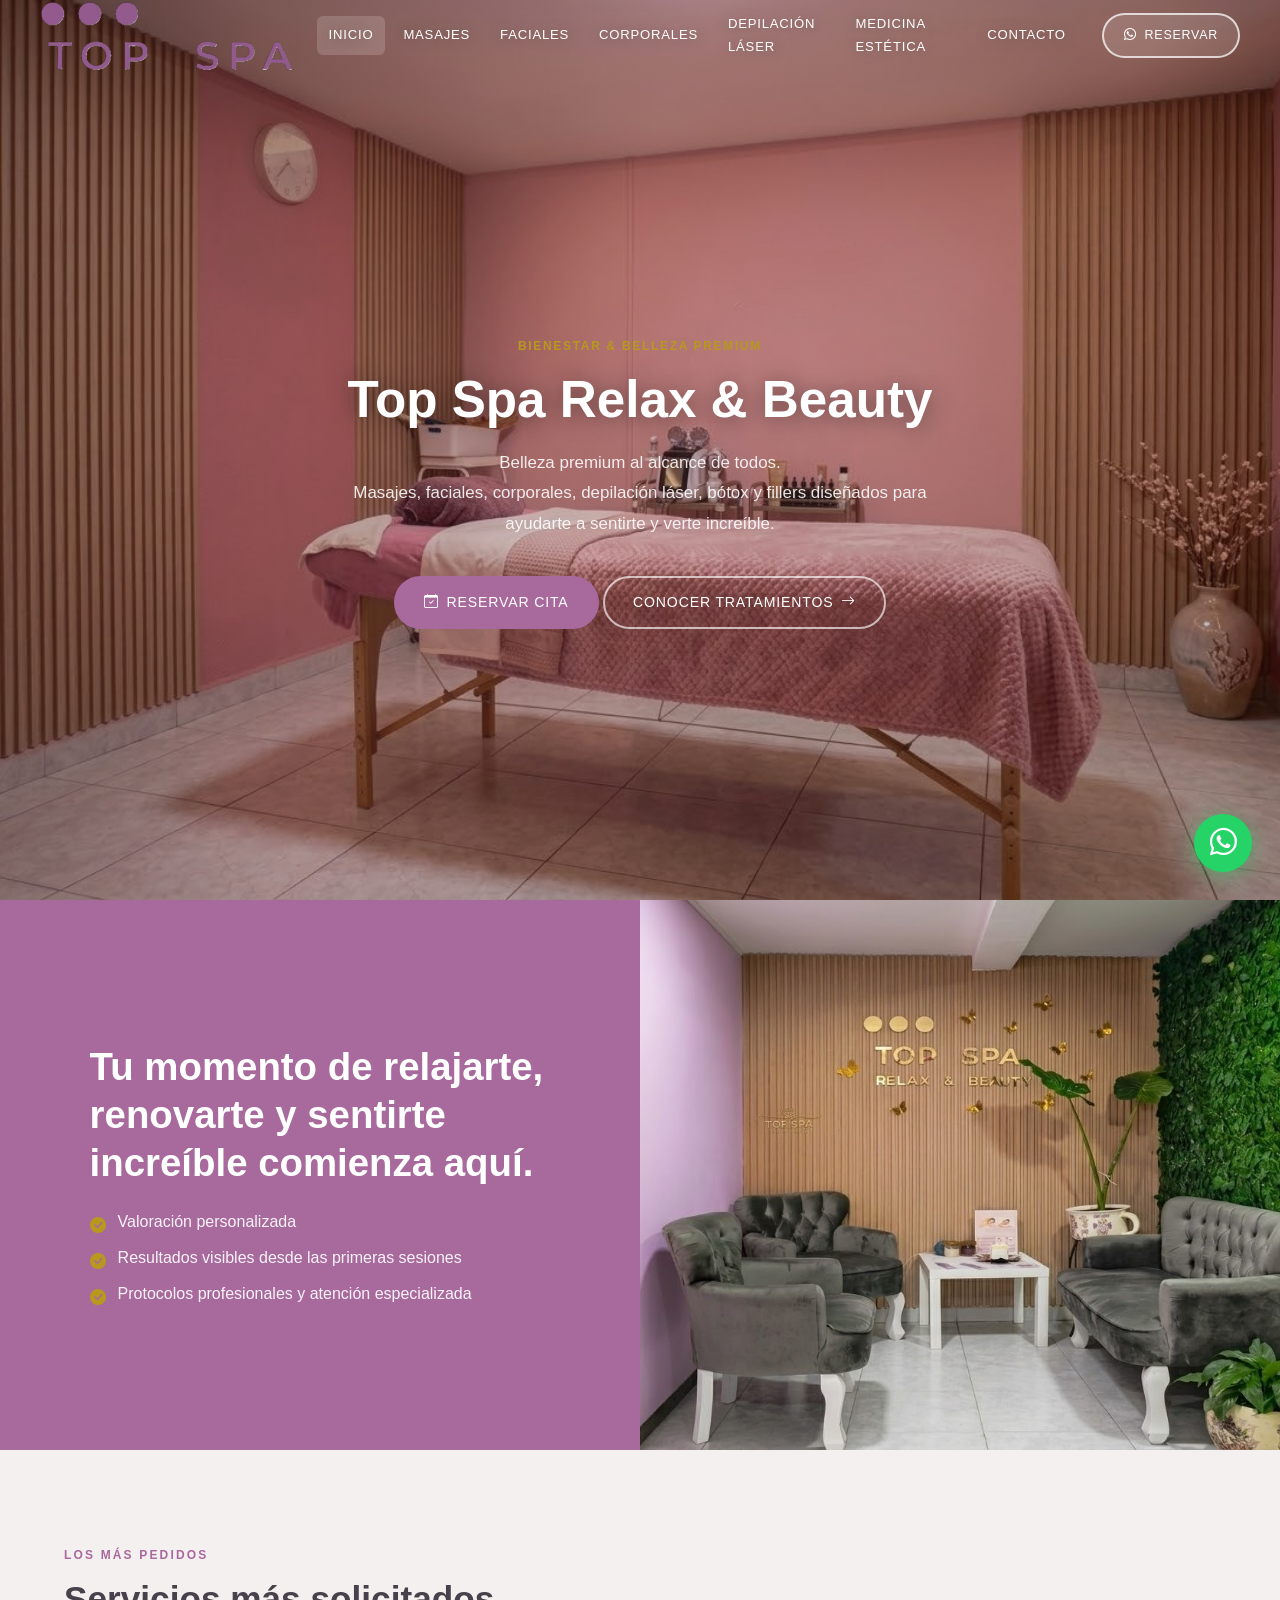
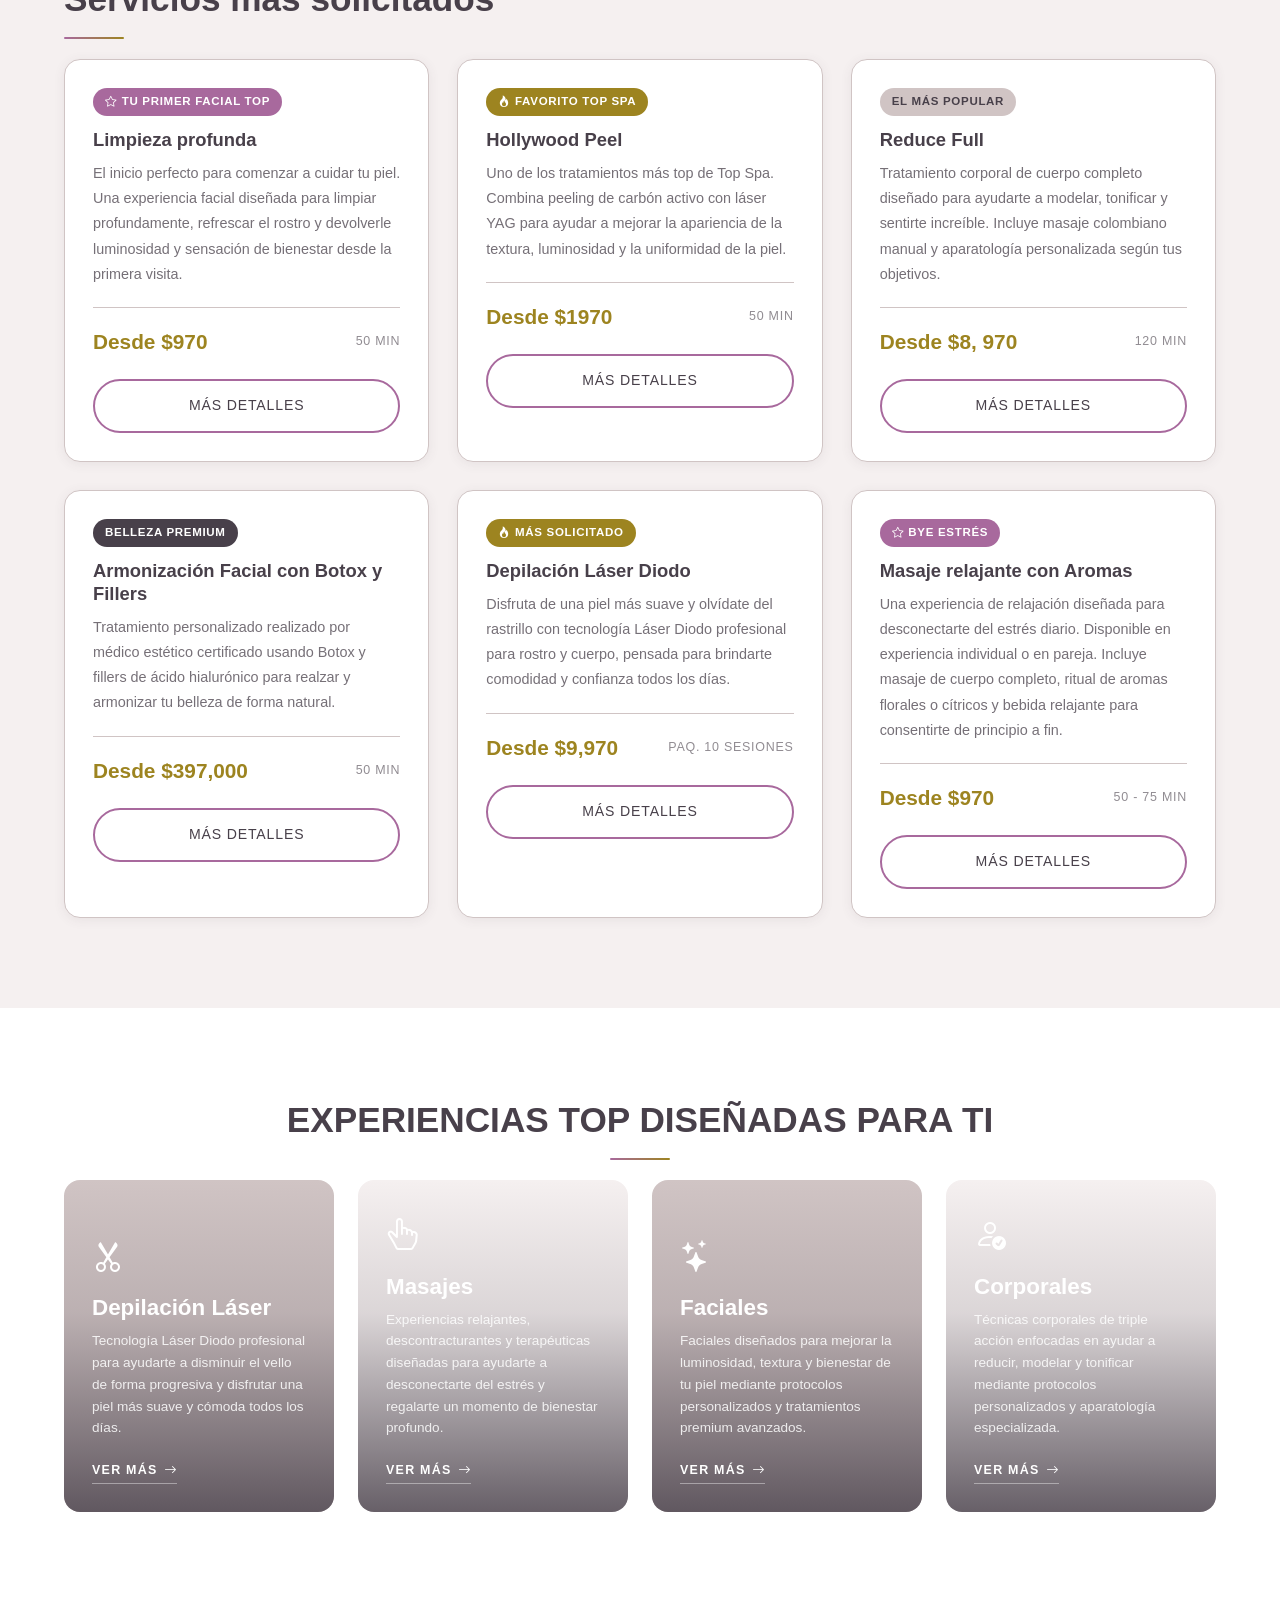
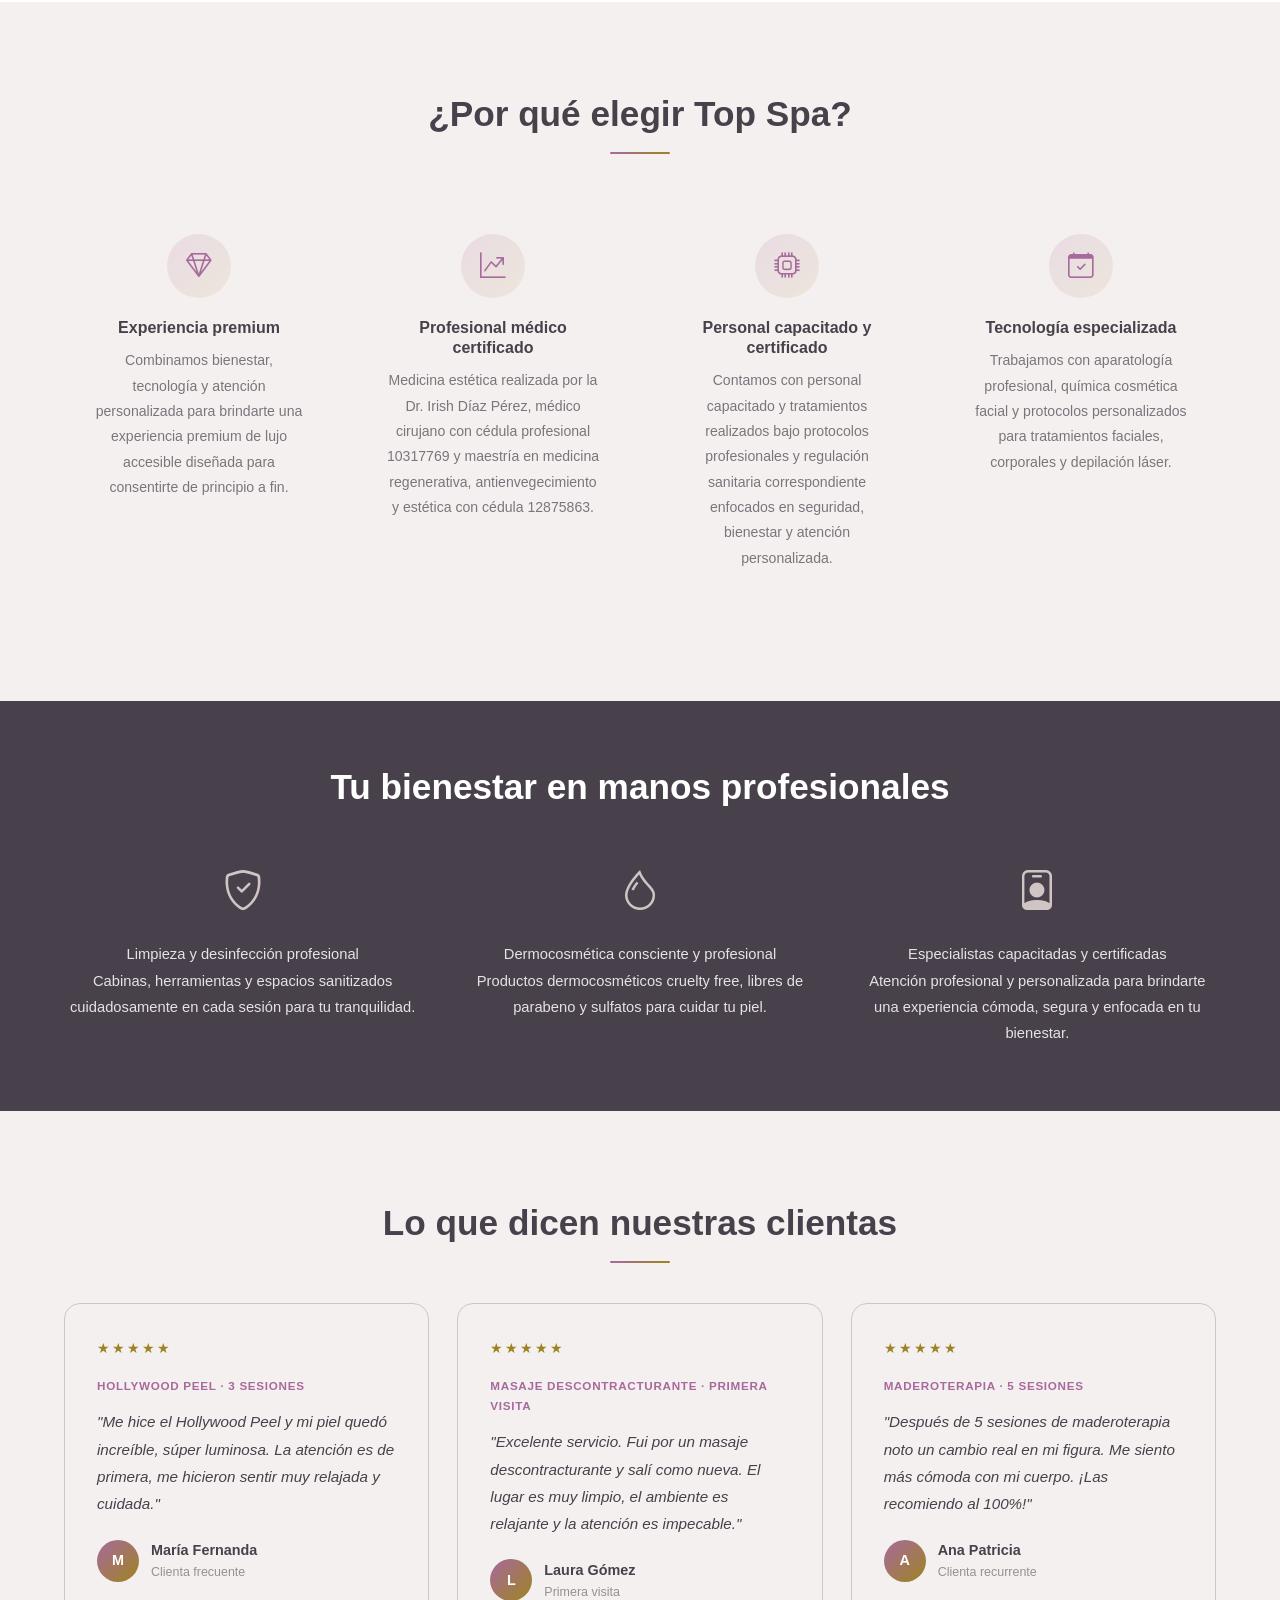
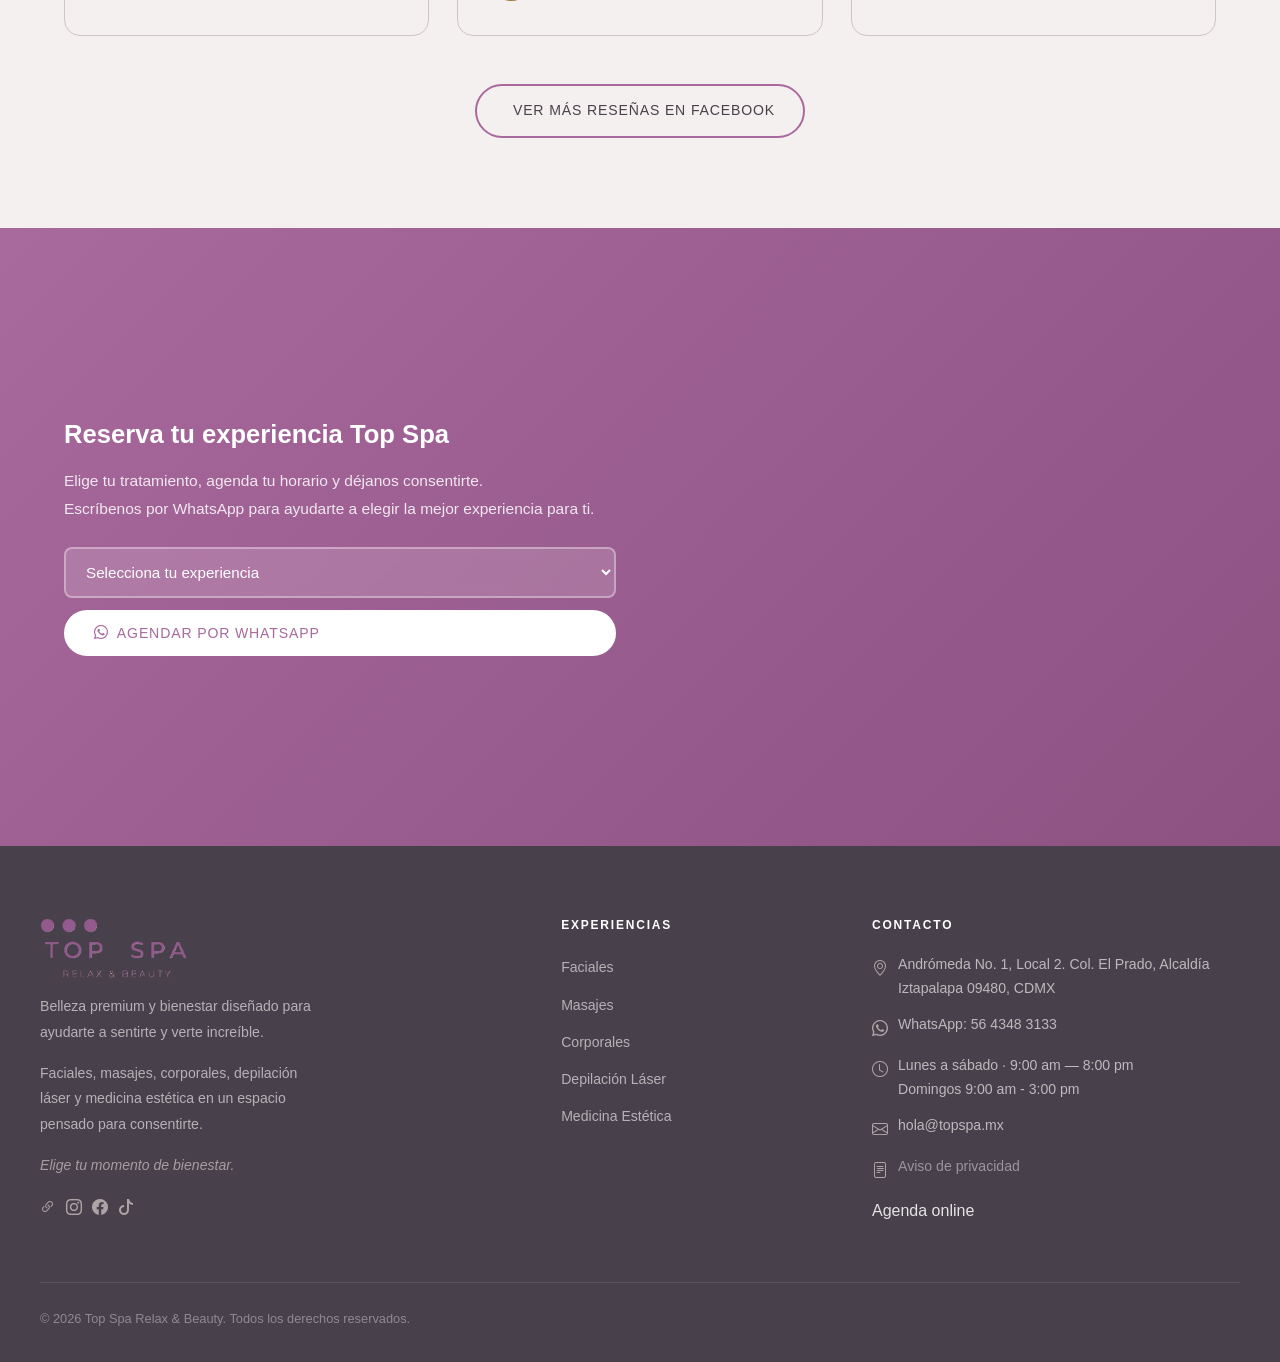
==== commit 02a21b3f: "fx Acomodar elementos de navbar, corregir capa de opacidad" ====
--- a/index.html
+++ b/index.html
@@ -14,14 +14,14 @@
   <nav class="navbar nav-over-hero" id="navbar">
     <div class="navbar-inner">
       <a href="index.html" class="navbar-logo">
-        <img src="./assets/images/logo topspa_oficial.PNG" alt="Top Spa Logo">
+        <img src="./assets/images/logo topspa_oficial_2.PNG" alt="Top Spa Logo">
       </a>
       <div class="navbar-nav">
         <a href="index.html" class="active">Inicio</a>
-        <a href="./pages/depilaciones.html">Depilaciones</a>
         <a href="./pages/masajes.html">Masajes</a>
         <a href="./pages/faciales.html">Faciales</a>
         <a href="./pages/corporales.html">Corporales</a>
+        <a href="./pages/depilaciones.html">Depilación láser</a>
         <a href="./pages/medicina-estetica.html" >Medicina Estética</a>
         <a href="#contacto">Contacto</a>
       </div>
@@ -37,13 +37,14 @@
   <!-- Mobile Nav -->
   <div class="mobile-nav" id="mobileNav">
    
-    <a href="./pages/depilaciones.html">Depilaciones</a>
+    <a href="./pages/depilaciones.html">Depilación Láser</a>
     <a href="./pages/masajes.html">Masajes</a>
     <a href="./pages/faciales.html">Faciales</a>
     <a href="./pages/corporales.html">Corporales</a>
+    <a href="./pages/depilaciones.html">Depilación Láser</a>
     <a href="./pages/medicina-estetica.html" >Medicina Estética</a>
     <a href="#contacto">Contacto</a>
-    <a href="https://wa.me/525643483133" class="btn btn-primary" target="_blank" rel="noopener"><i class="bi bi-whatsapp"></i> Reservar por WhatsApp</a>
+    <a href="https://wa.me/525643483133" class="btn btn-primary btn-reserva" target="_blank" rel="noopener"><i class="bi bi-whatsapp"></i> Reservar por WhatsApp</a>
   </div>
 
   <!-- Hero -->
@@ -52,7 +53,7 @@
     <div class="container home-hero-content">
       <span class="section-label hero-eyebrow">Bienestar & Belleza Premium</span>
       <h1 class="hero-main-title">Top Spa Relax & Beauty</h1>
-      <p class="hero-main-desc">Belleza premium al alcance de todos. <br> Faciales, masajes, depilación láser, corporales, botox y fillers diseñados para ayudarte a sentirte y verte increíble.</p>
+      <p class="hero-main-desc">Belleza premium al alcance de todos. <br> Masajes, faciales, corporales, depilación láser, bótox y fillers diseñados para ayudarte a sentirte y verte increíble.</p>
       <div class="cta-btns hero-cta">
         <a href="#contacto" class="btn btn-primary"><i class="bi bi-calendar-check"></i> Reservar cita</a>
         <a href="#servicios" class="btn btn-outline-white">Conocer tratamientos <i class="bi bi-arrow-right"></i></a>
@@ -78,7 +79,9 @@
         <li class="reveal-left reveal-delay-3"><i class="bi bi-check-circle-fill"></i> Protocolos profesionales y atención especializada</li>
       </ul>
     </div>
-    <div class="relax-moment-image" id="relaxParallax" role="img" aria-label="Sala de espera de Top Spa"></div>
+    <div class="relax-moment-image" id="relaxParallax" role="img" aria-label="Sala de espera de Top Spa">
+      <img src="assets\images\recepcion_1.jpeg" alt="">
+    </div>
   </section>
 
   <!-- Servicios más solicitados -->
--- a/css/styles.css
+++ b/css/styles.css
@@ -83,6 +83,19 @@
   transform: translateY(-2px);
   box-shadow: 0 8px 24px rgba(168,105,157,0.35);
 }
+.btn-reserva {
+  padding: 16px 30px;
+  font-size: 0.95rem;
+  box-shadow: 0 6px 18px rgba(168,105,157,0.28);
+  animation: reserva-pulse 2.4s ease-in-out infinite;
+}
+.btn-reserva:hover { animation: none; }
+@keyframes reserva-pulse {
+  50% { box-shadow: 0 8px 26px rgba(168,105,157,0.48); }
+}
+@media (prefers-reduced-motion: reduce) {
+  .btn-reserva { animation: none; }
+}
 .btn-secondary {
   background: transparent;
   color: var(--charcoal);
@@ -214,7 +227,7 @@
   display: flex; align-items: center; gap: 12px;
   flex-shrink: 0;
 }
-.navbar-logo img { height: 50px; width: auto; }
+.navbar-logo img { height: 70px; width: auto; }
 .navbar-logo-text {
   display: flex; flex-direction: column; line-height: 1.1;
 }
@@ -662,11 +675,12 @@
   position: absolute;
   inset: 0;
   background: linear-gradient(
-    135deg,
-    rgba(25,8,18,0.72) 0%,
-    rgba(80,25,65,0.55) 55%,
-    rgba(18,4,12,0.68) 100%
+    115deg,
+    rgba(38, 22, 33, 0.42) 0%,
+    rgba(108, 62, 96, 0.20) 42%,
+    rgba(18, 4, 12, 0.18) 100%
   );
+  pointer-events: none;
 }
 @keyframes heroBgZoom {
   from { transform: scale(1.09); }
@@ -860,6 +874,68 @@
   border-color: rgba(255,255,255,0.75);
   background: rgba(255,255,255,0.25);
 }
+
+/* ---------- Pricing Columns ---------- */
+.price-col {
+  border-radius: var(--radius-md);
+  box-shadow: var(--shadow-sm);
+  overflow: hidden;
+  border: 1px solid var(--blush);
+  background: var(--white);
+  transition: var(--transition);
+  text-align: center;
+  display: flex;
+  flex-direction: column;
+}
+.price-col:hover {
+  box-shadow: var(--shadow-md);
+  transform: translateY(-4px);
+}
+.price-col-header {
+  padding: 22px 20px;
+  font-size: 0.8rem;
+  font-weight: 700;
+  letter-spacing: 0.16em;
+  text-transform: uppercase;
+  color: var(--white);
+}
+.price-col-ipl .price-col-header { background: var(--rose); }
+.price-col-diodo .price-col-header { background: var(--gold); }
+.price-col-amount {
+  font-size: 2.6rem;
+  font-weight: 700;
+  color: var(--charcoal);
+  padding: 28px 20px 4px;
+  line-height: 1;
+}
+.price-col-sublabel {
+  font-size: 0.72rem;
+  color: var(--charcoal);
+  opacity: 0.5;
+  letter-spacing: 0.1em;
+  text-transform: uppercase;
+  margin-bottom: 20px;
+}
+.price-col-features {
+  padding: 0 24px;
+  margin-bottom: 4px;
+  text-align: left;
+  flex: 1;
+}
+.price-col-features li {
+  font-size: 0.88rem;
+  padding: 10px 0;
+  border-bottom: 1px solid var(--blush-light);
+  display: flex;
+  align-items: center;
+  gap: 8px;
+  color: var(--charcoal);
+}
+.price-col-features li:last-child { border-bottom: none; }
+.price-col-ipl .price-col-features li i { color: var(--rose); font-size: 0.82rem; flex-shrink: 0; }
+.price-col-diodo .price-col-features li i { color: var(--gold); font-size: 0.82rem; flex-shrink: 0; }
+.price-col-cta { padding: 20px 24px 28px; }
+.price-col-cta .btn { width: 100%; justify-content: center; }
 
 /* ---------- Scroll reveal ---------- */
 .reveal { opacity: 0; transform: translateY(28px); transition: opacity 0.65s ease, transform 0.65s ease; }
@@ -901,4 +977,4 @@
   .cta-btns { flex-direction: column; align-items: center; }
   .hero-microcopy { flex-direction: column; gap: 6px; align-items: center; }
   .hero-benefits { flex-direction: column; align-items: center; gap: 8px; }
-}+}
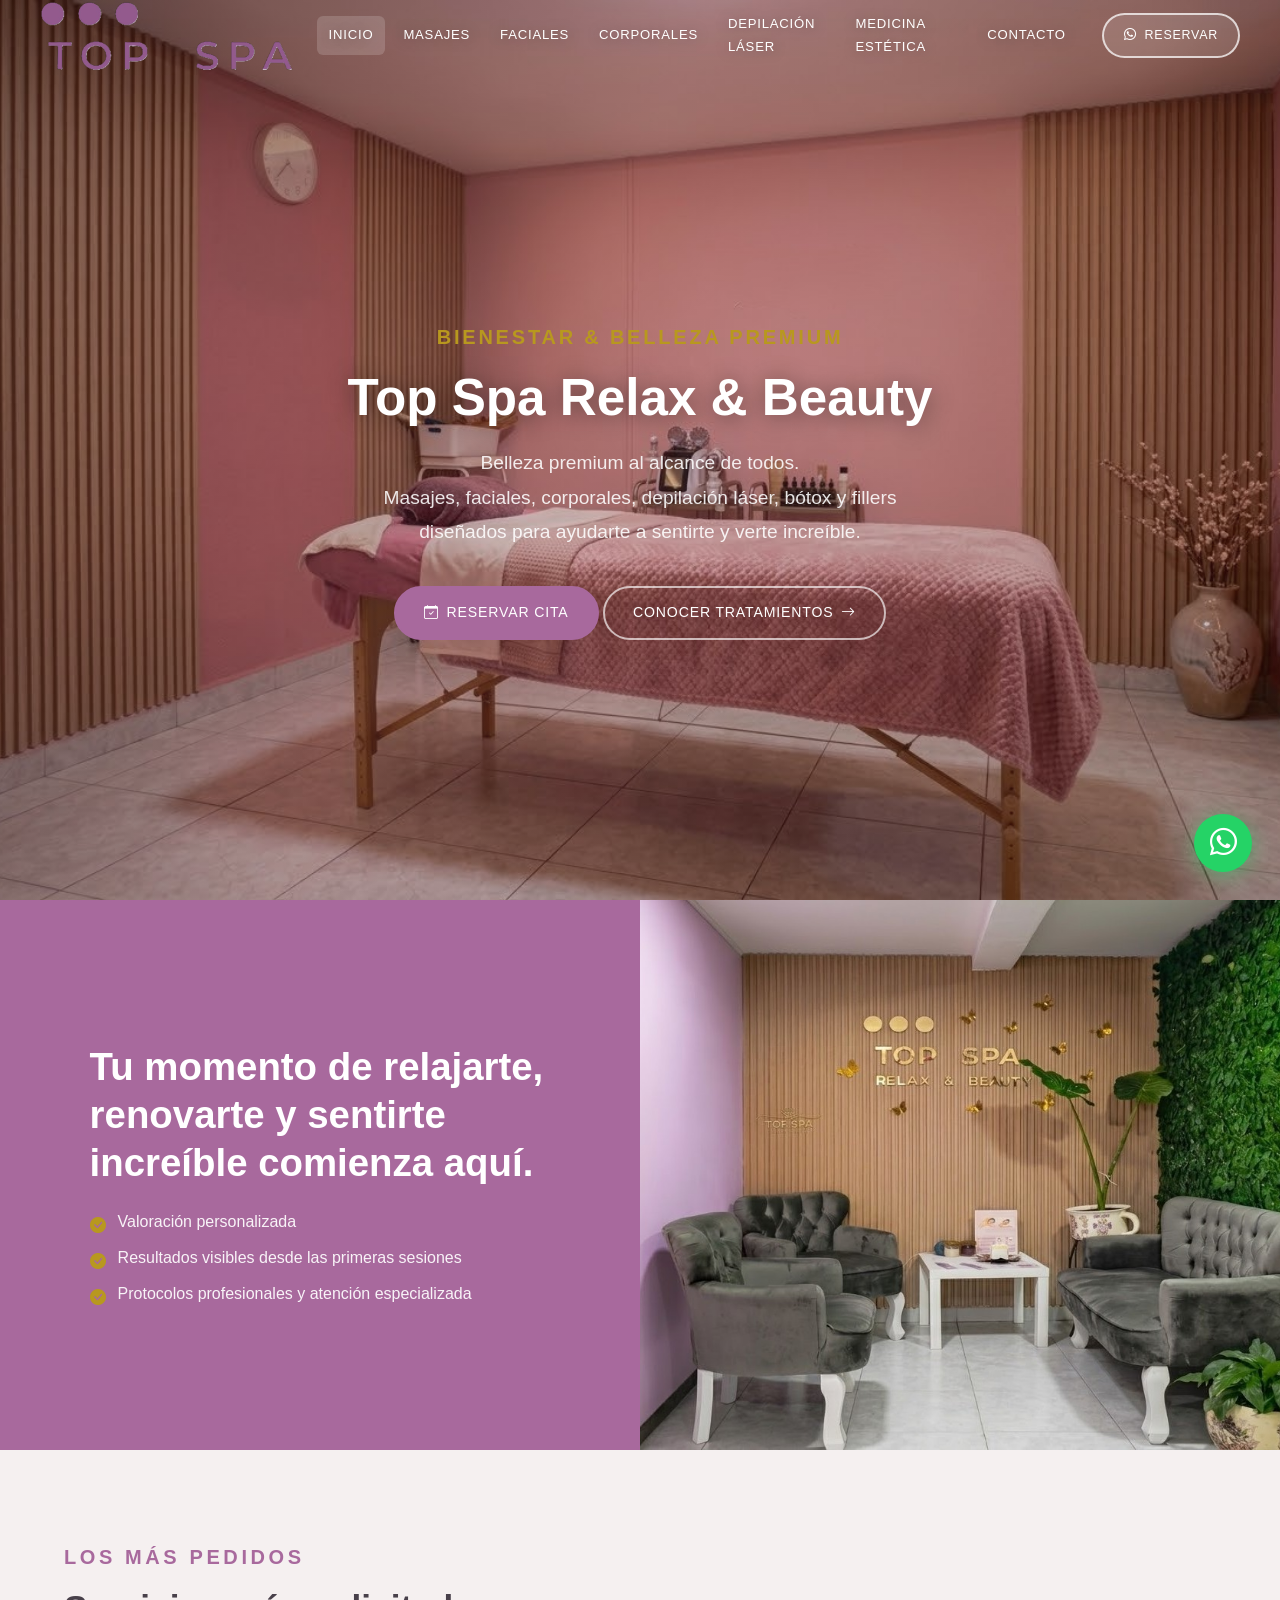
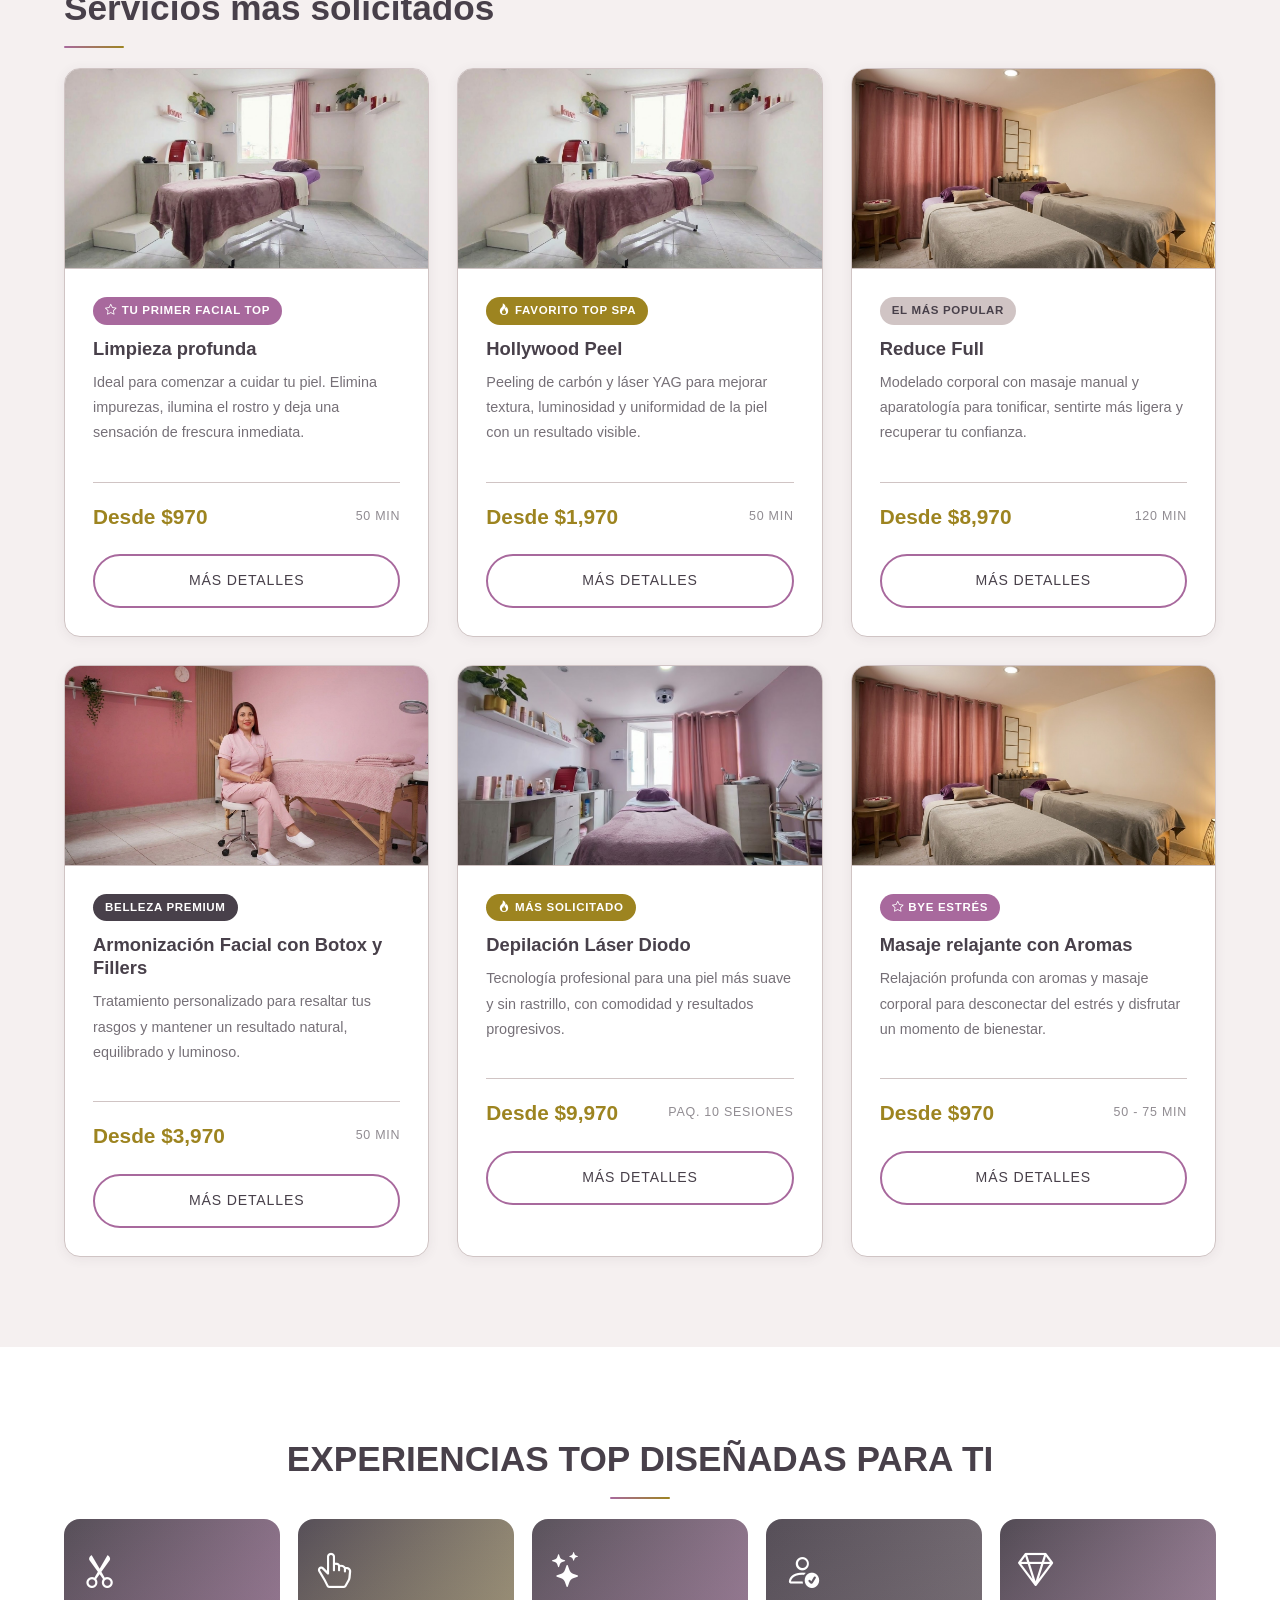
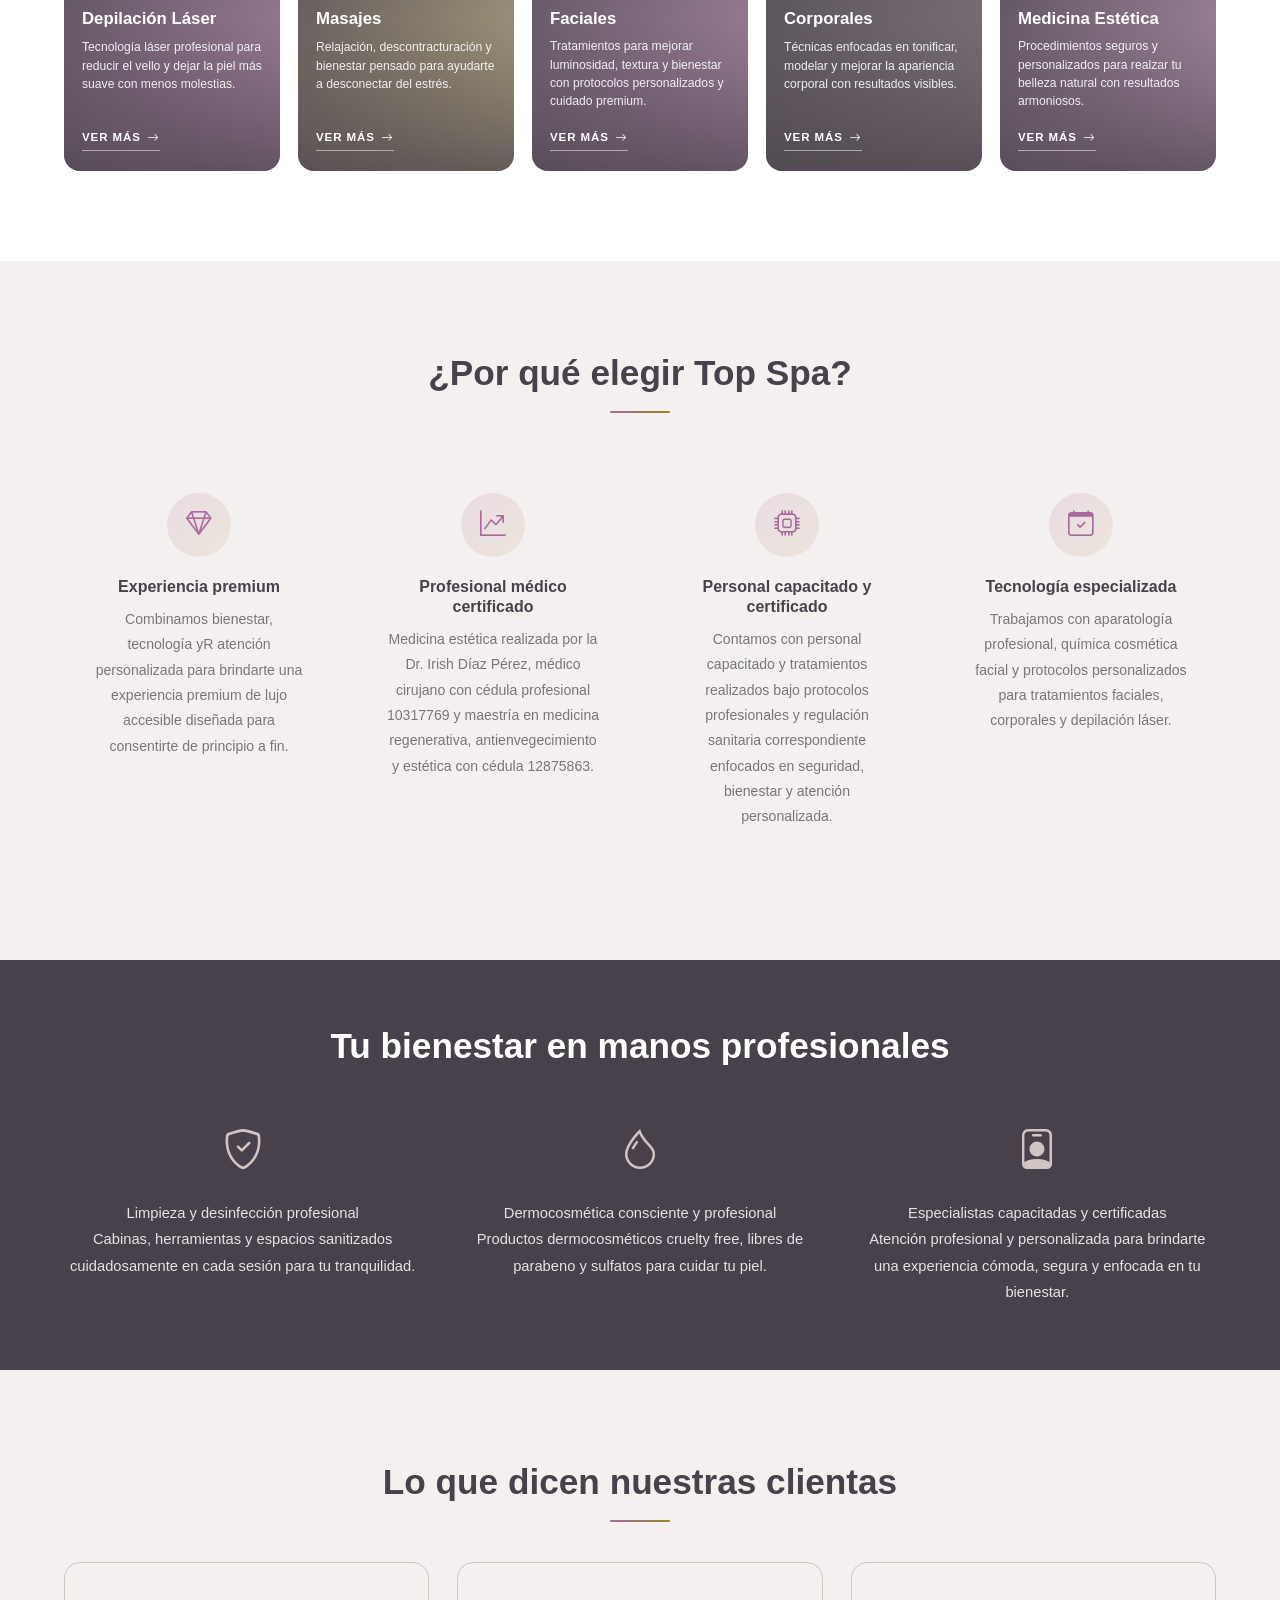
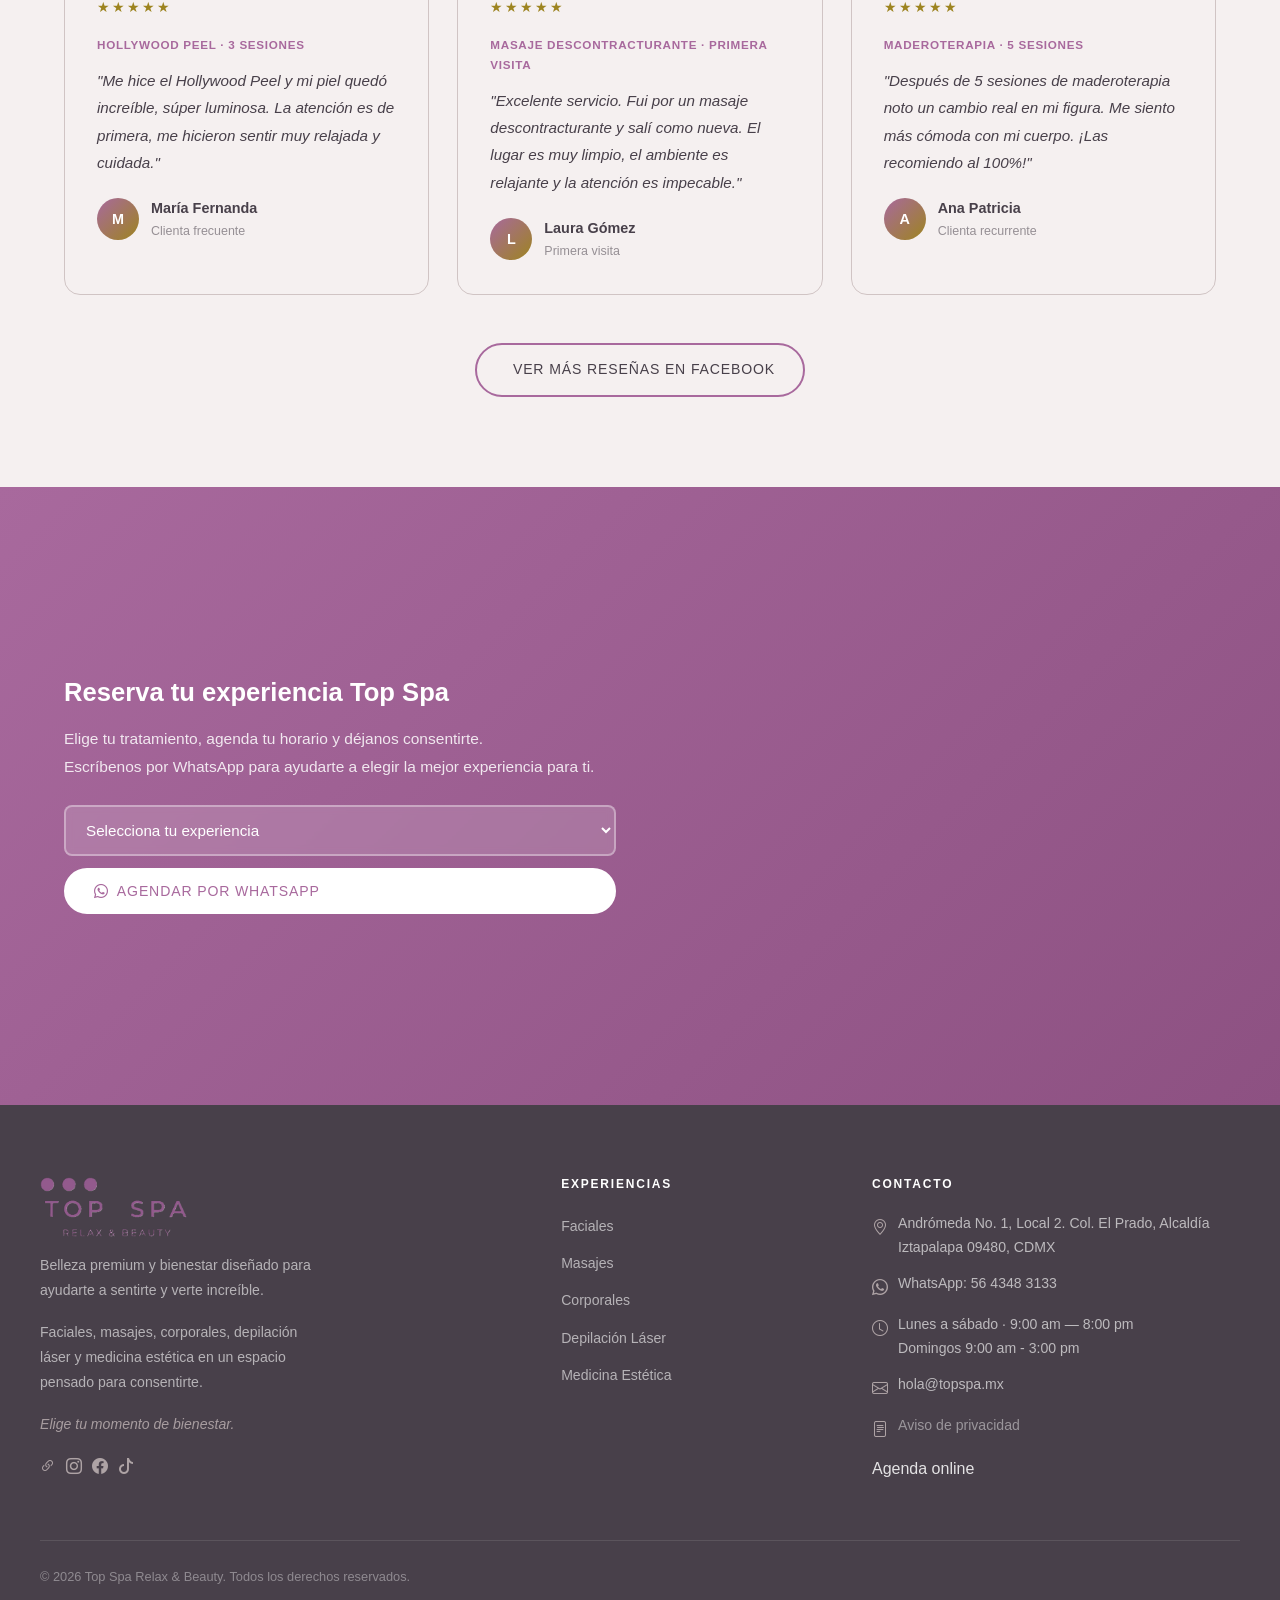
==== commit c4c4a661: "fx Contraste de textos" ====
--- a/index.html
+++ b/index.html
@@ -95,13 +95,13 @@
       <div class="grid-3 reveal reveal-delay-1">
 
         <div class="card">
+          <img class="card-image" src="./assets/images/zona_faciales_1.jpeg" alt="Hollywood Peel en Top Spa">
           <div class="card-body">
             <div class="card-badges">
               <span class="badge badge-first-time"><i class="bi bi-star"></i>Tu primer facial TOP</span>
             </div>
             <h3 class="card-title">Limpieza profunda</h3>
-            <p class="card-text">El inicio perfecto para comenzar a cuidar tu piel. Una experiencia facial diseñada para limpiar profundamente, 
-              refrescar el rostro y devolverle luminosidad y sensación de bienestar desde la primera visita. </p>
+            <p class="card-text">Ideal para comenzar a cuidar tu piel. Elimina impurezas, ilumina el rostro y deja una sensación de frescura inmediata.</p>
             <div class="card-meta">
               <span class="price-tag">Desde $970</span>
               <span class="duration-tag">50 min</span>
@@ -110,34 +110,32 @@
           </div>
         </div>
 
-        <!-- Hollywood Peel -->
-        <div class="card">
+        <div class="card">
+          <img class="card-image" src="./assets/images/zona_faciales_1.jpeg" alt="Hollywood Peel en Top Spa">
           <div class="card-body">
             <div class="card-badges">
               <span class="badge badge-popular"><i class="bi bi-fire"></i>Favorito Top Spa</span>
             </div>
             <h3 class="card-title">Hollywood Peel</h3>
-            <p class="card-text">Uno de los tratamientos más top de Top Spa. Combina peeling de carbón activo con láser YAG 
-              para ayudar a mejorar la apariencia de la textura, luminosidad y la uniformidad de la piel.</p>
-            <div class="card-meta">
-              <span class="price-tag">Desde $1970</span>
+            <p class="card-text">Peeling de carbón y láser YAG para mejorar textura, luminosidad y uniformidad de la piel con un resultado visible.</p>
+            <div class="card-meta">
+              <span class="price-tag">Desde $1,970</span>
               <span class="duration-tag">50 min</span>
             </div>
             <a href="./pages/faciales.html" class="btn btn-secondary btn-block">Más detalles</a>
           </div>
         </div>
 
-        <!-- Masaje Relajante -->
-        <div class="card">
+        <div class="card">
+          <img class="card-image" src="./assets/images/zona_masajes_1.jpeg" alt="Reduce Full de Top Spa">
           <div class="card-body">
             <div class="card-badges">
               <span class="badge badge-relax">El más popular</span>
             </div>
             <h3 class="card-title">Reduce Full</h3>
-            <p class="card-text">Tratamiento corporal de cuerpo completo diseñado para ayudarte a modelar, tonificar y sentirte increíble. 
-              Incluye masaje colombiano manual y aparatología personalizada según tus objetivos.</p>
-            <div class="card-meta">
-              <span class="price-tag">Desde $8, 970</span>
+            <p class="card-text">Modelado corporal con masaje manual y aparatología para tonificar, sentirte más ligera y recuperar tu confianza.</p>
+            <div class="card-meta">
+              <span class="price-tag">Desde $8,970</span>
               <span class="duration-tag">120 min</span>
             </div>
             <a href="./pages/masajes.html" class="btn btn-secondary btn-block">Más detalles</a>
@@ -145,51 +143,50 @@
         </div>
 
         <div class="card">
+          <img class="card-image" src="./assets/images/doctora_1.jpeg" alt="Armonización facial con Botox y fillers">
           <div class="card-body">
             <div class="card-badges">
               <span class="badge badge-body">Belleza premium</span>
             </div>
             <h3 class="card-title">Armonización Facial con Botox y Fillers</h3>
-            <p class="card-text">Tratamiento personalizado realizado por médico estético certificado usando 
-              Botox y fillers de ácido hialurónico para realzar y armonizar tu belleza de forma natural.</p>
-            <div class="card-meta">
-              <span class="price-tag">Desde $397,000</span>
+            <p class="card-text">Tratamiento personalizado para resaltar tus rasgos y mantener un resultado natural, equilibrado y luminoso.</p>
+            <div class="card-meta">
+              <span class="price-tag">Desde $3,970</span>
               <span class="duration-tag">50 min</span>
             </div>
-            <a href="./pages/corporales.html" class="btn btn-secondary btn-block">Más detalles</a>
-          </div>
-        </div>
-
-        <div class="card">
+            <a href="./pages/medicina-estetica.html" class="btn btn-secondary btn-block">Más detalles</a>
+          </div>
+        </div>
+
+        <div class="card">
+          <img class="card-image" src="./assets/images/zona_depilaciones_1.jpeg" alt="Depilación láser diodo en Top Spa">
           <div class="card-body">
             <div class="card-badges">
               <span class="badge badge-popular"><i class="bi bi-fire"></i>Más solicitado</span>
             </div>
             <h3 class="card-title">Depilación Láser Diodo</h3>
-            <p class="card-text">Disfruta de una piel más suave y olvídate del rastrillo con tecnología Láser Diodo profesional para rostro y cuerpo, pensada para brindarte comodidad y confianza todos los días.</p>
+            <p class="card-text">Tecnología profesional para una piel más suave y sin rastrillo, con comodidad y resultados progresivos.</p>
             <div class="card-meta">
               <span class="price-tag">Desde $9,970</span>
               <span class="duration-tag">Paq. 10 sesiones</span>
             </div>
-            <a href="./pages/corporales.html" class="btn btn-secondary btn-block">Más detalles</a>
-          </div>
-        </div>
-
-        <!-- Depilación Zona Chica -->
-        <div class="card">
+            <a href="./pages/depilaciones.html" class="btn btn-secondary btn-block">Más detalles</a>
+          </div>
+        </div>
+
+        <div class="card">
+          <img class="card-image" src="./assets/images/zona_masajes_1.jpeg" alt="Reduce Full de Top Spa">
           <div class="card-body">
             <div class="card-badges">
               <span class="badge badge-first-time"><i class="bi bi-star"></i>Bye estrés</span>
             </div>
             <h3 class="card-title">Masaje relajante con Aromas</h3>
-            <p class="card-text">Una experiencia de relajación diseñada para desconectarte del estrés diario. 
-              Disponible en experiencia individual o en pareja. Incluye masaje de cuerpo completo, 
-              ritual de aromas florales o cítricos y bebida relajante para consentirte de principio a fin.</p>
+            <p class="card-text">Relajación profunda con aromas y masaje corporal para desconectar del estrés y disfrutar un momento de bienestar.</p>
             <div class="card-meta">
               <span class="price-tag">Desde $970</span>
               <span class="duration-tag">50 - 75 min</span>
             </div>
-            <a href="./pages/depilaciones.html" class="btn btn-secondary btn-block">Más detalles</a>
+            <a href="./pages/masajes.html" class="btn btn-secondary btn-block">Más detalles</a>
           </div>
         </div>
 
@@ -203,41 +200,49 @@
         <h2 class="section-title text-center">EXPERIENCIAS TOP DISEÑADAS PARA TI</h2>
         <div class="divider"></div>
       </div>
-      <div class="grid-4 reveal reveal-delay-1">
+      <div class="grid-5 reveal reveal-delay-1">
         <a href="./pages/depilaciones.html" class="cat-card">
-          <div class="cat-card-bg" style="background:var(--blush);"></div>
+          <div class="cat-card-bg" style="background:linear-gradient(135deg, rgba(72,64,74,0.92), rgba(168,105,157,0.7));"></div>
           <div class="cat-card-body">
             <div class="cat-card-icon"><i class="bi bi-scissors"></i></div>
             <h3>Depilación Láser</h3>
-            <p>Tecnología Láser Diodo profesional para ayudarte a disminuir el vello de forma progresiva y disfrutar una piel más suave y cómoda todos los días.</p>
+            <p>Tecnología láser profesional para reducir el vello y dejar la piel más suave con menos molestias.</p>
             <span class="cat-card-link">Ver más <i class="bi bi-arrow-right"></i></span>
           </div>
         </a>
         <a href="./pages/masajes.html" class="cat-card">
-          <div class="cat-card-bg" style="background:var(--blush-light);"></div>
+          <div class="cat-card-bg" style="background:linear-gradient(135deg, rgba(72,64,74,0.92), rgba(157,132,32,0.5));"></div>
           <div class="cat-card-body">
             <div class="cat-card-icon"><i class="bi bi-hand-index-thumb"></i></div>
             <h3>Masajes</h3>
-            <p>Experiencias relajantes, descontracturantes y terapéuticas diseñadas para ayudarte a desconectarte del estrés y 
-              regalarte un momento de bienestar profundo.</p>
+            <p>Relajación, descontracturación y bienestar pensado para ayudarte a desconectar del estrés.</p>
             <span class="cat-card-link">Ver más <i class="bi bi-arrow-right"></i></span>
           </div>
         </a>
         <a href="./pages/faciales.html" class="cat-card">
-          <div class="cat-card-bg" style="background:var(--blush);"></div>
+          <div class="cat-card-bg" style="background:linear-gradient(135deg, rgba(72,64,74,0.9), rgba(168,105,157,0.68));"></div>
           <div class="cat-card-body">
             <div class="cat-card-icon"><i class="bi bi-stars"></i></div>
             <h3>Faciales</h3>
-            <p>Faciales diseñados para mejorar la luminosidad, textura y bienestar de tu piel mediante protocolos personalizados y tratamientos premium avanzados.</p>
+            <p>Tratamientos para mejorar luminosidad, textura y bienestar con protocolos personalizados y cuidado premium.</p>
             <span class="cat-card-link">Ver más <i class="bi bi-arrow-right"></i></span>
           </div>
         </a>
         <a href="./pages/corporales.html" class="cat-card">
-          <div class="cat-card-bg" style="background:var(--blush-light);"></div>
+          <div class="cat-card-bg" style="background:linear-gradient(135deg, rgba(72,64,74,0.92), rgba(96,81,90,0.7));"></div>
           <div class="cat-card-body">
             <div class="cat-card-icon"><i class="bi bi-person-check"></i></div>
             <h3>Corporales</h3>
-            <p>Técnicas corporales de triple acción enfocadas en ayudar a reducir, modelar y tonificar mediante protocolos personalizados y aparatología especializada.</p>
+            <p>Técnicas enfocadas en tonificar, modelar y mejorar la apariencia corporal con resultados visibles.</p>
+            <span class="cat-card-link">Ver más <i class="bi bi-arrow-right"></i></span>
+          </div>
+        </a>
+        <a href="./pages/medicina-estetica.html" class="cat-card">
+          <div class="cat-card-bg" style="background:linear-gradient(135deg, rgba(72,64,74,0.94), rgba(168,105,157,0.6));"></div>
+          <div class="cat-card-body">
+            <div class="cat-card-icon"><i class="bi bi-gem"></i></div>
+            <h3>Medicina Estética</h3>
+            <p>Procedimientos seguros y personalizados para realzar tu belleza natural con resultados armoniosos.</p>
             <span class="cat-card-link">Ver más <i class="bi bi-arrow-right"></i></span>
           </div>
         </a>
@@ -256,7 +261,7 @@
         <div class="why-card">
           <div class="why-icon"><i class="bi bi-gem"></i></div>
           <h4>Experiencia premium</h4>
-          <p>Combinamos bienestar, tecnología y atención personalizada para brindarte una experiencia premium de lujo accesible diseñada para consentirte de principio a fin.</p>
+          <p>Combinamos bienestar, tecnología yR atención personalizada para brindarte una experiencia premium de lujo accesible diseñada para consentirte de principio a fin.</p>
         </div>
         <div class="why-card">
           <div class="why-icon"><i class="bi bi-graph-up-arrow"></i></div>
--- a/css/styles.css
+++ b/css/styles.css
@@ -125,7 +125,7 @@
 
 .section-label {
   display: inline-block;
-  font-size: 0.75rem;
+  font-size: 1.25rem;
   letter-spacing: 0.18em;
   text-transform: uppercase;
   color: var(--rose);
@@ -138,6 +138,7 @@
 .grid-2 { display: grid; grid-template-columns: repeat(2, 1fr); gap: 32px; }
 .grid-3 { display: grid; grid-template-columns: repeat(3, 1fr); gap: 28px; }
 .grid-4 { display: grid; grid-template-columns: repeat(4, 1fr); gap: 24px; }
+.grid-5 { display: grid; grid-template-columns: repeat(5, minmax(0, 1fr)); gap: 18px; }
 
 /* ---------- Cards ---------- */
 .card {
@@ -152,9 +153,16 @@
   box-shadow: var(--shadow-md);
   transform: translateY(-4px);
 }
+.card-image {
+  display: block;
+  width: 100%;
+  height: 200px;
+  object-fit: cover;
+  border-bottom: 1px solid var(--blush);
+}
 .card-body { padding: 28px; }
 .card-title { font-size: 1.15rem; font-weight: 700; margin-bottom: 10px; }
-.card-text { font-size: 0.9rem; opacity: 0.75; margin-bottom: 16px; line-height: 1.75; }
+.card-text { font-size: 0.9rem; opacity: 0.75; margin-bottom: 16px; line-height: 1.75; min-height: 92px; }
 .card-meta {
   display: flex; align-items: center; justify-content: space-between;
   margin-top: 20px; padding-top: 16px;
@@ -582,7 +590,7 @@
   position: relative;
   border-radius: var(--radius-md);
   overflow: hidden;
-  min-height: 280px;
+  min-height: 250px;
   display: flex; flex-direction: column; justify-content: flex-end;
   cursor: pointer;
   transition: var(--transition);
@@ -591,31 +599,32 @@
 .cat-card::before {
   content: '';
   position: absolute; inset: 0;
-  background: linear-gradient(to top, rgba(72,64,74,0.82) 0%, rgba(72,64,74,0.15) 60%, transparent 100%);
+  background: linear-gradient(to top, rgba(72,64,74,0.78) 0%, rgba(72,64,74,0.16) 60%, transparent 100%);
   z-index: 1;
   transition: var(--transition);
 }
-.cat-card:hover::before { background: linear-gradient(to top, rgba(168,105,157,0.85) 0%, rgba(168,105,157,0.25) 60%, transparent 100%); }
+.cat-card:hover::before { background: linear-gradient(to top, rgba(168,105,157,0.9) 0%, rgba(168,105,157,0.28) 60%, transparent 100%); }
 .cat-card:hover { transform: translateY(-6px); box-shadow: var(--shadow-lg); }
 .cat-card-bg {
   position: absolute; inset: 0;
   object-fit: cover; width: 100%; height: 100%;
   transition: transform 0.6s ease;
+  background: linear-gradient(135deg, rgba(72,64,74,0.96), rgba(168,105,157,0.7));
 }
 .cat-card:hover .cat-card-bg { transform: scale(1.06); }
 .cat-card-body {
   position: relative; z-index: 2;
-  padding: 28px;
-  color: var(--white);
-}
-.cat-card-icon { font-size: 2rem; margin-bottom: 10px; }
-.cat-card-body h3 { color: white; margin-bottom: 8px; }
-.cat-card-body p { font-size: 0.85rem; opacity: 0.85; margin-bottom: 16px; line-height: 1.6; }
+  padding: 22px 18px 20px;
+  color: var(--white);
+}
+.cat-card-icon { font-size: 2.2rem; margin-bottom: 8px; color: var(--white); }
+.cat-card-body h3 { color: white; margin-bottom: 8px; font-size: 1.05rem; }
+.cat-card-body p { font-size: 0.76rem; color: rgba(255,255,255,0.9); opacity: 1; margin-bottom: 12px; line-height: 1.5; min-height: 72px; }
 .cat-card-link {
   display: inline-flex; align-items: center; gap: 6px;
-  font-size: 0.78rem; font-weight: 600; letter-spacing: 0.1em;
+  font-size: 0.72rem; font-weight: 600; letter-spacing: 0.08em;
   text-transform: uppercase; color: white;
-  border-bottom: 1px solid rgba(255,255,255,0.4);
+  border-bottom: 1px solid rgba(255,255,255,0.5);
   padding-bottom: 2px;
 }
 
@@ -694,6 +703,8 @@
   color: var(--gold-light) !important;
   letter-spacing: 0.14em;
   animation: heroFadeUp 0.7s ease both;
+  /* -webkit-text-stroke: 1px var(--gold); /* Grosor y color del borde */
+  /* paint-order: stroke fill; /* Asegura soporte en Firefox */
 }
 .hero-main-title {
   color: #fff !important;
@@ -704,10 +715,11 @@
 .hero-main-desc {
   color: rgba(255,255,255,0.88) !important;
   opacity: 1 !important;
-  font-size: 1.06rem !important;
+  font-size: 1.2rem !important;
   max-width: 640px;
   margin: 0 auto 36px !important;
   animation: heroFadeUp 0.7s 0.34s ease both;
+
 }
 .hero-cta { animation: heroFadeUp 0.7s 0.5s ease both; }
 .btn-outline-white {
@@ -946,6 +958,9 @@
 .reveal-delay-4 { transition-delay: 0.4s; }
 
 /* ---------- Responsive ---------- */
+@media (max-width: 1100px) {
+  .grid-5 { grid-template-columns: repeat(3, minmax(0, 1fr)); }
+}
 @media (max-width: 1024px) {
   .grid-4 { grid-template-columns: repeat(2, 1fr); }
   .footer-inner { grid-template-columns: 1fr 1fr; }
@@ -953,7 +968,7 @@
 @media (max-width: 768px) {
   .navbar-nav, .navbar-actions .btn { display: none; }
   .hamburger { display: flex; }
-  .grid-2, .grid-3, .grid-4 { grid-template-columns: 1fr; }
+  .grid-2, .grid-3, .grid-4, .grid-5 { grid-template-columns: 1fr; }
   .relax-moment-section { grid-template-columns: 1fr; min-height: auto; }
   .relax-moment-copy { padding: 64px 24px; }
   .relax-moment-image {
